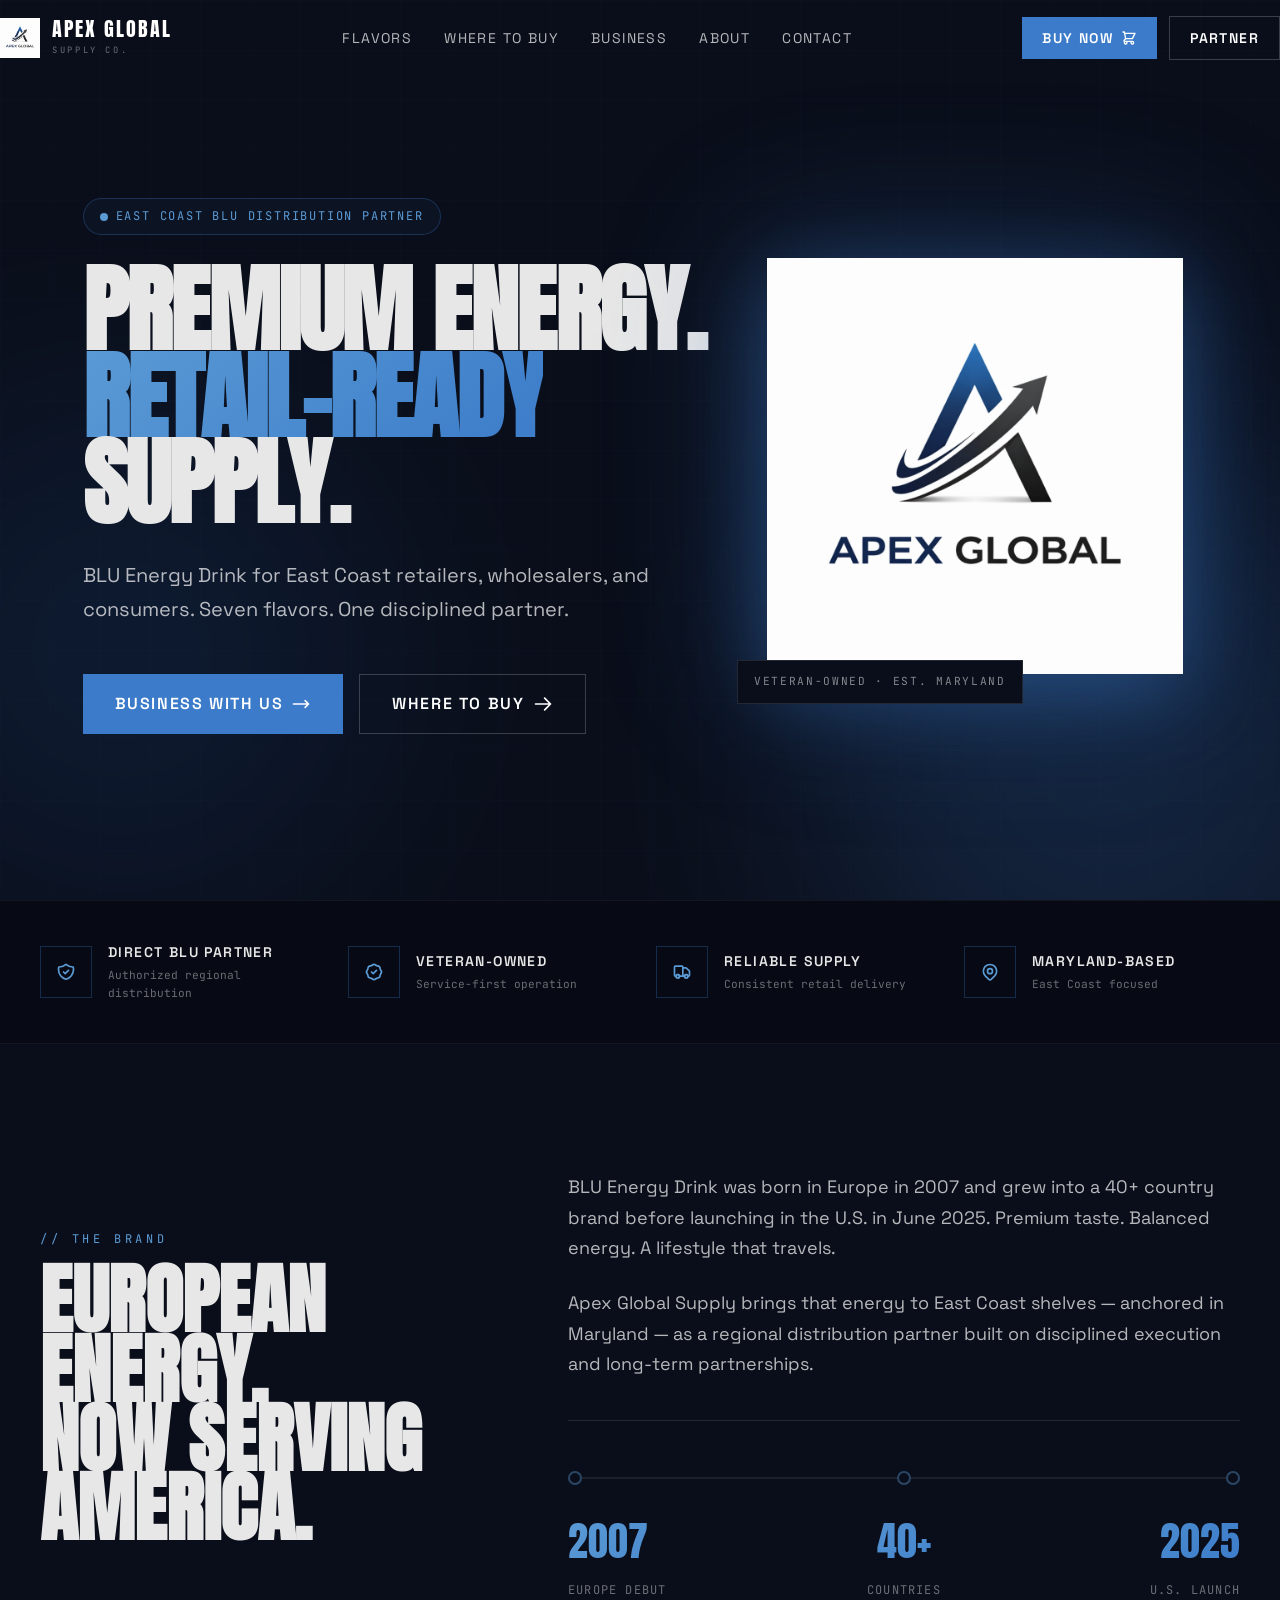
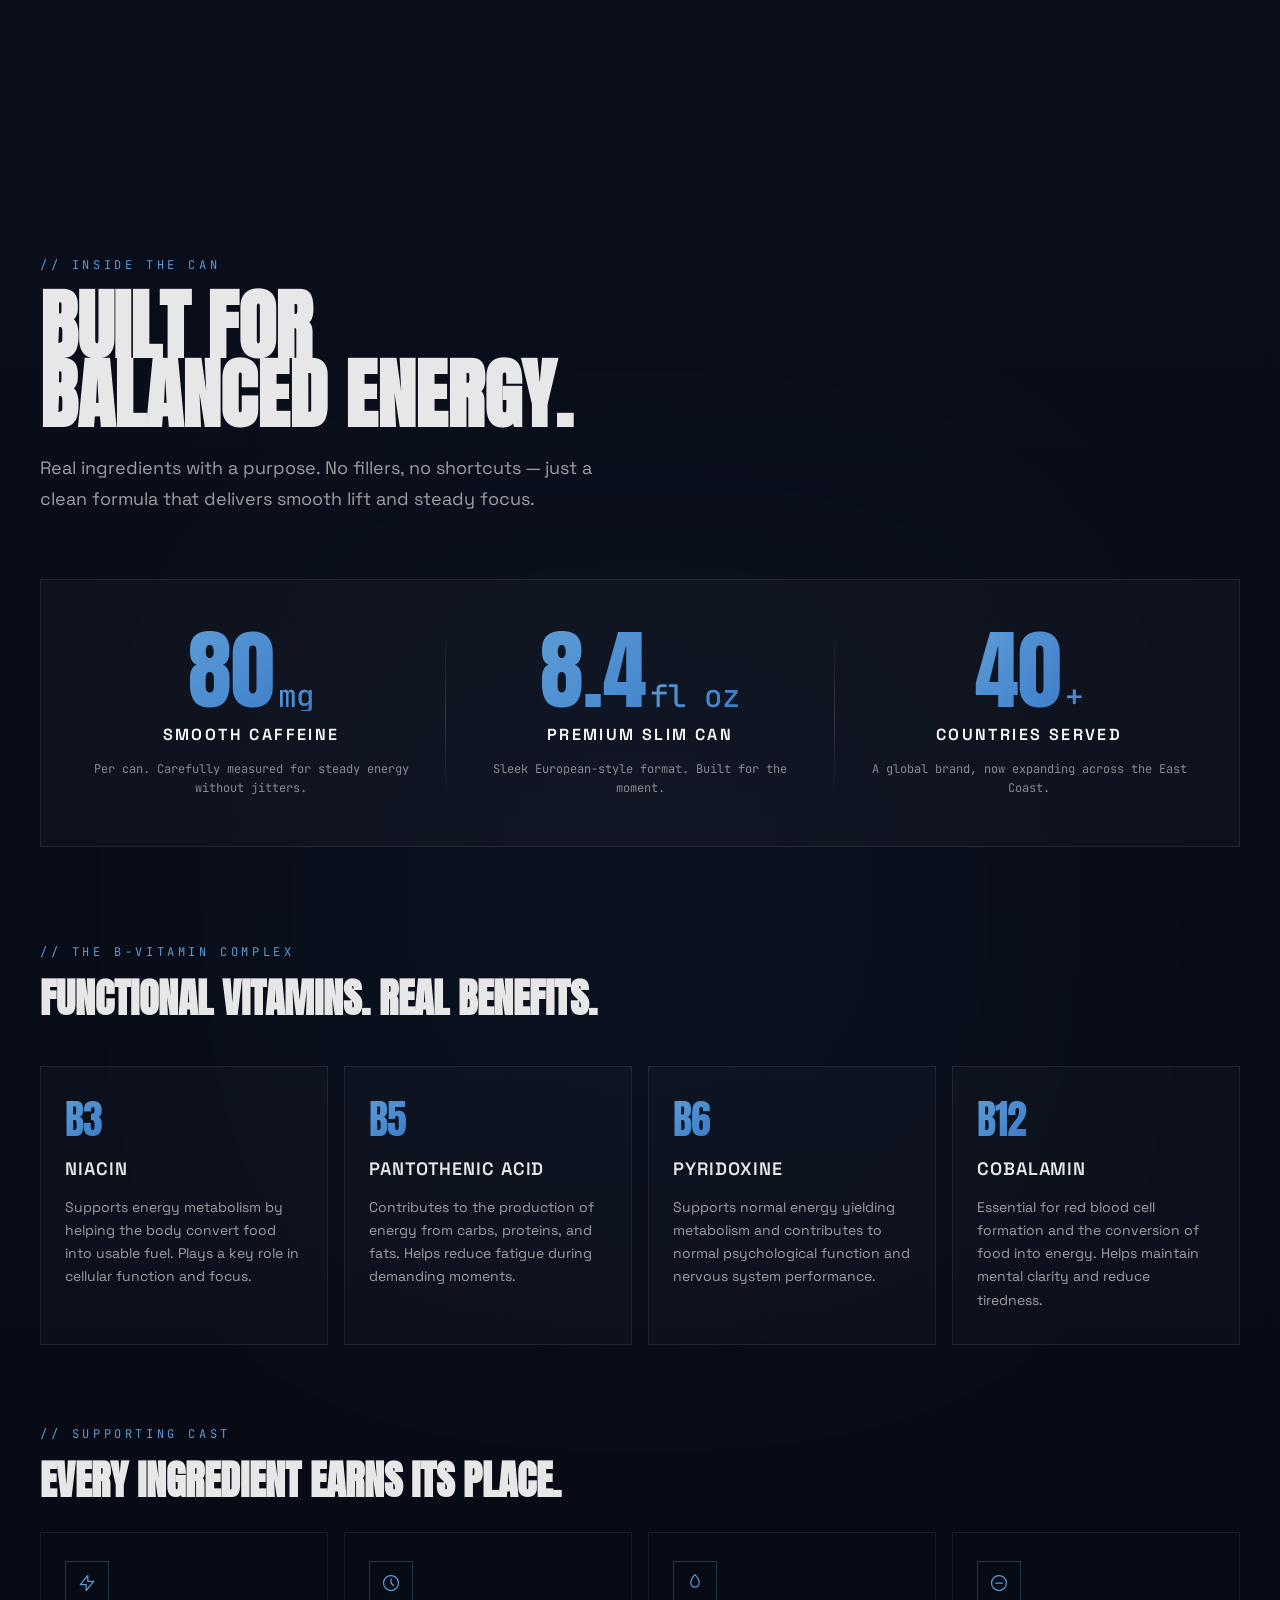
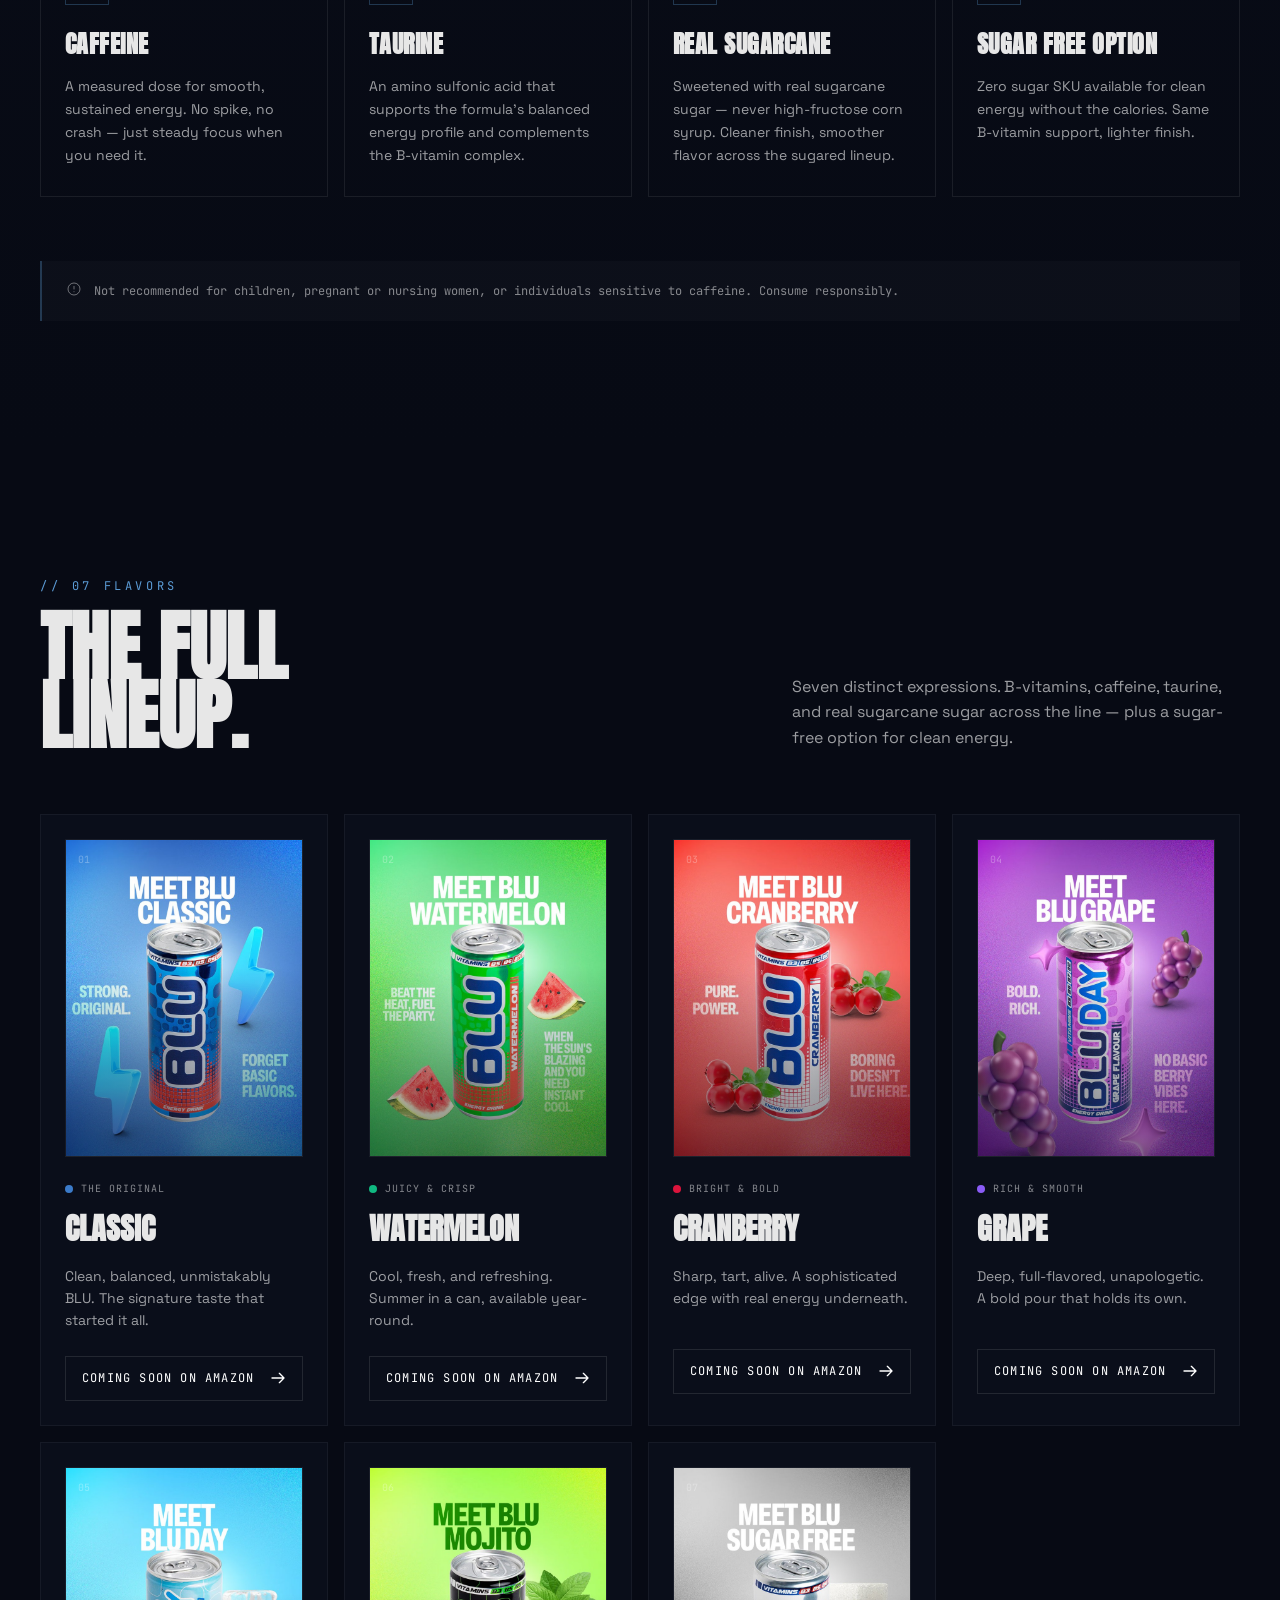
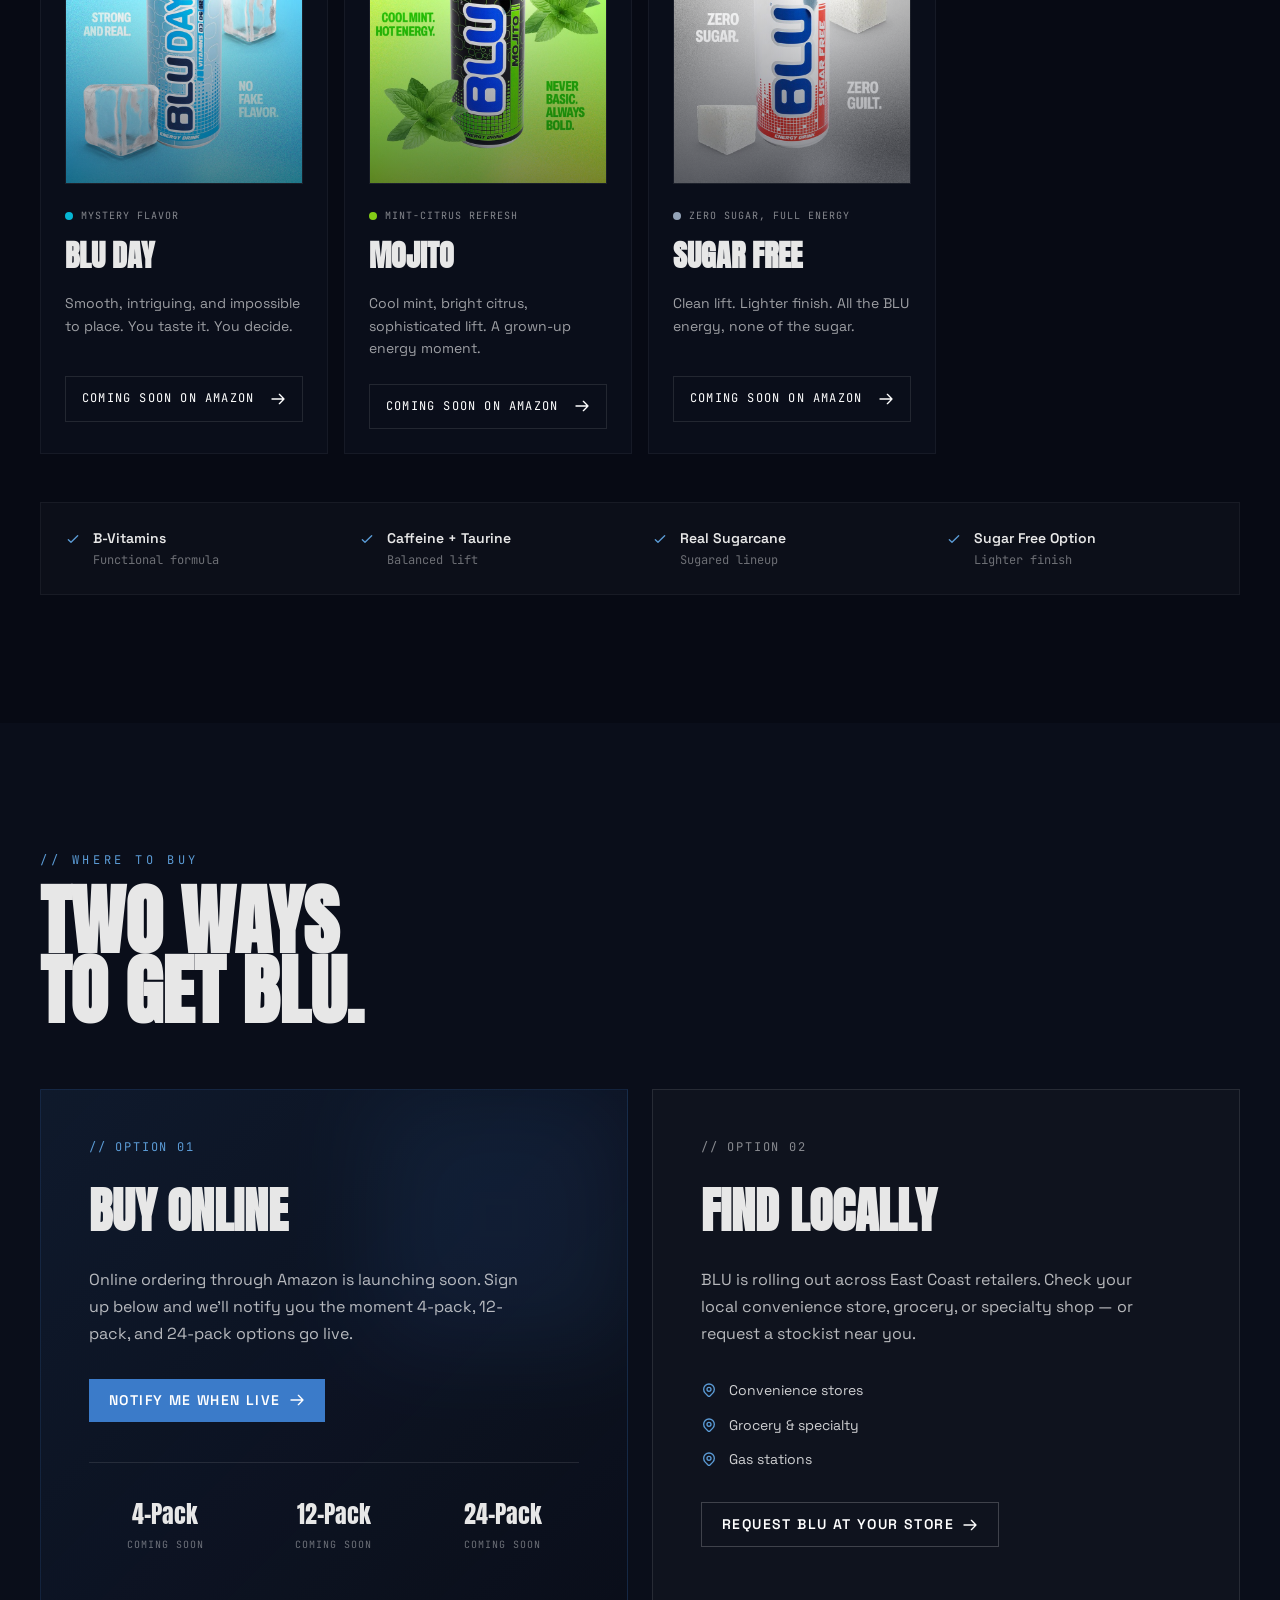
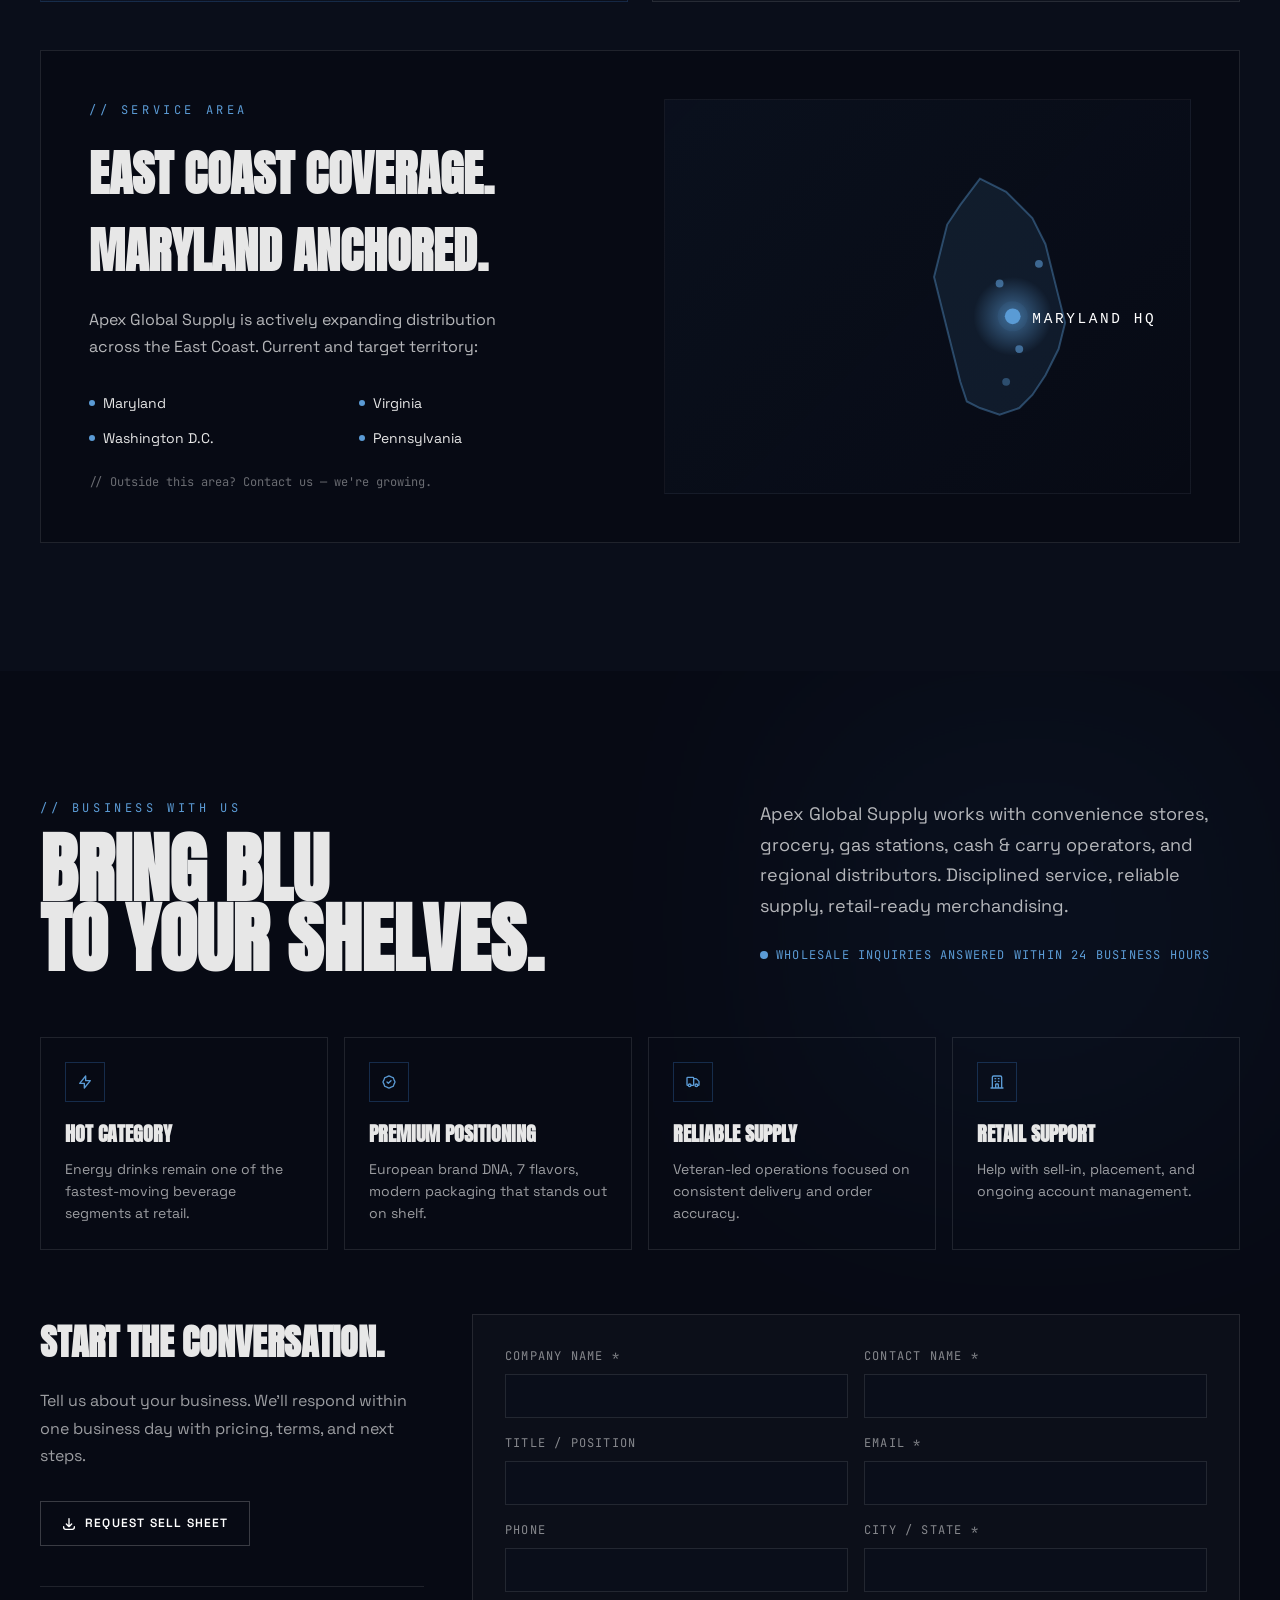
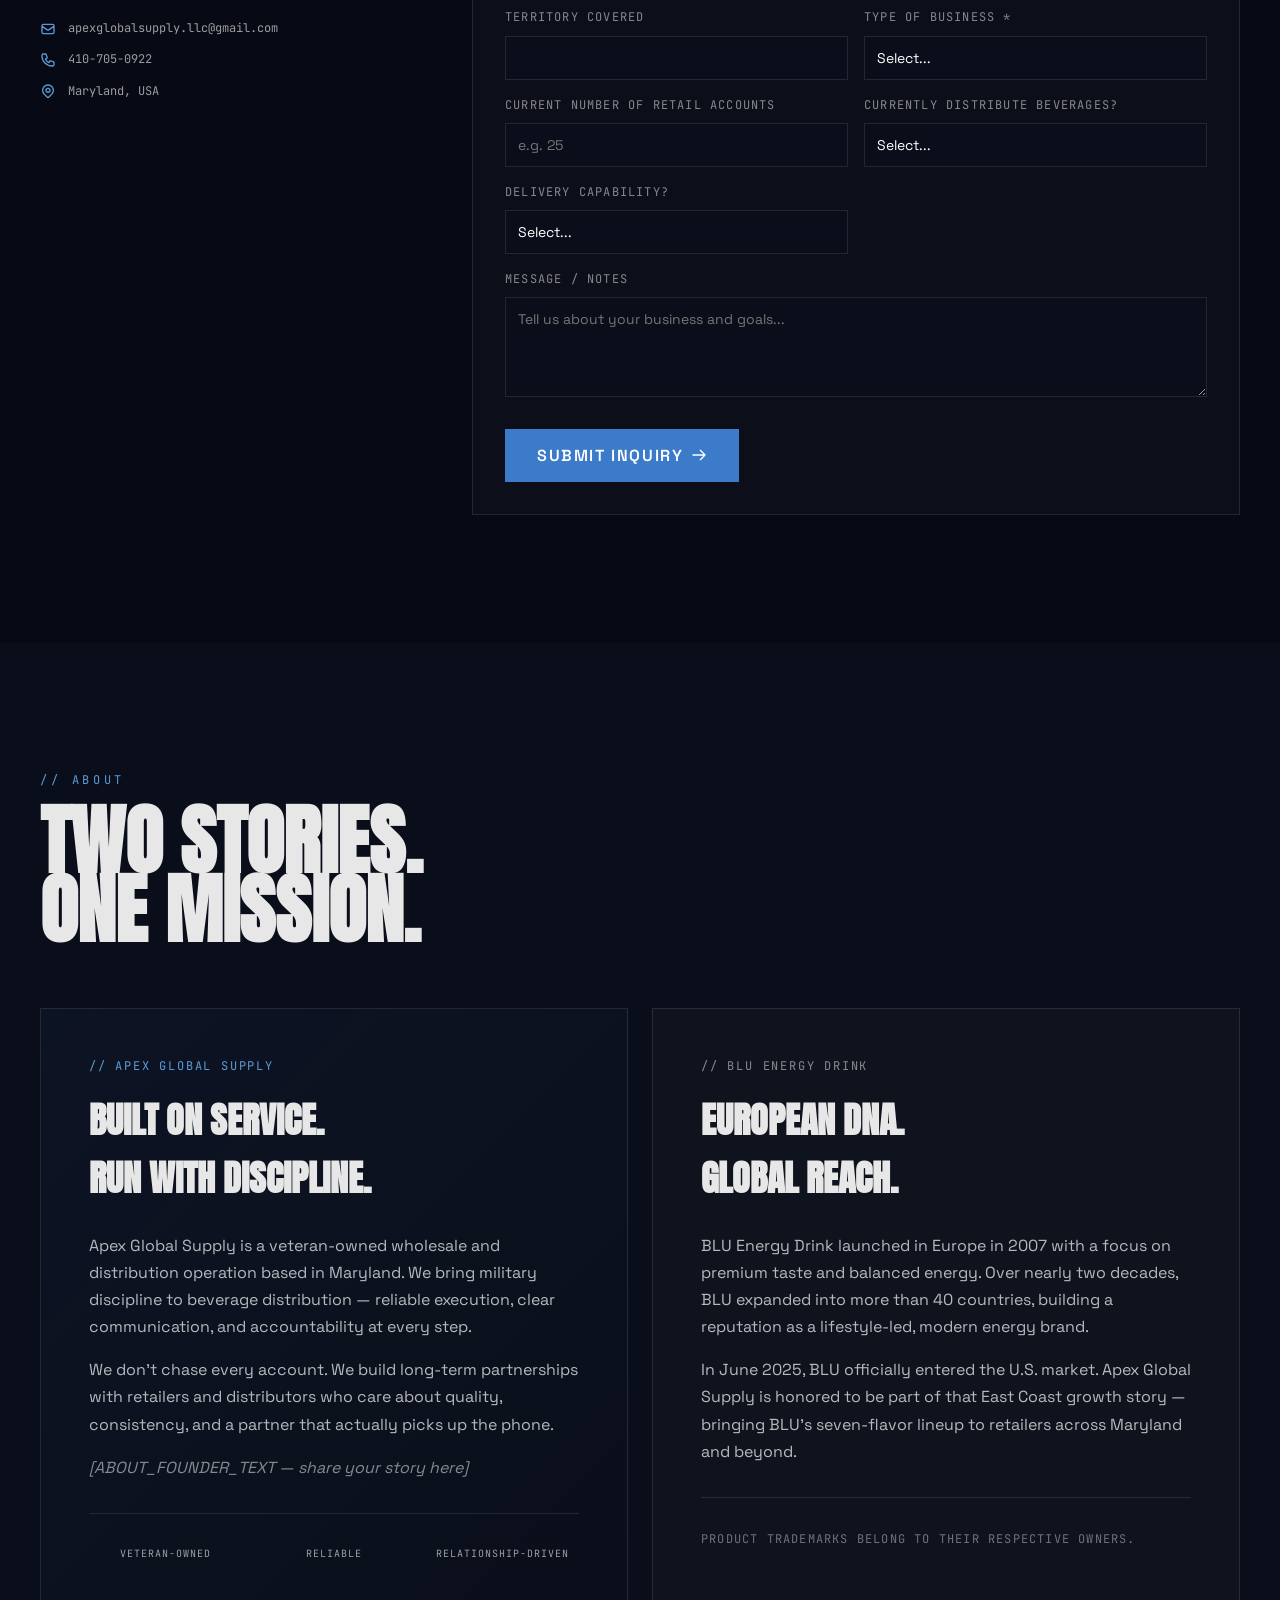
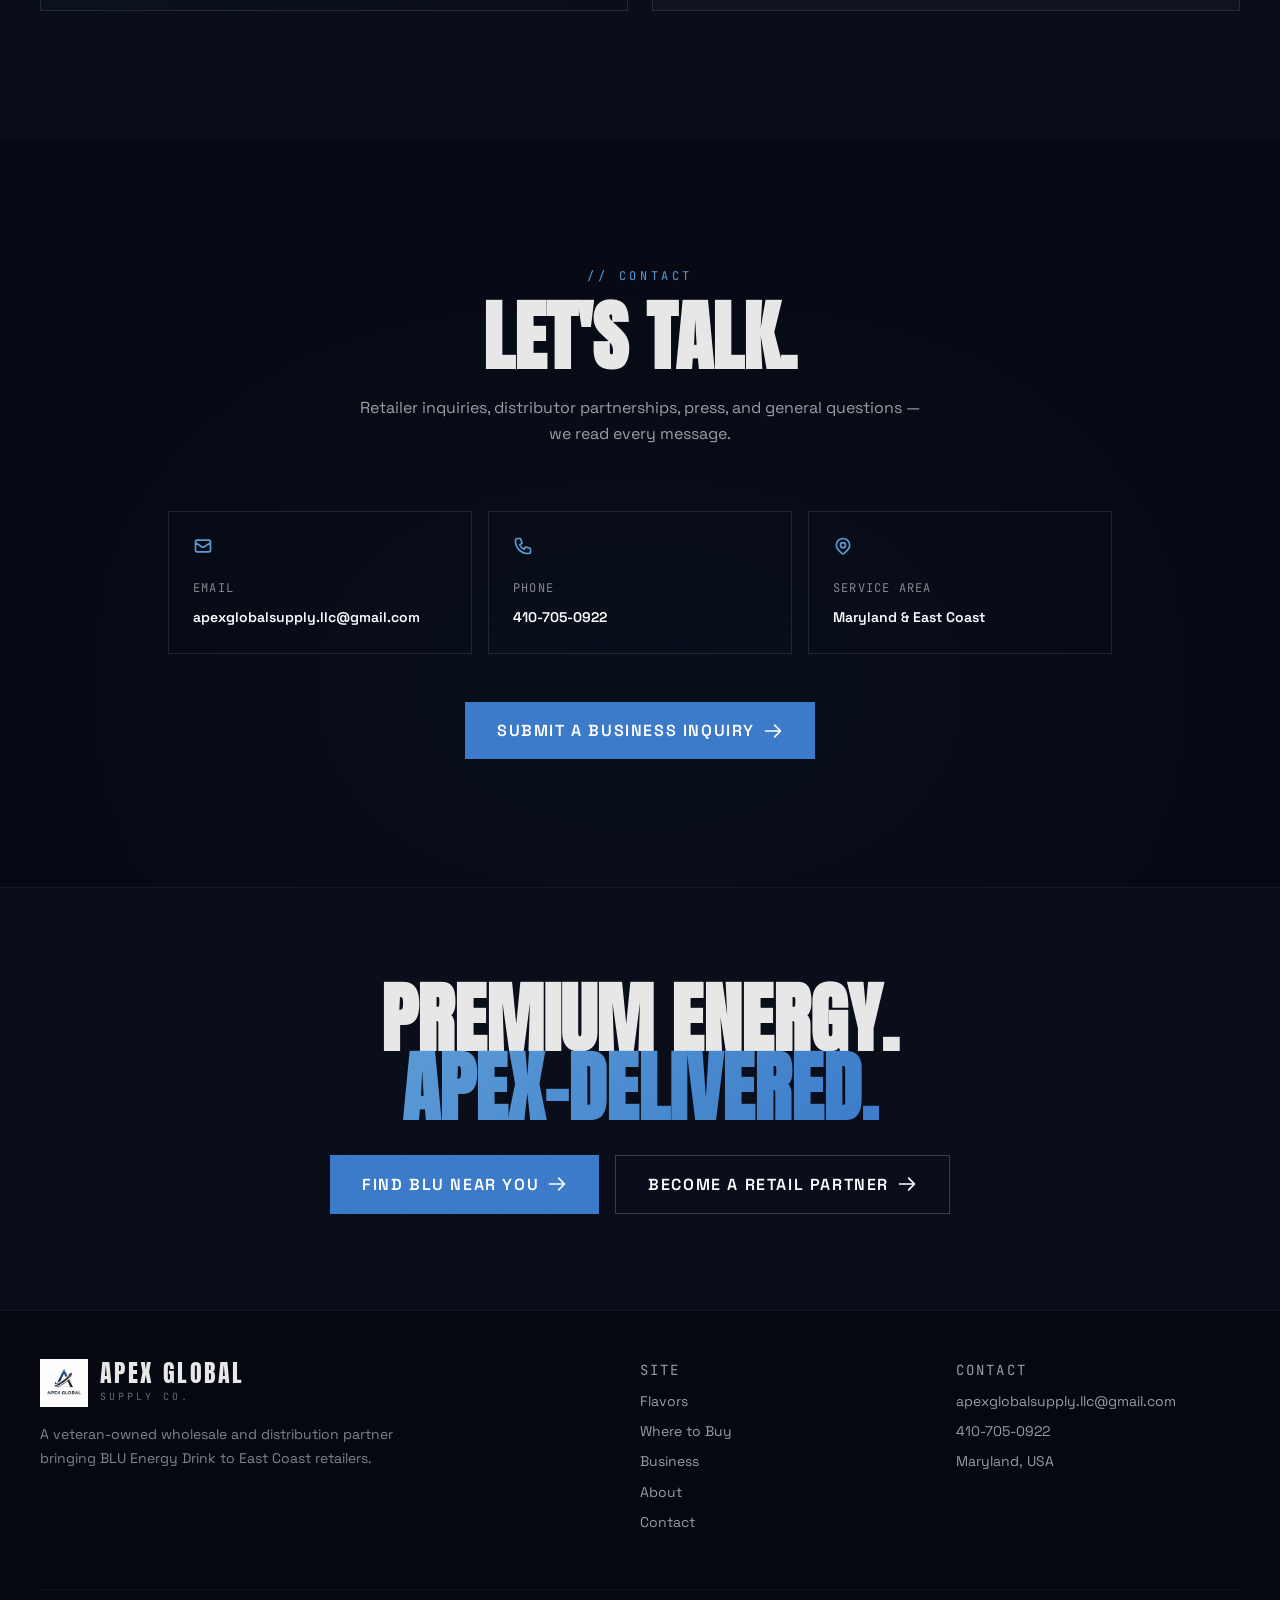
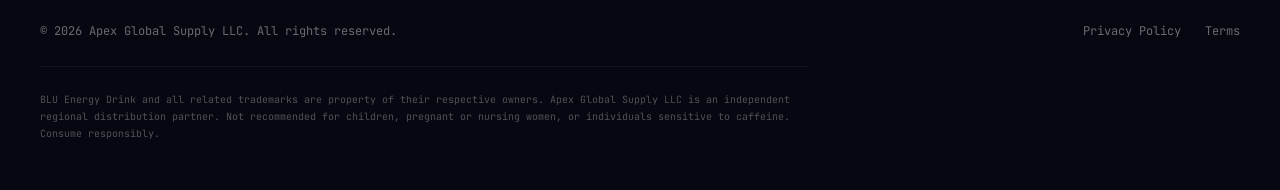
==== index.html @ 9a67c56c "Initial website upload" ====
<!DOCTYPE html>
<html lang="en-US">
<head>
<meta charset="UTF-8">
<meta name="viewport" content="width=device-width, initial-scale=1.0">
<title>Apex Global Supply | East Coast BLU Energy Drink Distribution Partner</title>
<meta name="description" content="Apex Global Supply is a veteran-owned wholesale and distribution partner bringing BLU Energy Drink to retailers and consumers across Maryland and the East Coast.">
<meta property="og:title" content="Apex Global Supply | East Coast BLU Distribution">
<meta property="og:description" content="Veteran-owned BLU Energy Drink distribution partner serving Maryland and the East Coast.">
<meta property="og:type" content="website">
<link rel="icon" type="image/png" href="assets/images/logo.png">
<link rel="preconnect" href="https://fonts.googleapis.com">
<link rel="preconnect" href="https://fonts.gstatic.com" crossorigin>
<link href="https://fonts.googleapis.com/css2?family=Anton&family=Space+Grotesk:wght@300;400;500;600;700&family=JetBrains+Mono:wght@400;500&display=swap" rel="stylesheet">
<link rel="stylesheet" href="assets/css/styles.css">
</head>
<body>

<!-- HEADER -->
<header id="header">
  <div class="container nav-inner">
    <a href="#home" class="logo-link">
      <img src="assets/images/logo.png" alt="Apex Global Supply" class="logo-img">
      <div class="logo-text">
        <div class="name">APEX GLOBAL</div>
        <div class="sub">Supply Co.</div>
      </div>
    </a>
    <nav class="desktop">
      <a href="#flavors">Flavors</a>
      <a href="#where-to-buy">Where to Buy</a>
      <a href="#business">Business</a>
      <a href="#about">About</a>
      <a href="#contact">Contact</a>
    </nav>
    <div class="nav-cta">
      <a href="#where-to-buy" class="btn btn-primary">Buy Now <svg class="icon-sm" fill="none" stroke="currentColor" viewBox="0 0 24 24"><path stroke-linecap="round" stroke-linejoin="round" stroke-width="2" d="M3 3h2l.4 2M7 13h10l4-8H5.4M7 13L5.4 5M7 13l-2.293 2.293c-.63.63-.184 1.707.707 1.707H17m0 0a2 2 0 100 4 2 2 0 000-4zm-8 2a2 2 0 11-4 0 2 2 0 014 0z"/></svg></a>
      <a href="#business" class="btn btn-outline">Partner</a>
    </div>
    <button class="mobile-toggle" onclick="toggleMenu()" aria-label="Menu">
      <svg id="menu-icon" class="icon-lg" fill="none" stroke="currentColor" viewBox="0 0 24 24"><path stroke-linecap="round" stroke-linejoin="round" stroke-width="2" d="M4 6h16M4 12h16M4 18h16"/></svg>
    </button>
  </div>
  <div class="mobile-menu" id="mobile-menu">
    <a href="#flavors" onclick="toggleMenu()">Flavors</a>
    <a href="#where-to-buy" onclick="toggleMenu()">Where to Buy</a>
    <a href="#business" onclick="toggleMenu()">Business</a>
    <a href="#about" onclick="toggleMenu()">About</a>
    <a href="#contact" onclick="toggleMenu()">Contact</a>
    <div class="mobile-cta">
      <a href="#where-to-buy" onclick="toggleMenu()" class="btn btn-primary">Buy Now</a>
      <a href="#business" onclick="toggleMenu()" class="btn btn-outline">Partner With Us</a>
    </div>
  </div>
</header>

<!-- HERO -->
<section class="hero" id="home">
  <div class="hero-bg grid-bg"></div>
  <div class="hero-blob-1 glow"></div>
  <div class="hero-blob-2"></div>
  <div class="container hero-grid">
    <div class="hero-content slide-up">
      <div class="hero-badge">
        <span class="dot pulse-dot"></span>
        <span>East Coast BLU Distribution Partner</span>
      </div>
      <h1 class="hero-title">Premium energy.<br><span class="brand-gradient-text">Retail-ready</span><br>supply.</h1>
      <p class="hero-desc">BLU Energy Drink for East Coast retailers, wholesalers, and consumers. Seven flavors. One disciplined partner.</p>
      <div class="hero-buttons">
        <a href="#business" class="btn btn-primary btn-large">Business With Us <svg class="icon-md" fill="none" stroke="currentColor" viewBox="0 0 24 24"><path stroke-linecap="round" stroke-linejoin="round" stroke-width="2" d="M17 8l4 4m0 0l-4 4m4-4H3"/></svg></a>
        <a href="#where-to-buy" class="btn btn-outline btn-large">Where to Buy <svg class="icon-md" fill="none" stroke="currentColor" viewBox="0 0 24 24"><path stroke-linecap="round" stroke-linejoin="round" stroke-width="2" d="M14 5l7 7m0 0l-7 7m7-7H3"/></svg></a>
      </div>
    </div>
    <div class="hero-visual">
      <div class="hero-logo-wrap float">
        <div class="hero-logo-glow"></div>
        <img src="assets/images/logo.png" alt="Apex Global Supply Logo" class="hero-logo-img">
      </div>
      <div class="hero-tag">VETERAN-OWNED · EST. MARYLAND</div>
    </div>
  </div>
</section>

<!-- TRUST -->
<section class="trust-strip" style="padding: 2.5rem 0;">
  <div class="container">
    <div class="trust-grid">
      <div class="trust-item reveal">
        <div class="trust-icon"><svg class="icon-md" fill="none" stroke="currentColor" viewBox="0 0 24 24"><path stroke-linecap="round" stroke-linejoin="round" stroke-width="2" d="M9 12l2 2 4-4m5.618-4.016A11.955 11.955 0 0112 2.944a11.955 11.955 0 01-8.618 3.04A12.02 12.02 0 003 9c0 5.591 3.824 10.29 9 11.622 5.176-1.332 9-6.03 9-11.622 0-1.042-.133-2.052-.382-3.016z"/></svg></div>
        <div>
          <div class="trust-label">Direct BLU Partner</div>
          <div class="trust-sub">Authorized regional distribution</div>
        </div>
      </div>
      <div class="trust-item reveal">
        <div class="trust-icon"><svg class="icon-md" fill="none" stroke="currentColor" viewBox="0 0 24 24"><path stroke-linecap="round" stroke-linejoin="round" stroke-width="2" d="M9 12l2 2 4-4M7.835 4.697a3.42 3.42 0 001.946-.806 3.42 3.42 0 014.438 0 3.42 3.42 0 001.946.806 3.42 3.42 0 013.138 3.138 3.42 3.42 0 00.806 1.946 3.42 3.42 0 010 4.438 3.42 3.42 0 00-.806 1.946 3.42 3.42 0 01-3.138 3.138 3.42 3.42 0 00-1.946.806 3.42 3.42 0 01-4.438 0 3.42 3.42 0 00-1.946-.806 3.42 3.42 0 01-3.138-3.138 3.42 3.42 0 00-.806-1.946 3.42 3.42 0 010-4.438 3.42 3.42 0 00.806-1.946 3.42 3.42 0 013.138-3.138z"/></svg></div>
        <div>
          <div class="trust-label">Veteran-Owned</div>
          <div class="trust-sub">Service-first operation</div>
        </div>
      </div>
      <div class="trust-item reveal">
        <div class="trust-icon"><svg class="icon-md" fill="none" stroke="currentColor" viewBox="0 0 24 24"><path stroke-linecap="round" stroke-linejoin="round" stroke-width="2" d="M9 17a2 2 0 11-4 0 2 2 0 014 0zM19 17a2 2 0 11-4 0 2 2 0 014 0z"/><path stroke-linecap="round" stroke-linejoin="round" stroke-width="2" d="M13 16V6a1 1 0 00-1-1H4a1 1 0 00-1 1v10a1 1 0 001 1h1m8-1a1 1 0 01-1 1H9m4-1V8a1 1 0 011-1h2.586a1 1 0 01.707.293l3.414 3.414a1 1 0 01.293.707V16a1 1 0 01-1 1h-1m-6-1a1 1 0 001 1h1M5 17a2 2 0 104 0m-4 0a2 2 0 114 0m6 0a2 2 0 104 0m-4 0a2 2 0 114 0"/></svg></div>
        <div>
          <div class="trust-label">Reliable Supply</div>
          <div class="trust-sub">Consistent retail delivery</div>
        </div>
      </div>
      <div class="trust-item reveal">
        <div class="trust-icon"><svg class="icon-md" fill="none" stroke="currentColor" viewBox="0 0 24 24"><path stroke-linecap="round" stroke-linejoin="round" stroke-width="2" d="M17.657 16.657L13.414 20.9a1.998 1.998 0 01-2.827 0l-4.244-4.243a8 8 0 1111.314 0z"/><path stroke-linecap="round" stroke-linejoin="round" stroke-width="2" d="M15 11a3 3 0 11-6 0 3 3 0 016 0z"/></svg></div>
        <div>
          <div class="trust-label">Maryland-Based</div>
          <div class="trust-sub">East Coast focused</div>
        </div>
      </div>
    </div>
  </div>
</section>

<!-- ABOUT BLU INTRO -->
<section>
  <div class="container">
    <div class="intro-grid">
      <div class="reveal">
        <div class="section-tag">// The Brand</div>
        <h2 class="section-title">European energy.<br>Now serving America.</h2>
      </div>
      <div class="reveal">
        <p class="intro-text">BLU Energy Drink was born in Europe in 2007 and grew into a 40+ country brand before launching in the U.S. in June 2025. Premium taste. Balanced energy. A lifestyle that travels.</p>
        <p class="intro-text">Apex Global Supply brings that energy to East Coast shelves — anchored in Maryland — as a regional distribution partner built on disciplined execution and long-term partnerships.</p>
        <div class="timeline-wrap">
          <div class="timeline-line"><div class="timeline-line-fill"></div></div>
          <div class="timeline-points">
            <div class="timeline-point">
              <div class="timeline-dot"></div>
              <div class="stat-number counter" data-target="2007">0</div>
              <div class="stat-label">Europe debut</div>
            </div>
            <div class="timeline-point">
              <div class="timeline-dot"></div>
              <div class="stat-number"><span class="counter" data-target="40">0</span><span class="counter-suffix">+</span></div>
              <div class="stat-label">Countries</div>
            </div>
            <div class="timeline-point">
              <div class="timeline-dot"></div>
              <div class="stat-number counter" data-target="2025">0</div>
              <div class="stat-label">U.S. launch</div>
            </div>
          </div>
        </div>
      </div>
    </div>
  </div>
</section>

<!-- WHY BLU / PRODUCT SCIENCE -->
<section class="why-blu-section">
  <div class="container">
    <div class="reveal" style="margin-bottom: 4rem;">
      <div class="section-tag">// Inside the Can</div>
      <h2 class="section-title">Built for<br>balanced energy.</h2>
      <p class="section-subhead">Real ingredients with a purpose. No fillers, no shortcuts — just a clean formula that delivers smooth lift and steady focus.</p>
    </div>

    <!-- Big Stats Row -->
    <div class="big-stats reveal">
      <div class="big-stat">
        <div class="big-stat-number"><span class="counter" data-target="80">0</span><span class="big-stat-unit">mg</span></div>
        <div class="big-stat-label">Smooth Caffeine</div>
        <div class="big-stat-sub">Per can. Carefully measured for steady energy without jitters.</div>
      </div>
      <div class="big-stat-divider"></div>
      <div class="big-stat">
        <div class="big-stat-number"><span class="counter-decimal" data-target="8.4">0</span><span class="big-stat-unit">fl oz</span></div>
        <div class="big-stat-label">Premium Slim Can</div>
        <div class="big-stat-sub">Sleek European-style format. Built for the moment.</div>
      </div>
      <div class="big-stat-divider"></div>
      <div class="big-stat">
        <div class="big-stat-number"><span class="counter" data-target="40">0</span><span class="big-stat-unit">+</span></div>
        <div class="big-stat-label">Countries Served</div>
        <div class="big-stat-sub">A global brand, now expanding across the East Coast.</div>
      </div>
    </div>

    <!-- B-Vitamins Grid -->
    <div class="reveal" style="margin-top: 6rem; margin-bottom: 3rem;">
      <div class="section-tag" style="color: var(--blue-light);">// The B-Vitamin Complex</div>
      <h3 class="subsection-title">Functional vitamins. Real benefits.</h3>
    </div>

    <div class="vitamin-grid">
      <div class="vitamin-card reveal">
        <div class="vitamin-badge">B3</div>
        <div class="vitamin-name">Niacin</div>
        <div class="vitamin-desc">Supports energy metabolism by helping the body convert food into usable fuel. Plays a key role in cellular function and focus.</div>
      </div>
      <div class="vitamin-card reveal">
        <div class="vitamin-badge">B5</div>
        <div class="vitamin-name">Pantothenic Acid</div>
        <div class="vitamin-desc">Contributes to the production of energy from carbs, proteins, and fats. Helps reduce fatigue during demanding moments.</div>
      </div>
      <div class="vitamin-card reveal">
        <div class="vitamin-badge">B6</div>
        <div class="vitamin-name">Pyridoxine</div>
        <div class="vitamin-desc">Supports normal energy yielding metabolism and contributes to normal psychological function and nervous system performance.</div>
      </div>
      <div class="vitamin-card reveal">
        <div class="vitamin-badge">B12</div>
        <div class="vitamin-name">Cobalamin</div>
        <div class="vitamin-desc">Essential for red blood cell formation and the conversion of food into energy. Helps maintain mental clarity and reduce tiredness.</div>
      </div>
    </div>

    <!-- Supporting Ingredients -->
    <div class="reveal" style="margin-top: 5rem; margin-bottom: 2rem;">
      <div class="section-tag" style="color: var(--blue-light);">// Supporting Cast</div>
      <h3 class="subsection-title">Every ingredient earns its place.</h3>
    </div>

    <div class="ingredient-grid">
      <div class="ingredient-card reveal">
        <div class="ingredient-icon">
          <svg viewBox="0 0 24 24" fill="none" stroke="currentColor" stroke-width="1.5"><path stroke-linecap="round" stroke-linejoin="round" d="M13 10V3L4 14h7v7l9-11h-7z"/></svg>
        </div>
        <h4 class="ingredient-title">Caffeine</h4>
        <p class="ingredient-desc">A measured dose for smooth, sustained energy. No spike, no crash — just steady focus when you need it.</p>
      </div>
      <div class="ingredient-card reveal">
        <div class="ingredient-icon">
          <svg viewBox="0 0 24 24" fill="none" stroke="currentColor" stroke-width="1.5"><circle cx="12" cy="12" r="9"/><path stroke-linecap="round" d="M12 7v5l3 3"/></svg>
        </div>
        <h4 class="ingredient-title">Taurine</h4>
        <p class="ingredient-desc">An amino sulfonic acid that supports the formula's balanced energy profile and complements the B-vitamin complex.</p>
      </div>
      <div class="ingredient-card reveal">
        <div class="ingredient-icon">
          <svg viewBox="0 0 24 24" fill="none" stroke="currentColor" stroke-width="1.5"><path stroke-linecap="round" stroke-linejoin="round" d="M12 2C9 5 7 8 7 12a5 5 0 0010 0c0-4-2-7-5-10z"/></svg>
        </div>
        <h4 class="ingredient-title">Real Sugarcane</h4>
        <p class="ingredient-desc">Sweetened with real sugarcane sugar — never high-fructose corn syrup. Cleaner finish, smoother flavor across the sugared lineup.</p>
      </div>
      <div class="ingredient-card reveal">
        <div class="ingredient-icon">
          <svg viewBox="0 0 24 24" fill="none" stroke="currentColor" stroke-width="1.5"><circle cx="12" cy="12" r="9"/><path stroke-linecap="round" d="M8 12h8"/></svg>
        </div>
        <h4 class="ingredient-title">Sugar Free Option</h4>
        <p class="ingredient-desc">Zero sugar SKU available for clean energy without the calories. Same B-vitamin support, lighter finish.</p>
      </div>
    </div>

    <!-- Responsibility line -->
    <div class="responsibility-note reveal">
      <svg viewBox="0 0 24 24" fill="none" stroke="currentColor" stroke-width="1.5" style="width: 1rem; height: 1rem; flex-shrink: 0; color: rgba(255,255,255,0.4);"><circle cx="12" cy="12" r="9"/><path stroke-linecap="round" d="M12 8v4M12 16h.01"/></svg>
      <span>Not recommended for children, pregnant or nursing women, or individuals sensitive to caffeine. Consume responsibly.</span>
    </div>
  </div>
</section>

<!-- FLAVORS -->
<section class="flavors-section" id="flavors">
  <div class="container">
    <div class="flavors-header">
      <div>
        <div class="section-tag">// 07 Flavors</div>
        <h2 class="section-title">The full<br>lineup.</h2>
      </div>
      <p class="flavors-header-text">Seven distinct expressions. B-vitamins, caffeine, taurine, and real sugarcane sugar across the line — plus a sugar-free option for clean energy.</p>
    </div>
    <div class="flavor-grid" id="flavor-grid"></div>
    <div class="facts-strip">
      <div class="fact-item"><svg class="icon-sm fact-check" fill="none" stroke="currentColor" viewBox="0 0 24 24"><path stroke-linecap="round" stroke-linejoin="round" stroke-width="2" d="M5 13l4 4L19 7"/></svg><div><div class="fact-label">B-Vitamins</div><div class="fact-sub">Functional formula</div></div></div>
      <div class="fact-item"><svg class="icon-sm fact-check" fill="none" stroke="currentColor" viewBox="0 0 24 24"><path stroke-linecap="round" stroke-linejoin="round" stroke-width="2" d="M5 13l4 4L19 7"/></svg><div><div class="fact-label">Caffeine + Taurine</div><div class="fact-sub">Balanced lift</div></div></div>
      <div class="fact-item"><svg class="icon-sm fact-check" fill="none" stroke="currentColor" viewBox="0 0 24 24"><path stroke-linecap="round" stroke-linejoin="round" stroke-width="2" d="M5 13l4 4L19 7"/></svg><div><div class="fact-label">Real Sugarcane</div><div class="fact-sub">Sugared lineup</div></div></div>
      <div class="fact-item"><svg class="icon-sm fact-check" fill="none" stroke="currentColor" viewBox="0 0 24 24"><path stroke-linecap="round" stroke-linejoin="round" stroke-width="2" d="M5 13l4 4L19 7"/></svg><div><div class="fact-label">Sugar Free Option</div><div class="fact-sub">Lighter finish</div></div></div>
    </div>
  </div>
</section>

<!-- WHERE TO BUY -->
<section id="where-to-buy">
  <div class="container">
    <div style="margin-bottom: 4rem;">
      <div class="section-tag">// Where to Buy</div>
      <h2 class="section-title">Two ways<br>to get BLU.</h2>
    </div>
    <div class="buy-grid">
      <div class="buy-card primary">
        <div class="buy-card-glow"></div>
        <div class="buy-card-content">
          <div class="buy-card-label primary">// Option 01</div>
          <h3 class="buy-card-title">Buy Online</h3>
          <p class="buy-card-desc">Online ordering through Amazon is launching soon. Sign up below and we'll notify you the moment 4-pack, 12-pack, and 24-pack options go live.</p>
          <a href="#contact" class="btn btn-primary">Notify Me When Live <svg class="icon-sm" fill="none" stroke="currentColor" viewBox="0 0 24 24"><path stroke-linecap="round" stroke-linejoin="round" stroke-width="2" d="M14 5l7 7m0 0l-7 7m7-7H3"/></svg></a>
          <div class="pack-row">
            <div class="pack-item"><div class="pack-name">4-Pack</div><div class="pack-status">Coming Soon</div></div>
            <div class="pack-item"><div class="pack-name">12-Pack</div><div class="pack-status">Coming Soon</div></div>
            <div class="pack-item"><div class="pack-name">24-Pack</div><div class="pack-status">Coming Soon</div></div>
          </div>
        </div>
      </div>
      <div class="buy-card secondary">
        <div class="buy-card-content">
          <div class="buy-card-label secondary">// Option 02</div>
          <h3 class="buy-card-title">Find Locally</h3>
          <p class="buy-card-desc">BLU is rolling out across East Coast retailers. Check your local convenience store, grocery, or specialty shop — or request a stockist near you.</p>
          <div class="retail-list">
            <div class="retail-list-item"><svg class="icon-sm" fill="none" stroke="currentColor" viewBox="0 0 24 24"><path stroke-linecap="round" stroke-linejoin="round" stroke-width="2" d="M17.657 16.657L13.414 20.9a1.998 1.998 0 01-2.827 0l-4.244-4.243a8 8 0 1111.314 0z"/><path stroke-linecap="round" stroke-linejoin="round" stroke-width="2" d="M15 11a3 3 0 11-6 0 3 3 0 016 0z"/></svg> Convenience stores</div>
            <div class="retail-list-item"><svg class="icon-sm" fill="none" stroke="currentColor" viewBox="0 0 24 24"><path stroke-linecap="round" stroke-linejoin="round" stroke-width="2" d="M17.657 16.657L13.414 20.9a1.998 1.998 0 01-2.827 0l-4.244-4.243a8 8 0 1111.314 0z"/><path stroke-linecap="round" stroke-linejoin="round" stroke-width="2" d="M15 11a3 3 0 11-6 0 3 3 0 016 0z"/></svg> Grocery & specialty</div>
            <div class="retail-list-item"><svg class="icon-sm" fill="none" stroke="currentColor" viewBox="0 0 24 24"><path stroke-linecap="round" stroke-linejoin="round" stroke-width="2" d="M17.657 16.657L13.414 20.9a1.998 1.998 0 01-2.827 0l-4.244-4.243a8 8 0 1111.314 0z"/><path stroke-linecap="round" stroke-linejoin="round" stroke-width="2" d="M15 11a3 3 0 11-6 0 3 3 0 016 0z"/></svg> Gas stations</div>
          </div>
          <a href="#contact" class="btn btn-outline">Request BLU At Your Store <svg class="icon-sm" fill="none" stroke="currentColor" viewBox="0 0 24 24"><path stroke-linecap="round" stroke-linejoin="round" stroke-width="2" d="M14 5l7 7m0 0l-7 7m7-7H3"/></svg></a>
        </div>
      </div>
    </div>

    <div class="territory-box">
      <div class="territory-grid">
        <div>
          <div class="section-tag">// Service Area</div>
          <h3 class="buy-card-title">East Coast coverage.<br>Maryland anchored.</h3>
          <p class="buy-card-desc">Apex Global Supply is actively expanding distribution across the East Coast. Current and target territory:</p>
          <div class="state-grid">
            <div class="state-item"><div class="state-dot"></div>Maryland</div>
            <div class="state-item"><div class="state-dot"></div>Virginia</div>
            <div class="state-item"><div class="state-dot"></div>Washington D.C.</div>
            <div class="state-item"><div class="state-dot"></div>Pennsylvania</div>
          </div>
          <p style="font-family: 'JetBrains Mono', monospace; font-size: 0.75rem; color: rgba(255,255,255,0.4); margin-top: 1.5rem;">// Outside this area? Contact us — we're growing.</p>
        </div>
        <div class="map-wrap">
          <svg viewBox="0 0 400 300" style="width: 100%; height: 100%;">
            <defs>
              <radialGradient id="mapGlow">
                <stop offset="0%" stop-color="#5B9BD5" stop-opacity="0.6" />
                <stop offset="100%" stop-color="#5B9BD5" stop-opacity="0" />
              </radialGradient>
            </defs>
            <path d="M 240 60 L 260 70 L 280 90 L 290 110 L 295 130 L 300 150 L 305 170 L 300 190 L 290 210 L 280 225 L 270 235 L 255 240 L 240 235 L 230 230 L 225 215 L 220 195 L 215 175 L 210 155 L 205 135 L 210 115 L 215 95 L 225 80 Z" fill="rgba(91,155,213,0.1)" stroke="rgba(91,155,213,0.4)" stroke-width="1.5" />
            <circle cx="265" cy="165" r="30" fill="url(#mapGlow)" />
            <circle cx="265" cy="165" r="6" fill="#5B9BD5" />
            <circle cx="265" cy="165" r="6" fill="#5B9BD5">
              <animate attributeName="r" values="6;12;6" dur="2s" repeatCount="indefinite" />
              <animate attributeName="opacity" values="1;0;1" dur="2s" repeatCount="indefinite" />
            </circle>
            <text x="280" y="170" fill="white" font-size="11" font-family="monospace" letter-spacing="2">MARYLAND HQ</text>
            <circle cx="255" cy="140" r="3" fill="#5B9BD5" opacity="0.6" />
            <circle cx="270" cy="190" r="3" fill="#5B9BD5" opacity="0.6" />
            <circle cx="285" cy="125" r="3" fill="#5B9BD5" opacity="0.6" />
            <circle cx="260" cy="215" r="3" fill="#5B9BD5" opacity="0.4" />
          </svg>
        </div>
      </div>
    </div>
  </div>
</section>

<!-- BUSINESS -->
<section class="business-section" id="business">
  <div class="business-blob"></div>
  <div class="container" style="position: relative;">
    <div class="business-intro">
      <div>
        <div class="section-tag">// Business With Us</div>
        <h2 class="section-title">Bring BLU<br>to your shelves.</h2>
      </div>
      <div>
        <p class="business-intro-text">Apex Global Supply works with convenience stores, grocery, gas stations, cash & carry operators, and regional distributors. Disciplined service, reliable supply, retail-ready merchandising.</p>
        <p class="response-time"><span style="width: 0.5rem; height: 0.5rem; background: var(--blue-light); border-radius: 50%;" class="pulse-dot"></span>Wholesale inquiries answered within 24 business hours</p>
      </div>
    </div>

    <div class="why-grid">
      <div class="why-card">
        <div class="why-icon"><svg class="icon-sm" fill="none" stroke="currentColor" viewBox="0 0 24 24"><path stroke-linecap="round" stroke-linejoin="round" stroke-width="2" d="M13 10V3L4 14h7v7l9-11h-7z"/></svg></div>
        <h3 class="why-title">Hot Category</h3>
        <p class="why-desc">Energy drinks remain one of the fastest-moving beverage segments at retail.</p>
      </div>
      <div class="why-card">
        <div class="why-icon"><svg class="icon-sm" fill="none" stroke="currentColor" viewBox="0 0 24 24"><path stroke-linecap="round" stroke-linejoin="round" stroke-width="2" d="M9 12l2 2 4-4M7.835 4.697a3.42 3.42 0 001.946-.806 3.42 3.42 0 014.438 0 3.42 3.42 0 001.946.806 3.42 3.42 0 013.138 3.138 3.42 3.42 0 00.806 1.946 3.42 3.42 0 010 4.438 3.42 3.42 0 00-.806 1.946 3.42 3.42 0 01-3.138 3.138 3.42 3.42 0 00-1.946.806 3.42 3.42 0 01-4.438 0 3.42 3.42 0 00-1.946-.806 3.42 3.42 0 01-3.138-3.138 3.42 3.42 0 00-.806-1.946 3.42 3.42 0 010-4.438 3.42 3.42 0 00.806-1.946 3.42 3.42 0 013.138-3.138z"/></svg></div>
        <h3 class="why-title">Premium Positioning</h3>
        <p class="why-desc">European brand DNA, 7 flavors, modern packaging that stands out on shelf.</p>
      </div>
      <div class="why-card">
        <div class="why-icon"><svg class="icon-sm" fill="none" stroke="currentColor" viewBox="0 0 24 24"><path stroke-linecap="round" stroke-linejoin="round" stroke-width="2" d="M9 17a2 2 0 11-4 0 2 2 0 014 0zM19 17a2 2 0 11-4 0 2 2 0 014 0z"/><path stroke-linecap="round" stroke-linejoin="round" stroke-width="2" d="M13 16V6a1 1 0 00-1-1H4a1 1 0 00-1 1v10a1 1 0 001 1h1m8-1a1 1 0 01-1 1H9m4-1V8a1 1 0 011-1h2.586a1 1 0 01.707.293l3.414 3.414a1 1 0 01.293.707V16a1 1 0 01-1 1h-1"/></svg></div>
        <h3 class="why-title">Reliable Supply</h3>
        <p class="why-desc">Veteran-led operations focused on consistent delivery and order accuracy.</p>
      </div>
      <div class="why-card">
        <div class="why-icon"><svg class="icon-sm" fill="none" stroke="currentColor" viewBox="0 0 24 24"><path stroke-linecap="round" stroke-linejoin="round" stroke-width="2" d="M19 21V5a2 2 0 00-2-2H7a2 2 0 00-2 2v16m14 0h2m-2 0h-5m-9 0H3m2 0h5M9 7h1m-1 4h1m4-4h1m-1 4h1m-5 10v-5a1 1 0 011-1h2a1 1 0 011 1v5m-4 0h4"/></svg></div>
        <h3 class="why-title">Retail Support</h3>
        <p class="why-desc">Help with sell-in, placement, and ongoing account management.</p>
      </div>
    </div>

    <!-- <div class="audience-box">
      <div class="audience-label">// Who we work with</div>
      <div class="audience-grid">
        <div class="audience-item">Convenience</div>
        <div class="audience-item">Grocery</div>
        <div class="audience-item">Gas stations</div>
        <div class="audience-item">Cash & carry</div>
        <div class="audience-item">Independent retail</div>
        <div class="audience-item">Regional distributors</div>
      </div>
    </div> -->

    <div class="form-section">
      <div class="form-sidebar">
        <h3>Start the conversation.</h3>
        <p>Tell us about your business. We'll respond within one business day with pricing, terms, and next steps.</p>
        <a href="mailto:apexglobalsupply.llc@gmail.com?subject=Sell%20Sheet%20Request" class="btn btn-outline" style="font-size: 0.75rem; padding: 0.75rem 1.25rem;"><svg class="icon-sm" fill="none" stroke="currentColor" viewBox="0 0 24 24"><path stroke-linecap="round" stroke-linejoin="round" stroke-width="2" d="M4 16v1a3 3 0 003 3h10a3 3 0 003-3v-1m-4-4l-4 4m0 0l-4-4m4 4V4"/></svg> Request Sell Sheet</a>
        <div class="contact-info">
          <a href="mailto:apexglobalsupply.llc@gmail.com"><svg class="icon-sm" fill="none" stroke="currentColor" viewBox="0 0 24 24"><path stroke-linecap="round" stroke-linejoin="round" stroke-width="2" d="M3 8l7.89 5.26a2 2 0 002.22 0L21 8M5 19h14a2 2 0 002-2V7a2 2 0 00-2-2H5a2 2 0 00-2 2v10a2 2 0 002 2z"/></svg> apexglobalsupply.llc@gmail.com</a>
          <a href="tel:4107050922"><svg class="icon-sm" fill="none" stroke="currentColor" viewBox="0 0 24 24"><path stroke-linecap="round" stroke-linejoin="round" stroke-width="2" d="M3 5a2 2 0 012-2h3.28a1 1 0 01.948.684l1.498 4.493a1 1 0 01-.502 1.21l-2.257 1.13a11.042 11.042 0 005.516 5.516l1.13-2.257a1 1 0 011.21-.502l4.493 1.498a1 1 0 01.684.949V19a2 2 0 01-2 2h-1C9.716 21 3 14.284 3 6V5z"/></svg> 410-705-0922</a>
          <div><svg class="icon-sm" fill="none" stroke="currentColor" viewBox="0 0 24 24"><path stroke-linecap="round" stroke-linejoin="round" stroke-width="2" d="M17.657 16.657L13.414 20.9a1.998 1.998 0 01-2.827 0l-4.244-4.243a8 8 0 1111.314 0z"/><path stroke-linecap="round" stroke-linejoin="round" stroke-width="2" d="M15 11a3 3 0 11-6 0 3 3 0 016 0z"/></svg> Maryland, USA</div>
        </div>
      </div>

      <div id="form-container">
        <form class="form-box" onsubmit="submitForm(event)">
          <div class="form-grid">
            <div class="field"><label>Company Name *</label><input type="text" name="company" required></div>
            <div class="field"><label>Contact Name *</label><input type="text" name="contactName" required></div>
            <div class="field"><label>Title / Position</label><input type="text" name="title"></div>
            <div class="field"><label>Email *</label><input type="email" name="email" required></div>
            <div class="field"><label>Phone</label><input type="tel" name="phone"></div>
            <div class="field"><label>City / State *</label><input type="text" name="location" required></div>
            <div class="field"><label>Territory Covered</label><input type="text" name="territory"></div>
            <div class="field"><label>Type of Business *</label>
              <select name="businessType" required>
                <option value="">Select...</option>
                <option>Convenience Store</option>
                <option>Grocery</option>
                <option>Gas Station</option>
                <option>Cash & Carry</option>
                <option>Distributor</option>
                <option>Other</option>
              </select>
            </div>
            <div class="field"><label>Current Number of Retail Accounts</label><input type="text" name="accounts" placeholder="e.g. 25"></div>
            <div class="field"><label>Currently Distribute Beverages?</label>
              <select name="distributes"><option value="">Select...</option><option>Yes</option><option>No</option></select>
            </div>
            <div class="field"><label>Delivery Capability?</label>
              <select name="delivery"><option value="">Select...</option><option>Yes — own fleet</option><option>Yes — third-party</option><option>No</option></select>
            </div>
            <div class="field field-full"><label>Message / Notes</label><textarea name="message" rows="4" placeholder="Tell us about your business and goals..."></textarea></div>
          </div>
          <button type="submit" class="btn btn-primary btn-large" style="margin-top: 1.5rem;">Submit Inquiry <svg class="icon-sm" fill="none" stroke="currentColor" viewBox="0 0 24 24"><path stroke-linecap="round" stroke-linejoin="round" stroke-width="2" d="M14 5l7 7m0 0l-7 7m7-7H3"/></svg></button>
        </form>
      </div>
    </div>
  </div>
</section>

<!-- ABOUT -->
<section id="about">
  <div class="container">
    <div style="margin-bottom: 4rem;">
      <div class="section-tag">// About</div>
      <h2 class="section-title">Two stories.<br>One mission.</h2>
    </div>
    <div class="about-grid">
      <div class="about-card primary">
        <div class="about-card-label primary">// Apex Global Supply</div>
        <h3 class="about-card-title">Built on service.<br>Run with discipline.</h3>
        <p>Apex Global Supply is a veteran-owned wholesale and distribution operation based in Maryland. We bring military discipline to beverage distribution — reliable execution, clear communication, and accountability at every step.</p>
        <p>We don't chase every account. We build long-term partnerships with retailers and distributors who care about quality, consistency, and a partner that actually picks up the phone.</p>
        <p style="color: rgba(255,255,255,0.5); font-style: italic;">[ABOUT_FOUNDER_TEXT — share your story here]</p>
        <div class="values-row">
          <div class="value-item">Veteran-owned</div>
          <div class="value-item">Reliable</div>
          <div class="value-item">Relationship-driven</div>
        </div>
      </div>
      <div class="about-card secondary">
        <div class="about-card-label secondary">// BLU Energy Drink</div>
        <h3 class="about-card-title">European DNA.<br>Global reach.</h3>
        <p>BLU Energy Drink launched in Europe in 2007 with a focus on premium taste and balanced energy. Over nearly two decades, BLU expanded into more than 40 countries, building a reputation as a lifestyle-led, modern energy brand.</p>
        <p>In June 2025, BLU officially entered the U.S. market. Apex Global Supply is honored to be part of that East Coast growth story — bringing BLU's seven-flavor lineup to retailers across Maryland and beyond.</p>
        <div class="trademark-note">Product trademarks belong to their respective owners.</div>
      </div>
    </div>
  </div>
</section>

<!-- CONTACT -->
<section class="contact-section" id="contact">
  <div class="contact-blob"></div>
  <div class="container" style="max-width: 64rem; position: relative;">
    <div class="contact-header">
      <div class="section-tag">// Contact</div>
      <h2 class="section-title">Let's talk.</h2>
      <p>Retailer inquiries, distributor partnerships, press, and general questions — we read every message.</p>
    </div>
    <div class="contact-cards">
      <a href="mailto:apexglobalsupply.llc@gmail.com" class="contact-card">
        <svg class="icon-md" fill="none" stroke="currentColor" viewBox="0 0 24 24"><path stroke-linecap="round" stroke-linejoin="round" stroke-width="2" d="M3 8l7.89 5.26a2 2 0 002.22 0L21 8M5 19h14a2 2 0 002-2V7a2 2 0 00-2-2H5a2 2 0 00-2 2v10a2 2 0 002 2z"/></svg>
        <div class="contact-card-label">Email</div>
        <div class="contact-card-value">apexglobalsupply.llc@gmail.com</div>
      </a>
      <a href="tel:4107050922" class="contact-card">
        <svg class="icon-md" fill="none" stroke="currentColor" viewBox="0 0 24 24"><path stroke-linecap="round" stroke-linejoin="round" stroke-width="2" d="M3 5a2 2 0 012-2h3.28a1 1 0 01.948.684l1.498 4.493a1 1 0 01-.502 1.21l-2.257 1.13a11.042 11.042 0 005.516 5.516l1.13-2.257a1 1 0 011.21-.502l4.493 1.498a1 1 0 01.684.949V19a2 2 0 01-2 2h-1C9.716 21 3 14.284 3 6V5z"/></svg>
        <div class="contact-card-label">Phone</div>
        <div class="contact-card-value">410-705-0922</div>
      </a>
      <div class="contact-card" style="cursor: default;">
        <svg class="icon-md" fill="none" stroke="currentColor" viewBox="0 0 24 24"><path stroke-linecap="round" stroke-linejoin="round" stroke-width="2" d="M17.657 16.657L13.414 20.9a1.998 1.998 0 01-2.827 0l-4.244-4.243a8 8 0 1111.314 0z"/><path stroke-linecap="round" stroke-linejoin="round" stroke-width="2" d="M15 11a3 3 0 11-6 0 3 3 0 016 0z"/></svg>
        <div class="contact-card-label">Service Area</div>
        <div class="contact-card-value">Maryland & East Coast</div>
      </div>
    </div>
    <div class="contact-cta">
      <a href="#business" class="btn btn-primary btn-large">Submit a Business Inquiry <svg class="icon-md" fill="none" stroke="currentColor" viewBox="0 0 24 24"><path stroke-linecap="round" stroke-linejoin="round" stroke-width="2" d="M14 5l7 7m0 0l-7 7m7-7H3"/></svg></a>
    </div>
  </div>
</section>

<!-- FINAL CTA -->
<section class="final-cta">
  <div class="final-cta-bg grid-bg"></div>
  <div class="container" style="max-width: 64rem; position: relative;">
    <h2>Premium energy.<br><span class="brand-gradient-text">Apex-delivered.</span></h2>
    <div class="final-cta-buttons">
      <a href="#where-to-buy" class="btn btn-primary btn-large">Find BLU Near You <svg class="icon-md" fill="none" stroke="currentColor" viewBox="0 0 24 24"><path stroke-linecap="round" stroke-linejoin="round" stroke-width="2" d="M14 5l7 7m0 0l-7 7m7-7H3"/></svg></a>
      <a href="#business" class="btn btn-outline btn-large">Become A Retail Partner <svg class="icon-md" fill="none" stroke="currentColor" viewBox="0 0 24 24"><path stroke-linecap="round" stroke-linejoin="round" stroke-width="2" d="M14 5l7 7m0 0l-7 7m7-7H3"/></svg></a>
    </div>
  </div>
</section>

<!-- FOOTER -->
<footer>
  <div class="container">
    <div class="footer-grid">
      <div>
        <div class="footer-brand-row">
          <img src="assets/images/logo.png" alt="Apex Global Supply" style="height: 3rem; width: 3rem; object-fit: contain;">
          <div class="footer-brand-text">
            <div class="name">APEX GLOBAL</div>
            <div class="sub">Supply Co.</div>
          </div>
        </div>
        <p class="footer-desc">A veteran-owned wholesale and distribution partner bringing BLU Energy Drink to East Coast retailers.</p>
      </div>
      <div class="footer-col">
        <div class="footer-col-label">Site</div>
        <a href="#flavors">Flavors</a>
        <a href="#where-to-buy">Where to Buy</a>
        <a href="#business">Business</a>
        <a href="#about">About</a>
        <a href="#contact">Contact</a>
      </div>
      <div class="footer-col">
        <div class="footer-col-label">Contact</div>
        <a href="mailto:apexglobalsupply.llc@gmail.com">apexglobalsupply.llc@gmail.com</a>
        <a href="tel:4107050922">410-705-0922</a>
        <div>Maryland, USA</div>
      </div>
    </div>
    <div class="footer-bottom">
      <div>© <span id="year"></span> Apex Global Supply LLC. All rights reserved.</div>
      <div class="footer-legal-links">
        <a href="#">Privacy Policy</a>
        <a href="#">Terms</a>
      </div>
    </div>
    <div class="footer-disclaimer">
      BLU Energy Drink and all related trademarks are property of their respective owners. Apex Global Supply LLC is an independent regional distribution partner. Not recommended for children, pregnant or nursing women, or individuals sensitive to caffeine. Consume responsibly.
    </div>
  </div>
</footer>

<script src="assets/js/main.js" defer></script>

</body>
</html>
---- assets/css/styles.css ----
* { box-sizing: border-box; margin: 0; padding: 0; }
:root {
  --bg: #0A0E1A;
  --bg-darker: #070A14;
  --bg-darkest: #050810;
  --blue: #3B7BC9;
  --blue-dark: #1E4E8C;
  --blue-light: #5B9BD5;
  --white: rgb(231, 231, 231);
}
html { scroll-behavior: smooth; }
body {
  background: var(--bg);
  color: var(--white);
  font-family: 'Space Grotesk', system-ui, sans-serif;
  line-height: 1.6;
  overflow-x: hidden;
}
.display { font-family: 'Anton', sans-serif; letter-spacing: -0.02em; text-transform: uppercase; }
.mono { font-family: 'JetBrains Mono', monospace; }
.container { max-width: 1280px; margin: 0 auto; padding: 0 1.5rem; }
@media(min-width: 1024px) { .container { padding: 0 2.5rem; } }
.brand-gradient-text {
  background: linear-gradient(135deg, #5B9BD5, #3B7BC9);
  -webkit-background-clip: text;
  background-clip: text;
  -webkit-text-fill-color: transparent;
}
.grid-bg {
  background-image: linear-gradient(rgba(91, 155, 213, 0.05) 1px, transparent 1px),
                    linear-gradient(90deg, rgba(91, 155, 213, 0.05) 1px, transparent 1px);
  background-size: 50px 50px;
}
@keyframes float { 0%, 100% { transform: translateY(0); } 50% { transform: translateY(-10px); } }
@keyframes glow { 0%, 100% { opacity: 0.4; } 50% { opacity: 0.8; } }
@keyframes slideUp { from { opacity: 0; transform: translateY(30px); } to { opacity: 1; transform: translateY(0); } }
@keyframes pulse { 0%, 100% { opacity: 1; } 50% { opacity: 0.5; } }
.float { animation: float 6s ease-in-out infinite; }
.glow { animation: glow 4s ease-in-out infinite; }
.slide-up { animation: slideUp 0.8s ease-out forwards; }
.pulse-dot { animation: pulse 2s ease-in-out infinite; }

/* Header */
header {
  position: fixed; top: 0; left: 0; right: 0; z-index: 50;
  transition: all 0.3s;
}
header.scrolled {
  background: rgba(10, 14, 26, 0.95);
  backdrop-filter: blur(12px);
  border-bottom: 1px solid rgba(255,255,255,0.05);
}
.nav-inner {
  display: flex; justify-content: space-between; align-items: center;
  padding: 1rem 0;
}
.logo-link { display: flex; align-items: center; gap: 0.75rem; text-decoration: none; color: white; }
.logo-img { height: 2.5rem; width: 2.5rem; object-fit: contain; }
.logo-text { display: none; }
@media(min-width: 640px) { .logo-text { display: block; } }
.logo-text .name { font-family: 'Anton', sans-serif; font-size: 1.25rem; letter-spacing: 0.1em; line-height: 1; }
.logo-text .sub { font-family: 'JetBrains Mono', monospace; font-size: 0.55rem; letter-spacing: 0.3em; color: rgba(255,255,255,0.4); margin-top: 0.25rem; text-transform: uppercase; }

nav.desktop { display: none; gap: 2rem; }
@media(min-width: 1024px) { nav.desktop { display: flex; align-items: center; } }
nav.desktop a {
  font-size: 0.875rem; text-transform: uppercase; letter-spacing: 0.1em;
  color: rgba(255,255,255,0.7); text-decoration: none; transition: color 0.2s;
}
nav.desktop a:hover { color: white; }

.nav-cta { display: none; gap: 0.75rem; }
@media(min-width: 1024px) { .nav-cta { display: flex; align-items: center; } }
.btn {
  padding: 0.625rem 1.25rem;
  font-size: 0.875rem; font-weight: 600;
  text-transform: uppercase; letter-spacing: 0.1em;
  text-decoration: none; color: white;
  display: inline-flex; align-items: center; gap: 0.5rem;
  border: none; cursor: pointer;
  transition: all 0.2s;
  font-family: 'Space Grotesk', sans-serif;
}
.btn-primary { background: var(--blue); }
.btn-primary:hover { background: var(--blue-dark); }
.btn-outline { background: transparent; border: 1px solid rgba(255,255,255,0.2); }
.btn-outline:hover { border-color: rgba(255,255,255,0.6); background: rgba(255,255,255,0.05); }
.btn-large { padding: 1rem 2rem; font-size: 1rem; }

.mobile-toggle {
  display: block; background: none; border: none; color: white; cursor: pointer;
}
@media(min-width: 1024px) { .mobile-toggle { display: none; } }

.mobile-menu {
  display: none;
  background: var(--bg);
  border-top: 1px solid rgba(255,255,255,0.05);
  padding: 1.5rem;
}
.mobile-menu.open { display: block; }
.mobile-menu a {
  display: block; padding: 0.75rem 0;
  text-transform: uppercase; letter-spacing: 0.1em;
  color: rgba(255,255,255,0.8); text-decoration: none;
}
.mobile-menu .mobile-cta { display: flex; flex-direction: column; gap: 0.75rem; margin-top: 1rem; padding-top: 1rem; border-top: 1px solid rgba(255,255,255,0.05); }
.mobile-menu .mobile-cta .btn { justify-content: center; padding: 0.875rem; }

/* Hero */
.hero {
  position: relative; min-height: 100vh;
  display: flex; align-items: center;
  padding: 6rem 0 4rem;
  overflow: hidden;
}
.hero-blob-1 {
  position: absolute; top: 50%; right: -8rem;
  width: 600px; height: 600px; border-radius: 50%;
  background: var(--blue); opacity: 0.2;
  filter: blur(120px);
}
.hero-blob-2 {
  position: absolute; bottom: 0; left: -8rem;
  width: 500px; height: 500px; border-radius: 50%;
  background: var(--blue-dark); opacity: 0.2;
  filter: blur(120px);
}
.hero-bg { position: absolute; inset: 0; opacity: 0.4; }
.hero-grid {
  display: grid; grid-template-columns: 1fr; gap: 3rem;
  align-items: center; position: relative;
}
@media(min-width: 1024px) {
  .hero-grid { grid-template-columns: 7fr 5fr; }
}
.hero-content > * + * { margin-top: 2rem; }
.hero-badge {
  display: inline-flex; align-items: center; gap: 0.5rem;
  padding: 0.5rem 1rem;
  border: 1px solid rgba(59, 123, 201, 0.3);
  background: rgba(59, 123, 201, 0.05);
  border-radius: 9999px;
  font-family: 'JetBrains Mono', monospace;
  font-size: 0.75rem; text-transform: uppercase; letter-spacing: 0.15em;
  color: var(--blue-light);
}
.hero-badge .dot {
  width: 0.5rem; height: 0.5rem; border-radius: 50%;
  background: var(--blue-light);
}
h1.hero-title {
  font-family: 'Anton', sans-serif;
  font-size: clamp(3rem, 8vw, 6rem);
  line-height: 0.9;
  text-transform: uppercase;
  letter-spacing: -0.02em;
  text-wrap: balance;
}
.hero-desc {
  font-size: 1.125rem;
  color: rgba(255,255,255,0.7);
  max-width: 36rem;
  line-height: 1.7;
}
@media(min-width: 1024px) { .hero-desc { font-size: 1.25rem; } }
.hero-buttons { display: flex; flex-direction: column; gap: 1rem; padding-top: 1rem; }
@media(min-width: 640px) { .hero-buttons { flex-direction: row; } }
.hero-visual { display: none; position: relative; }
@media(min-width: 1024px) { .hero-visual { display: block; } }
.hero-logo-wrap {
  position: relative;
  aspect-ratio: 1;
  display: flex; align-items: center; justify-content: center;
}
.hero-logo-glow {
  position: absolute; inset: 0;
  background: linear-gradient(135deg, var(--blue), var(--blue-dark));
  filter: blur(80px); opacity: 0.3;
}
.hero-logo-img {
  position: relative;
  max-width: 26rem; width: 100%;
  object-fit: contain;
  filter: drop-shadow(0 20px 40px rgba(59, 123, 201, 0.4));
}
.hero-tag {
  position: absolute; bottom: -1rem; left: -1rem;
  padding: 0.75rem 1rem;
  background: var(--bg);
  border: 1px solid rgba(255,255,255,0.1);
  font-family: 'JetBrains Mono', monospace;
  font-size: 0.7rem;
  color: rgba(255,255,255,0.5);
  text-transform: uppercase;
  letter-spacing: 0.15em;
}

/* Sections */
section { padding: 6rem 0; position: relative; }
@media(min-width: 1024px) { section { padding: 8rem 0; } }
.section-tag {
  font-family: 'JetBrains Mono', monospace;
  font-size: 0.75rem;
  text-transform: uppercase;
  letter-spacing: 0.3em;
  color: var(--blue-light);
  margin-bottom: 1rem;
}
.section-title {
  font-family: 'Anton', sans-serif;
  font-size: clamp(2.5rem, 6vw, 5rem);
  text-transform: uppercase;
  line-height: 0.9;
  text-wrap: balance;
}

/* Trust strip */
.trust-strip {
  border-top: 1px solid rgba(255,255,255,0.05);
  border-bottom: 1px solid rgba(255,255,255,0.05);
  background: var(--bg-darker);
  padding: 2rem 0;
}
.trust-grid {
  display: grid;
  grid-template-columns: 1fr;
  gap: 1.5rem;
}
@media(min-width: 640px) { .trust-grid { grid-template-columns: repeat(2, 1fr); } }
@media(min-width: 1024px) { .trust-grid { grid-template-columns: repeat(4, 1fr); gap: 2rem; } }
.trust-item { display: flex; align-items: center; gap: 1rem; transition: transform 0.3s; }
.trust-item:hover { transform: translateY(-2px); }
.trust-icon {
  width: 3.25rem; height: 3.25rem;
  border: 1px solid rgba(59, 123, 201, 0.3);
  display: flex; align-items: center; justify-content: center;
  flex-shrink: 0;
  color: var(--blue-light);
  transition: all 0.3s;
}
.trust-item:hover .trust-icon {
  border-color: var(--blue-light);
  background: rgba(59, 123, 201, 0.1);
}
.trust-label {
  font-weight: 600; font-size: 0.875rem;
  text-transform: uppercase; letter-spacing: 0.1em;
}
.trust-sub {
  font-family: 'JetBrains Mono', monospace;
  font-size: 0.7rem;
  color: rgba(255,255,255,0.4);
  margin-top: 0.25rem;
}

/* About BLU */
.intro-grid {
  display: grid; grid-template-columns: 1fr; gap: 3rem;
  align-items: center;
}
@media(min-width: 1024px) { .intro-grid { grid-template-columns: 5fr 7fr; } }
.intro-text { font-size: 1.125rem; color: rgba(255,255,255,0.7); line-height: 1.7; }
.intro-text + .intro-text { margin-top: 1.5rem; }
.stat-grid {
  display: grid; grid-template-columns: repeat(3, 1fr);
  gap: 1.5rem; padding-top: 1.5rem; margin-top: 1.5rem;
  border-top: 1px solid rgba(255,255,255,0.1);
}
.stat-number {
  font-family: 'Anton', sans-serif;
  font-size: 2.5rem;
  background: linear-gradient(135deg, #5B9BD5, #3B7BC9);
  -webkit-background-clip: text;
  background-clip: text;
  -webkit-text-fill-color: transparent;
}
.stat-label {
  font-family: 'JetBrains Mono', monospace;
  font-size: 0.75rem;
  text-transform: uppercase;
  letter-spacing: 0.1em;
  color: rgba(255,255,255,0.4);
  margin-top: 0.5rem;
}

/* Flavors */
.flavors-section { background: var(--bg-darker); }
.flavors-header {
  display: flex; flex-direction: column;
  justify-content: space-between; gap: 1.5rem;
  margin-bottom: 4rem;
}
@media(min-width: 768px) { .flavors-header { flex-direction: row; align-items: flex-end; } }
.flavors-header-text {
  font-size: 1rem; color: rgba(255,255,255,0.6);
  max-width: 28rem;
}
.flavor-grid {
  display: grid;
  grid-template-columns: 1fr;
  gap: 1rem;
}
@media(min-width: 640px) { .flavor-grid { grid-template-columns: repeat(2, 1fr); } }
@media(min-width: 1024px) { .flavor-grid { grid-template-columns: repeat(3, 1fr); } }
@media(min-width: 1280px) { .flavor-grid { grid-template-columns: repeat(4, 1fr); } }
.flavor-card {
  position: relative;
  background: var(--bg);
  border: 1px solid rgba(255,255,255,0.05);
  overflow: hidden;
  transition: border-color 0.5s;
}
.flavor-card:hover { border-color: rgba(255,255,255,0.2); }
.flavor-card-glow {
  position: absolute; inset: 0;
  opacity: 0; transition: opacity 0.5s;
}
.flavor-card:hover .flavor-card-glow { opacity: 1; }
.flavor-card-inner { position: relative; padding: 1.5rem; }
.flavor-image {
  aspect-ratio: 3/4;
  background: linear-gradient(135deg, rgba(255,255,255,0.03), transparent);
  border: 1px solid rgba(255,255,255,0.05);
  margin-bottom: 1.5rem;
  display: flex; align-items: center; justify-content: center;
  position: relative;
  overflow: hidden;
}
.flavor-image-tint { position: absolute; inset: 0; }
.flavor-blu {
  font-family: 'Anton', sans-serif;
  font-size: 3rem;
  line-height: 1;
}
.flavor-can-label {
  font-family: 'JetBrains Mono', monospace;
  font-size: 0.625rem;
  text-transform: uppercase;
  letter-spacing: 0.2em;
  color: rgba(255,255,255,0.3);
  margin-top: 0.75rem;
}
.flavor-placeholder {
  font-family: 'JetBrains Mono', monospace;
  font-size: 0.5rem;
  text-transform: uppercase;
  letter-spacing: 0.2em;
  color: rgba(255,255,255,0.2);
  margin-top: 1.5rem;
}
.flavor-number {
  position: absolute; top: 0.75rem; left: 0.75rem;
  font-family: 'JetBrains Mono', monospace;
  font-size: 0.625rem;
  color: rgba(255,255,255,0.3);
}
.flavor-tag-row { display: flex; align-items: center; gap: 0.5rem; margin-bottom: 0.5rem; }
.flavor-tag-dot { width: 0.5rem; height: 0.5rem; border-radius: 50%; }
.flavor-tag-text {
  font-family: 'JetBrains Mono', monospace;
  font-size: 0.625rem;
  text-transform: uppercase;
  letter-spacing: 0.1em;
  color: rgba(255,255,255,0.5);
}
.flavor-name {
  font-family: 'Anton', sans-serif;
  font-size: 1.875rem;
  text-transform: uppercase;
  margin-bottom: 0.75rem;
}
.flavor-desc {
  font-size: 0.875rem;
  color: rgba(255,255,255,0.6);
  margin-bottom: 1.5rem;
  min-height: 60px;
  line-height: 1.6;
}
.flavor-cta {
  display: flex; align-items: center; justify-content: space-between;
  width: 100%;
  padding: 0.75rem 1rem;
  border: 1px solid rgba(255,255,255,0.1);
  text-decoration: none; color: white;
  font-family: 'JetBrains Mono', monospace;
  font-size: 0.75rem;
  text-transform: uppercase;
  letter-spacing: 0.1em;
  transition: all 0.2s;
}
.flavor-cta:hover { border-color: rgba(255,255,255,0.4); background: rgba(255,255,255,0.05); }
.facts-strip {
  margin-top: 3rem;
  padding: 1.5rem;
  border: 1px solid rgba(255,255,255,0.05);
  background: rgba(255,255,255,0.02);
  display: grid; grid-template-columns: 1fr;
  gap: 1.5rem;
}
@media(min-width: 768px) { .facts-strip { grid-template-columns: repeat(4, 1fr); } }
.fact-item { display: flex; align-items: flex-start; gap: 0.75rem; }
.fact-check { color: var(--blue-light); margin-top: 0.25rem; flex-shrink: 0; }
.fact-label { font-weight: 600; font-size: 0.875rem; }
.fact-sub {
  font-family: 'JetBrains Mono', monospace;
  font-size: 0.75rem;
  color: rgba(255,255,255,0.4);
  margin-top: 0.125rem;
}

/* Where to buy */
.buy-grid {
  display: grid; grid-template-columns: 1fr;
  gap: 1.5rem;
}
@media(min-width: 1024px) { .buy-grid { grid-template-columns: repeat(2, 1fr); } }
.buy-card {
  position: relative;
  padding: 2rem;
  overflow: hidden;
}
@media(min-width: 1024px) { .buy-card { padding: 3rem; } }
.buy-card.primary {
  background: linear-gradient(135deg, rgba(59, 123, 201, 0.1), transparent);
  border: 1px solid rgba(59, 123, 201, 0.2);
}
.buy-card.secondary {
  background: rgba(255,255,255,0.02);
  border: 1px solid rgba(255,255,255,0.1);
}
.buy-card-glow {
  position: absolute; top: 0; right: 0;
  width: 16rem; height: 16rem;
  background: var(--blue); opacity: 0.1;
  filter: blur(48px);
}
.buy-card-content { position: relative; }
.buy-card-label {
  font-family: 'JetBrains Mono', monospace;
  font-size: 0.75rem;
  text-transform: uppercase;
  letter-spacing: 0.15em;
  margin-bottom: 1rem;
}
.buy-card-label.primary { color: var(--blue-light); }
.buy-card-label.secondary { color: rgba(255,255,255,0.5); }
.buy-card-title {
  font-family: 'Anton', sans-serif;
  font-size: clamp(2rem, 4vw, 3rem);
  text-transform: uppercase;
  margin-bottom: 1rem;
}
.buy-card-desc {
  color: rgba(255,255,255,0.7);
  max-width: 28rem;
  margin-bottom: 2rem;
  line-height: 1.7;
}
.pack-row {
  display: grid; grid-template-columns: repeat(3, 1fr);
  gap: 1rem;
  margin-top: 2.5rem;
  padding-top: 2rem;
  border-top: 1px solid rgba(255,255,255,0.1);
}
.pack-item { text-align: center; }
.pack-name {
  font-family: 'Anton', sans-serif;
  font-size: 1.5rem;
}
.pack-status {
  font-family: 'JetBrains Mono', monospace;
  font-size: 0.625rem;
  text-transform: uppercase;
  letter-spacing: 0.1em;
  color: rgba(255,255,255,0.4);
  margin-top: 0.25rem;
}
.retail-list { margin-bottom: 2rem; }
.retail-list-item {
  display: flex; align-items: center; gap: 0.75rem;
  font-size: 0.875rem;
  color: rgba(255,255,255,0.8);
  margin-bottom: 0.75rem;
}
.retail-list-item svg { color: var(--blue-light); }

/* Territory map */
.territory-box {
  margin-top: 3rem;
  padding: 2rem;
  border: 1px solid rgba(255,255,255,0.1);
  background: var(--bg-darker);
}
@media(min-width: 1024px) { .territory-box { padding: 3rem; } }
.territory-grid {
  display: grid; grid-template-columns: 1fr;
  gap: 3rem; align-items: center;
}
@media(min-width: 1024px) { .territory-grid { grid-template-columns: repeat(2, 1fr); } }
.state-grid {
  display: grid; grid-template-columns: repeat(2, 1fr);
  gap: 0.75rem;
}
.state-item {
  display: flex; align-items: center; gap: 0.5rem;
  font-size: 0.875rem;
}
.state-dot {
  width: 0.375rem; height: 0.375rem; border-radius: 50%;
  background: var(--blue-light);
}
.map-wrap {
  position: relative;
  aspect-ratio: 4/3;
  background: linear-gradient(135deg, rgba(59, 123, 201, 0.05), transparent);
  border: 1px solid rgba(255,255,255,0.05);
  display: flex; align-items: center; justify-content: center;
}

/* Business section */
.business-section { background: var(--bg-darker); position: relative; overflow: hidden; }
.business-blob {
  position: absolute; top: 0; right: 0;
  width: 500px; height: 500px;
  background: var(--blue); opacity: 0.05;
  filter: blur(120px);
}
.business-intro {
  display: grid; grid-template-columns: 1fr;
  gap: 3rem; margin-bottom: 4rem;
}
@media(min-width: 1024px) { .business-intro { grid-template-columns: 7fr 5fr; } }
.business-intro-text {
  font-size: 1.125rem;
  color: rgba(255,255,255,0.7);
  line-height: 1.7;
}
.response-time {
  font-family: 'JetBrains Mono', monospace;
  font-size: 0.75rem;
  text-transform: uppercase;
  letter-spacing: 0.1em;
  color: var(--blue-light);
  margin-top: 1.5rem;
  display: flex; align-items: center; gap: 0.5rem;
}
.why-grid {
  display: grid; grid-template-columns: 1fr;
  gap: 1rem; margin-bottom: 4rem;
}
@media(min-width: 768px) { .why-grid { grid-template-columns: repeat(2, 1fr); } }
@media(min-width: 1024px) { .why-grid { grid-template-columns: repeat(4, 1fr); } }
.why-card {
  padding: 1.5rem;
  border: 1px solid rgba(255,255,255,0.1);
  transition: border-color 0.2s;
}
.why-card:hover { border-color: rgba(59, 123, 201, 0.4); }
.why-icon {
  width: 2.5rem; height: 2.5rem;
  border: 1px solid rgba(59, 123, 201, 0.3);
  display: flex; align-items: center; justify-content: center;
  margin-bottom: 1rem;
  color: var(--blue-light);
  transition: background 0.2s;
}
.why-card:hover .why-icon { background: rgba(59, 123, 201, 0.1); }
.why-title {
  font-family: 'Anton', sans-serif;
  font-size: 1.25rem;
  text-transform: uppercase;
  margin-bottom: 0.5rem;
}
.why-desc {
  font-size: 0.875rem;
  color: rgba(255,255,255,0.6);
  line-height: 1.6;
}
.audience-box {
  margin-bottom: 4rem;
  padding: 2rem;
  border: 1px solid rgba(255,255,255,0.1);
  background: rgba(255,255,255,0.02);
}
.audience-label {
  font-family: 'JetBrains Mono', monospace;
  font-size: 0.75rem;
  text-transform: uppercase;
  letter-spacing: 0.15em;
  color: rgba(255,255,255,0.5);
  margin-bottom: 1rem;
}
.audience-grid {
  display: grid; grid-template-columns: repeat(2, 1fr);
  gap: 1rem;
}
@media(min-width: 768px) { .audience-grid { grid-template-columns: repeat(3, 1fr); } }
@media(min-width: 1024px) { .audience-grid { grid-template-columns: repeat(6, 1fr); } }
.audience-item {
  font-family: 'Anton', sans-serif;
  font-size: 1.125rem;
  text-transform: uppercase;
  color: rgba(255,255,255,0.8);
  padding: 0.75rem 0;
  border-top: 1px solid rgba(255,255,255,0.05);
}

/* Form */
.form-section {
  display: grid; grid-template-columns: 1fr;
  gap: 3rem;
}
@media(min-width: 1024px) { .form-section { grid-template-columns: 4fr 8fr; } }
.form-sidebar h3 {
  font-family: 'Anton', sans-serif;
  font-size: clamp(1.875rem, 3vw, 2.25rem);
  text-transform: uppercase;
  margin-bottom: 1rem;
}
.form-sidebar p {
  color: rgba(255,255,255,0.6);
  margin-bottom: 2rem;
  line-height: 1.7;
}
.contact-info {
  margin-top: 2.5rem; padding-top: 2rem;
  border-top: 1px solid rgba(255,255,255,0.1);
}
.contact-info a, .contact-info div {
  display: flex; align-items: center; gap: 0.75rem;
  font-family: 'JetBrains Mono', monospace;
  font-size: 0.75rem;
  color: rgba(255,255,255,0.6);
  text-decoration: none;
  margin-bottom: 0.75rem;
  word-break: break-all;
  transition: color 0.2s;
}
.contact-info a:hover { color: white; }
.contact-info svg { color: var(--blue-light); flex-shrink: 0; }

.form-box {
  padding: 2rem;
  border: 1px solid rgba(255,255,255,0.1);
  background: rgba(255,255,255,0.02);
}
.form-grid {
  display: grid; grid-template-columns: 1fr;
  gap: 1rem;
}
@media(min-width: 768px) { .form-grid { grid-template-columns: repeat(2, 1fr); } }
.field label {
  display: block;
  font-family: 'JetBrains Mono', monospace;
  font-size: 0.75rem;
  text-transform: uppercase;
  letter-spacing: 0.1em;
  color: rgba(255,255,255,0.5);
  margin-bottom: 0.5rem;
}
.field input, .field select, .field textarea {
  width: 100%;
  background: var(--bg);
  border: 1px solid rgba(255,255,255,0.1);
  padding: 0.75rem;
  color: white;
  font-family: 'Space Grotesk', sans-serif;
  font-size: 0.875rem;
  transition: border-color 0.2s;
}
.field input:focus, .field select:focus, .field textarea:focus {
  outline: none;
  border-color: var(--blue);
}
.field select {
  appearance: none;
  background-image: url("assets/images/logo.png xmlns='http://www.w3.org/2000/svg' fill='none' viewBox='0 0 24 24' stroke='%23ffffff60'%3E%3Cpath stroke-linecap='round' stroke-linejoin='round' stroke-width='2' d='M19 9l-7 7-7-7'/%3E%3C/svg%3E");
  background-repeat: no-repeat;
  background-position: right 0.75rem center;
  background-size: 1rem;
}
.field option { background: var(--bg); }
.field-full { grid-column: 1 / -1; }
.field textarea { resize: vertical; min-height: 100px; }
.form-success {
  min-height: 500px;
  display: flex; flex-direction: column;
  align-items: center; justify-content: center;
  text-align: center; padding: 3rem;
  border: 1px solid rgba(59, 123, 201, 0.3);
  background: rgba(59, 123, 201, 0.05);
}
.form-success-icon {
  width: 4rem; height: 4rem; border-radius: 50%;
  background: var(--blue);
  display: flex; align-items: center; justify-content: center;
  margin-bottom: 1.5rem;
}

/* About */
.about-grid {
  display: grid; grid-template-columns: 1fr;
  gap: 1.5rem;
}
@media(min-width: 1024px) { .about-grid { grid-template-columns: repeat(2, 1fr); } }
.about-card {
  padding: 2rem;
  border: 1px solid rgba(255,255,255,0.1);
}
@media(min-width: 1024px) { .about-card { padding: 3rem; } }
.about-card.primary { background: linear-gradient(135deg, rgba(59, 123, 201, 0.05), transparent); }
.about-card.secondary { background: rgba(255,255,255,0.02); }
.about-card-label {
  font-family: 'JetBrains Mono', monospace;
  font-size: 0.75rem;
  text-transform: uppercase;
  letter-spacing: 0.15em;
  margin-bottom: 1rem;
}
.about-card-label.primary { color: var(--blue-light); }
.about-card-label.secondary { color: rgba(255,255,255,0.5); }
.about-card-title {
  font-family: 'Anton', sans-serif;
  font-size: clamp(1.875rem, 3vw, 2.25rem);
  text-transform: uppercase;
  margin-bottom: 1.5rem;
}
.about-card p {
  color: rgba(255,255,255,0.7);
  line-height: 1.7;
  margin-bottom: 1rem;
}
.values-row {
  margin-top: 2rem; padding-top: 2rem;
  border-top: 1px solid rgba(255,255,255,0.1);
  display: grid; grid-template-columns: repeat(3, 1fr);
  gap: 1rem; text-align: center;
}
.value-item {
  font-family: 'JetBrains Mono', monospace;
  font-size: 0.625rem;
  text-transform: uppercase;
  letter-spacing: 0.1em;
  color: rgba(255,255,255,0.6);
}
.trademark-note {
  margin-top: 2rem; padding-top: 2rem;
  border-top: 1px solid rgba(255,255,255,0.1);
  font-family: 'JetBrains Mono', monospace;
  font-size: 0.75rem;
  text-transform: uppercase;
  letter-spacing: 0.1em;
  color: rgba(255,255,255,0.4);
}

/* Contact section */
.contact-section { background: var(--bg-darker); position: relative; overflow: hidden; }
.contact-blob {
  position: absolute; bottom: 0; left: 50%;
  transform: translateX(-50%);
  width: 800px; height: 400px;
  background: var(--blue); opacity: 0.05;
  filter: blur(150px);
}
.contact-header { text-align: center; margin-bottom: 4rem; }
.contact-header p {
  color: rgba(255,255,255,0.6);
  margin-top: 1.5rem;
  max-width: 36rem; margin-left: auto; margin-right: auto;
}
.contact-cards {
  display: grid; grid-template-columns: 1fr;
  gap: 1rem;
}
@media(min-width: 768px) { .contact-cards { grid-template-columns: repeat(3, 1fr); } }
.contact-card {
  padding: 1.5rem;
  border: 1px solid rgba(255,255,255,0.1);
  text-decoration: none; color: white;
  transition: all 0.2s;
}
.contact-card:hover { border-color: rgba(59, 123, 201, 0.4); background: rgba(255,255,255,0.02); }
.contact-card svg { color: var(--blue-light); margin-bottom: 1rem; }
.contact-card-label {
  font-family: 'JetBrains Mono', monospace;
  font-size: 0.75rem;
  text-transform: uppercase;
  letter-spacing: 0.1em;
  color: rgba(255,255,255,0.5);
  margin-bottom: 0.5rem;
}
.contact-card-value {
  font-weight: 600;
  font-size: 0.875rem;
  word-break: break-all;
  transition: color 0.2s;
}
.contact-card:hover .contact-card-value { color: var(--blue-light); }
.contact-cta { margin-top: 3rem; text-align: center; }

/* Final CTA */
.final-cta {
  padding: 6rem 0;
  border-top: 1px solid rgba(255,255,255,0.05);
  position: relative; overflow: hidden;
  text-align: center;
}
.final-cta-bg { position: absolute; inset: 0; opacity: 0.2; }
.final-cta h2 {
  font-family: 'Anton', sans-serif;
  font-size: clamp(2.5rem, 6vw, 5rem);
  text-transform: uppercase;
  line-height: 0.9;
  margin-bottom: 2rem;
}
.final-cta-buttons {
  display: flex; flex-direction: column;
  gap: 1rem; justify-content: center;
  position: relative;
}
@media(min-width: 640px) { .final-cta-buttons { flex-direction: row; } }

/* Footer */
footer { border-top: 1px solid rgba(255,255,255,0.05); background: var(--bg-darkest); padding: 3rem 0; }
.footer-grid {
  display: grid; grid-template-columns: 1fr;
  gap: 2rem; margin-bottom: 3rem;
}
@media(min-width: 768px) { .footer-grid { grid-template-columns: 2fr 1fr 1fr; } }
.footer-brand-row { display: flex; align-items: center; gap: 0.75rem; margin-bottom: 1rem; }
.footer-brand-text .name { font-family: 'Anton', sans-serif; font-size: 1.5rem; letter-spacing: 0.1em; line-height: 1; }
.footer-brand-text .sub { font-family: 'JetBrains Mono', monospace; font-size: 0.625rem; letter-spacing: 0.3em; color: rgba(255,255,255,0.4); margin-top: 0.25rem; text-transform: uppercase; }
.footer-desc { font-size: 0.875rem; color: rgba(255,255,255,0.5); max-width: 24rem; line-height: 1.7; }
.footer-col-label {
  font-family: 'JetBrains Mono', monospace;
  font-size: 0.75rem;
  text-transform: uppercase;
  letter-spacing: 0.15em;
  color: rgba(255,255,255,0.4);
  margin-bottom: 1rem;
}
.footer-col a, .footer-col div {
  display: block;
  font-size: 0.875rem;
  color: rgba(255,255,255,0.6);
  text-decoration: none;
  margin-bottom: 0.5rem;
  word-break: break-all;
  transition: color 0.2s;
}
.footer-col a:hover { color: white; }
.footer-bottom {
  padding-top: 2rem;
  border-top: 1px solid rgba(255,255,255,0.05);
  display: flex; flex-direction: column;
  justify-content: space-between; gap: 1rem;
  font-family: 'JetBrains Mono', monospace;
  font-size: 0.75rem;
  color: rgba(255,255,255,0.4);
}
@media(min-width: 768px) { .footer-bottom { flex-direction: row; align-items: center; } }
.footer-legal-links { display: flex; gap: 1.5rem; }
.footer-legal-links a { color: rgba(255,255,255,0.4); text-decoration: none; transition: color 0.2s; }
.footer-legal-links a:hover { color: rgba(255,255,255,0.7); }
.footer-disclaimer {
  margin-top: 1.5rem; padding-top: 1.5rem;
  border-top: 1px solid rgba(255,255,255,0.05);
  font-family: 'JetBrains Mono', monospace;
  font-size: 0.625rem;
  color: rgba(255,255,255,0.3);
  line-height: 1.7;
  max-width: 48rem;
}

/* Icons (inline SVG sizing) */
.icon-sm { width: 1rem; height: 1rem; }
.icon-md { width: 1.25rem; height: 1.25rem; }
.icon-lg { width: 1.5rem; height: 1.5rem; }
.icon-xl { width: 2rem; height: 2rem; }

.flavor-can-img {
  position: absolute;
  inset: 0;
  width: 100%;
  height: 100%;
  object-fit: cover;
  object-position: center;
  display: block;
}
.flavor-image {
  overflow: hidden;
  position: relative;
}
.flavor-image::after {
  content: '';
  position: absolute;
  inset: 0;
  background: linear-gradient(180deg, transparent 40%, rgba(10, 14, 26, 0.5) 100%);
  pointer-events: none;
  z-index: 1;
}
.flavor-number {
  z-index: 2;
}

/* ===== SCROLL REVEAL ANIMATIONS ===== */
.reveal {
  opacity: 0;
  transform: translateY(24px);
  transition: opacity 0.7s cubic-bezier(0.22, 1, 0.36, 1), transform 0.7s cubic-bezier(0.22, 1, 0.36, 1);
}
.reveal.visible { opacity: 1; transform: translateY(0); }
.reveal.stagger-1 { transition-delay: 0.08s; }
.reveal.stagger-2 { transition-delay: 0.16s; }
.reveal.stagger-3 { transition-delay: 0.24s; }
.reveal.stagger-4 { transition-delay: 0.32s; }
.reveal.stagger-5 { transition-delay: 0.4s; }
.reveal.stagger-6 { transition-delay: 0.48s; }
.reveal.stagger-7 { transition-delay: 0.56s; }
@media (prefers-reduced-motion: reduce) {
  .reveal { opacity: 1; transform: none; transition: none; }
}

/* ===== TIMELINE ===== */
.timeline-wrap {
  position: relative;
  margin-top: 2.5rem;
  padding-top: 2rem;
  border-top: 1px solid rgba(255,255,255,0.1);
}
.timeline-line {
  position: relative;
  height: 2px;
  background: rgba(255,255,255,0.08);
  margin: 1.5rem 0 0;
}
.timeline-line-fill {
  position: absolute;
  top: 0; left: 0; height: 100%;
  width: 0;
  background: linear-gradient(90deg, #1E4E8C, #5B9BD5);
  transition: width 1.8s cubic-bezier(0.22, 1, 0.36, 1);
}
.timeline-wrap.animate .timeline-line-fill { width: 100%; }
.timeline-points {
  display: grid;
  grid-template-columns: repeat(3, 1fr);
  gap: 1rem;
  margin-top: -8px;
}
.timeline-point { text-align: center; }
.timeline-point:first-child { text-align: left; }
.timeline-point:last-child { text-align: right; }
.timeline-dot {
  width: 14px;
  height: 14px;
  border-radius: 50%;
  background: var(--bg);
  border: 2px solid rgba(91, 155, 213, 0.4);
  margin: 0 auto 1.5rem;
  position: relative;
  z-index: 2;
  transition: all 0.4s;
  transition-delay: 1.4s;
}
.timeline-point:first-child .timeline-dot { margin-left: 0; }
.timeline-point:last-child .timeline-dot { margin-right: 0; margin-left: auto; }
.timeline-wrap.animate .timeline-dot {
  background: var(--blue-light);
  border-color: var(--blue-light);
  box-shadow: 0 0 0 4px rgba(91, 155, 213, 0.15);
}
.counter-suffix {
  background: linear-gradient(135deg, #5B9BD5, #3B7BC9);
  -webkit-background-clip: text;
  background-clip: text;
  -webkit-text-fill-color: transparent;
}

/* ===== WHY BLU / PRODUCT SCIENCE ===== */
.why-blu-section {
  background: linear-gradient(180deg, var(--bg) 0%, var(--bg-darker) 100%);
  position: relative;
  overflow: hidden;
}
.why-blu-section::before {
  content: '';
  position: absolute;
  top: 20%;
  left: 50%;
  transform: translateX(-50%);
  width: 800px;
  height: 800px;
  background: var(--blue);
  opacity: 0.04;
  filter: blur(140px);
  pointer-events: none;
}
.section-subhead {
  font-size: 1.125rem;
  color: rgba(255,255,255,0.6);
  max-width: 36rem;
  line-height: 1.7;
  margin-top: 1.5rem;
}
.subsection-title {
  font-family: 'Anton', sans-serif;
  font-size: clamp(1.75rem, 3.5vw, 2.5rem);
  /* color: rgb(231, 230, 230) !important; */
  text-transform: uppercase;
  line-height: 1;
  margin-top: 0.75rem;
}

/* Big Stats Row */
.big-stats {
  display: grid;
  grid-template-columns: 1fr;
  gap: 2rem;
  padding: 3rem 2rem;
  background: rgba(255,255,255,0.02);
  border: 1px solid rgba(255,255,255,0.08);
  position: relative;
}
@media(min-width: 768px) {
  .big-stats { grid-template-columns: 1fr auto 1fr auto 1fr; padding: 3rem; }
}
.big-stat { text-align: center; }
.big-stat-number {
  font-family: 'Anton', sans-serif;
  font-size: clamp(3.5rem, 7vw, 5.5rem);
  line-height: 0.95;
  background: linear-gradient(135deg, #5B9BD5, #3B7BC9);
  -webkit-background-clip: text;
  background-clip: text;
  -webkit-text-fill-color: transparent;
  display: inline-flex;
  align-items: baseline;
  gap: 0.25rem;
}
.big-stat-unit {
  font-size: 0.35em;
  font-family: 'JetBrains Mono', monospace;
  background: linear-gradient(135deg, #5B9BD5, #3B7BC9);
  -webkit-background-clip: text;
  background-clip: text;
  -webkit-text-fill-color: transparent;
  letter-spacing: 0;
}
.big-stat-label {
  font-family: 'Space Grotesk', sans-serif;
  font-size: 1rem;
  font-weight: 600;
  text-transform: uppercase;
  letter-spacing: 0.15em;
  margin-top: 0.5rem;
  color: white;
}
.big-stat-sub {
  font-family: 'JetBrains Mono', monospace;
  font-size: 0.75rem;
  color: rgba(255,255,255,0.5);
  margin-top: 0.75rem;
  line-height: 1.6;
}
.big-stat-divider {
  display: none;
  width: 1px;
  background: linear-gradient(180deg, transparent, rgba(255,255,255,0.15), transparent);
  align-self: stretch;
}
@media(min-width: 768px) { .big-stat-divider { display: block; } }

/* Vitamin Cards */
.vitamin-grid {
  display: grid;
  grid-template-columns: 1fr;
  gap: 1rem;
}
@media(min-width: 640px) { .vitamin-grid { grid-template-columns: repeat(2, 1fr); } }
@media(min-width: 1024px) { .vitamin-grid { grid-template-columns: repeat(4, 1fr); } }
.vitamin-card {
  padding: 2rem 1.5rem;
  border: 1px solid rgba(255,255,255,0.08);
  background: rgba(255,255,255,0.015);
  position: relative;
  overflow: hidden;
  transition: all 0.4s;
}
.vitamin-card::before {
  content: '';
  position: absolute;
  top: 0; left: 0; right: 0;
  height: 2px;
  background: linear-gradient(90deg, transparent, var(--blue-light), transparent);
  opacity: 0;
  transition: opacity 0.4s;
}
.vitamin-card:hover {
  border-color: rgba(91, 155, 213, 0.3);
  background: rgba(91, 155, 213, 0.04);
  transform: translateY(-4px);
}
.vitamin-card:hover::before { opacity: 1; }
.vitamin-badge {
  display: inline-block;
  font-family: 'Anton', sans-serif;
  font-size: 2.5rem;
  background: linear-gradient(135deg, #5B9BD5, #3B7BC9);
  -webkit-background-clip: text;
  background-clip: text;
  -webkit-text-fill-color: transparent;
  letter-spacing: -0.02em;
  margin-bottom: 1rem;
  line-height: 1;
}
.vitamin-name {
  font-family: 'Space Grotesk', sans-serif;
  font-size: 1.125rem;
  font-weight: 600;
  text-transform: uppercase;
  letter-spacing: 0.05em;
  margin-bottom: 0.75rem;
}
.vitamin-desc {
  font-size: 0.875rem;
  color: rgba(255,255,255,0.6);
  line-height: 1.65;
}

/* Ingredient Cards */
.ingredient-grid {
  display: grid;
  grid-template-columns: 1fr;
  gap: 1rem;
}
@media(min-width: 640px) { .ingredient-grid { grid-template-columns: repeat(2, 1fr); } }
@media(min-width: 1024px) { .ingredient-grid { grid-template-columns: repeat(4, 1fr); } }
.ingredient-card {
  padding: 1.75rem 1.5rem;
  border: 1px solid rgba(255,255,255,0.08);
  transition: all 0.3s;
}
.ingredient-card:hover {
  border-color: rgba(91, 155, 213, 0.3);
  background: rgba(255,255,255,0.02);
}
.ingredient-icon {
  width: 2.75rem;
  height: 2.75rem;
  border: 1px solid rgba(91, 155, 213, 0.3);
  display: flex;
  align-items: center;
  justify-content: center;
  margin-bottom: 1.25rem;
  color: var(--blue-light);
}
.ingredient-icon svg { width: 1.25rem; height: 1.25rem; }
.ingredient-title {
  font-family: 'Anton', sans-serif;
  font-size: 1.5rem;
  text-transform: uppercase;
  margin-bottom: 0.75rem;
  letter-spacing: 0.02em;
}
.ingredient-desc {
  font-size: 0.875rem;
  color: rgba(255,255,255,0.6);
  line-height: 1.65;
}

/* Responsibility note */
.responsibility-note {
  margin-top: 4rem;
  padding: 1.25rem 1.5rem;
  background: rgba(255,255,255,0.02);
  border-left: 2px solid rgba(91, 155, 213, 0.3);
  display: flex;
  align-items: flex-start;
  gap: 0.75rem;
  font-family: 'JetBrains Mono', monospace;
  font-size: 0.75rem;
  color: rgba(255,255,255,0.5);
  line-height: 1.7;
}

/* CTA button shine effect */
.btn-primary {
  position: relative;
  overflow: hidden;
}
.btn-primary::after {
  content: '';
  position: absolute;
  top: 0;
  left: -100%;
  width: 100%;
  height: 100%;
  background: linear-gradient(90deg, transparent, rgba(255,255,255,0.15), transparent);
  transition: left 0.6s;
}
.btn-primary:hover::after { left: 100%; }
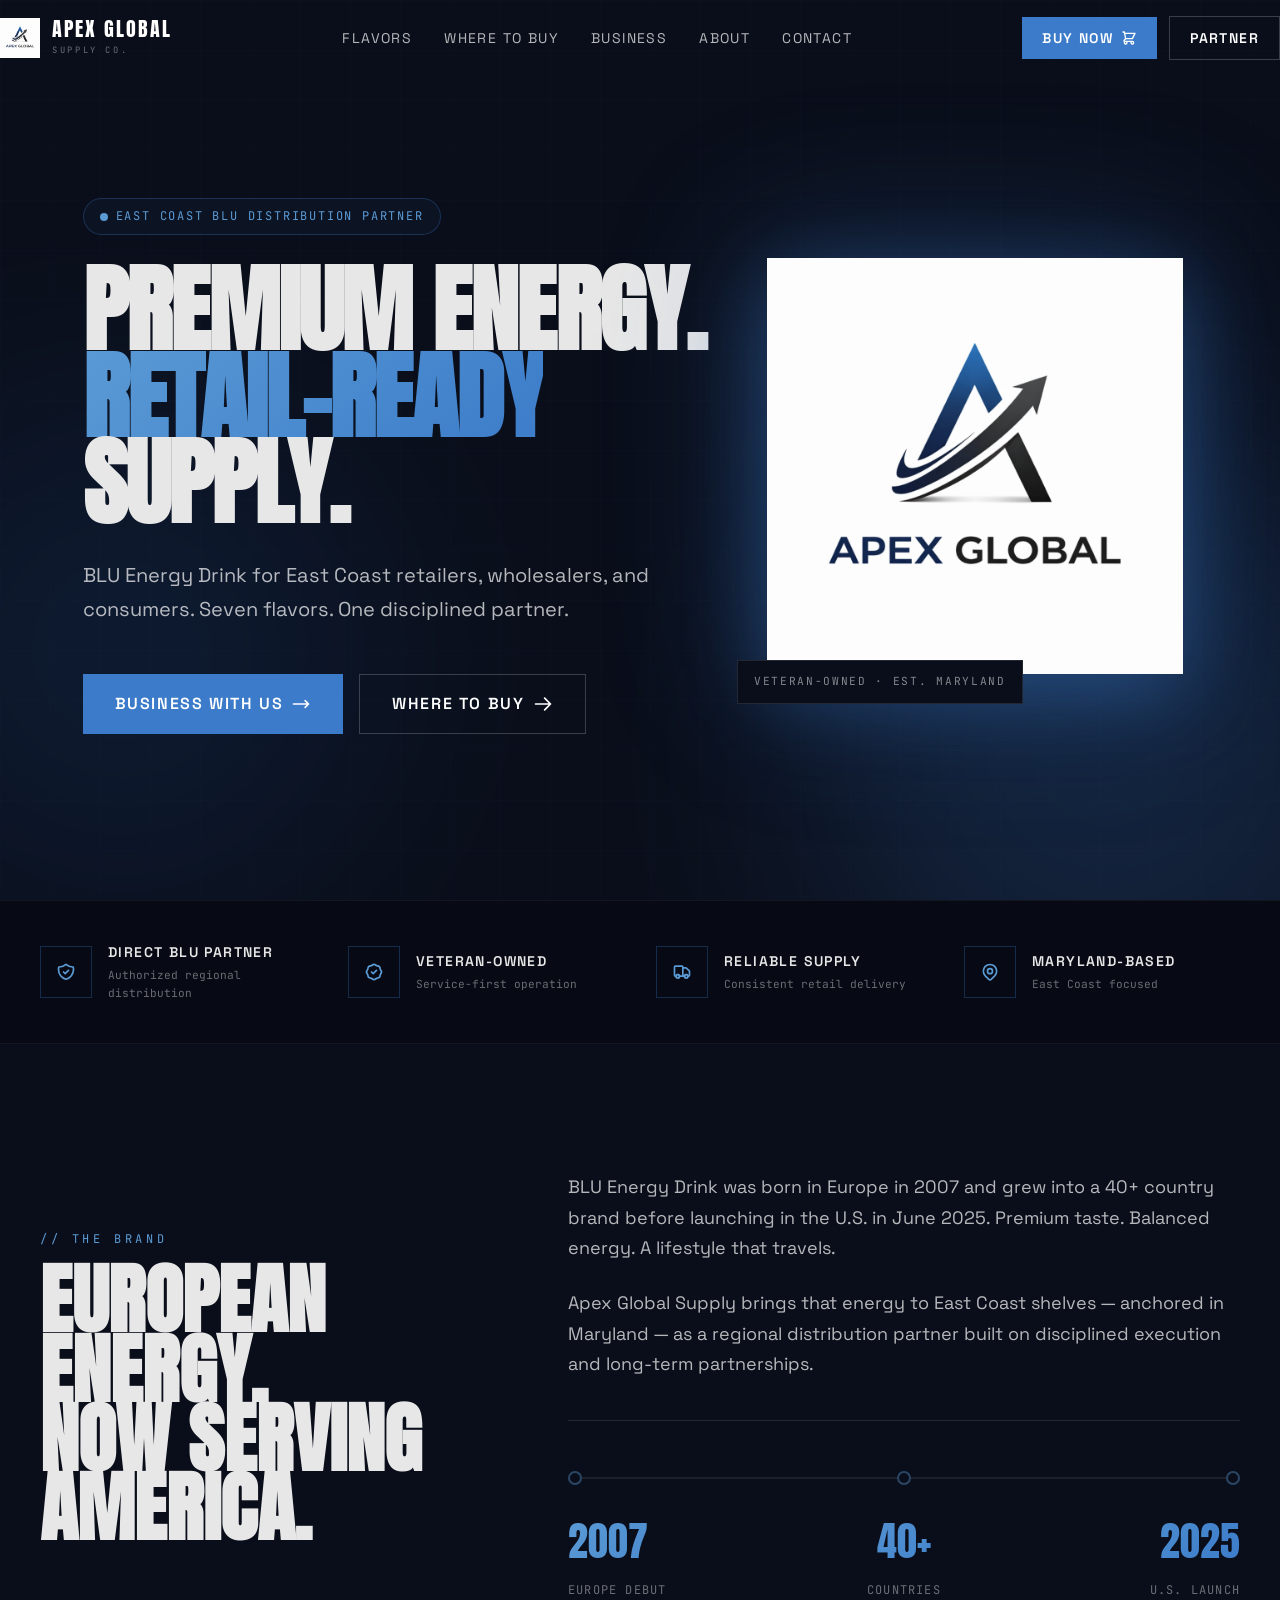
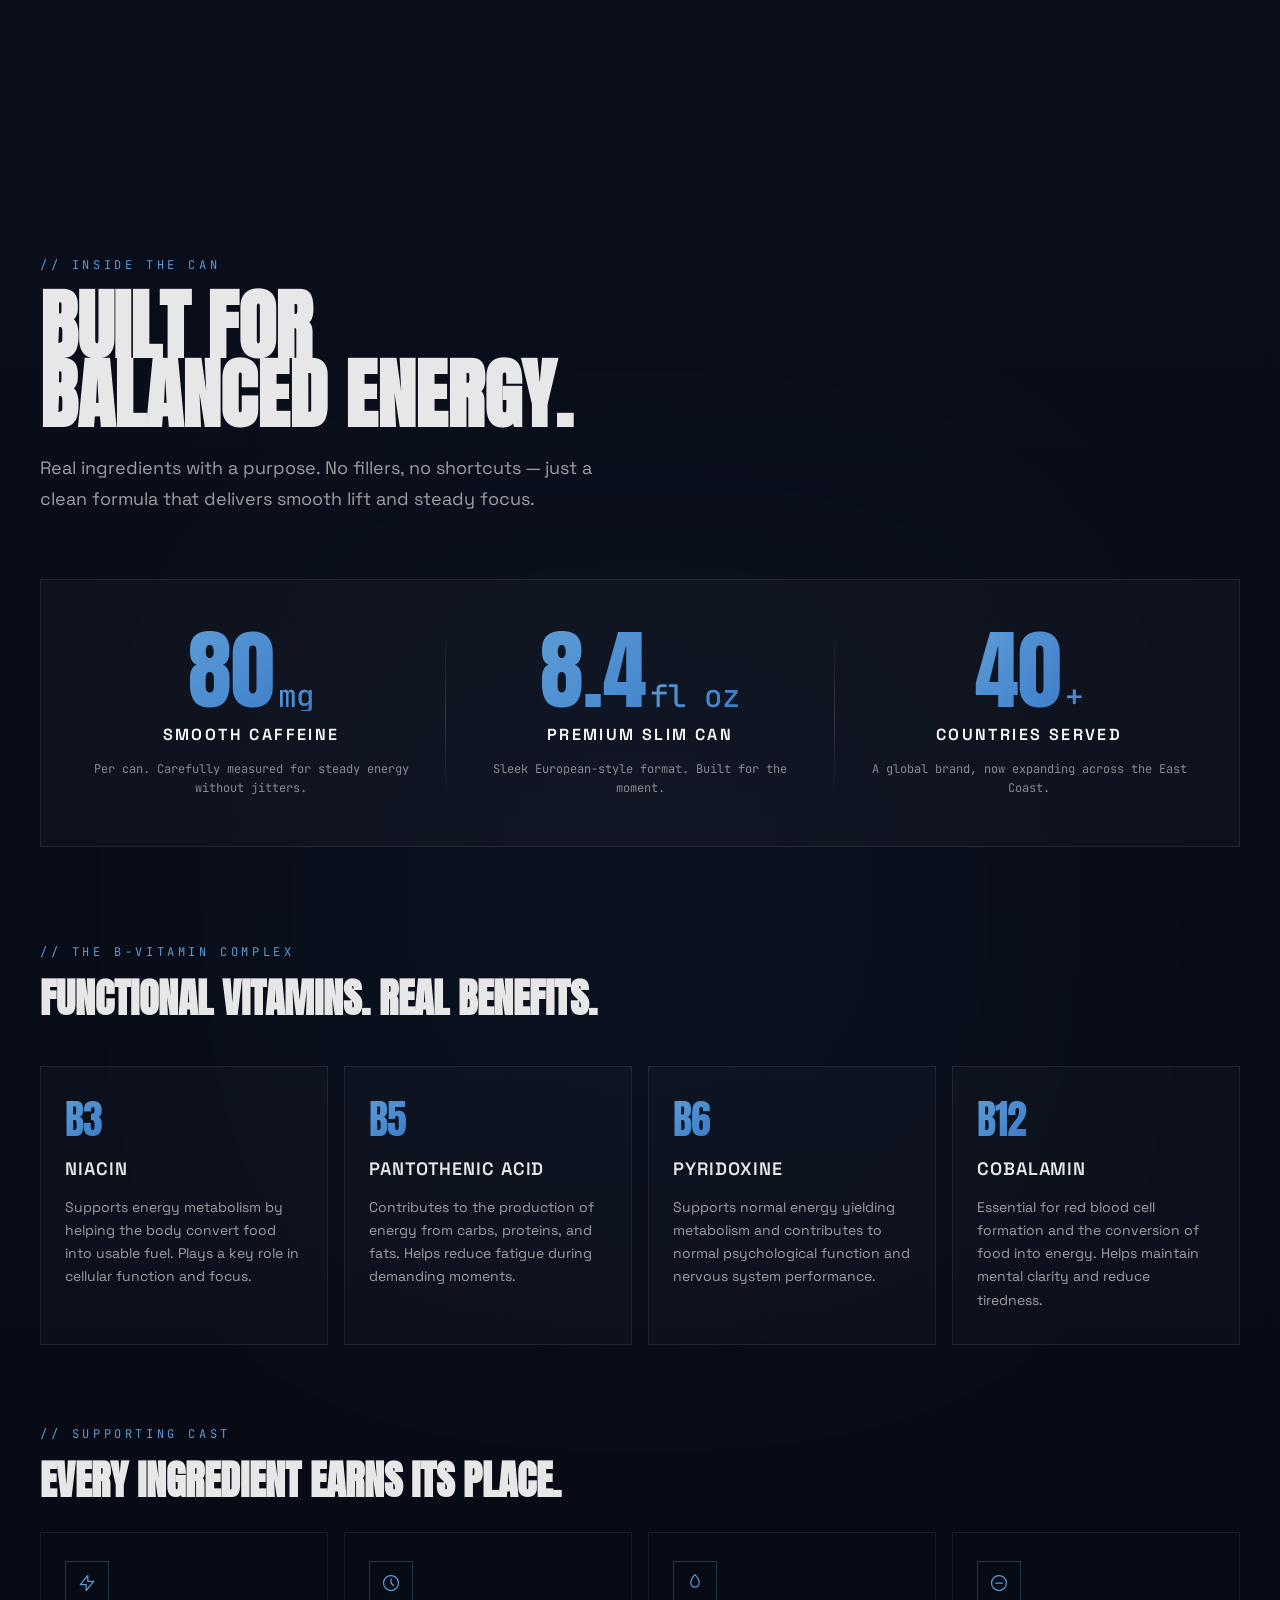
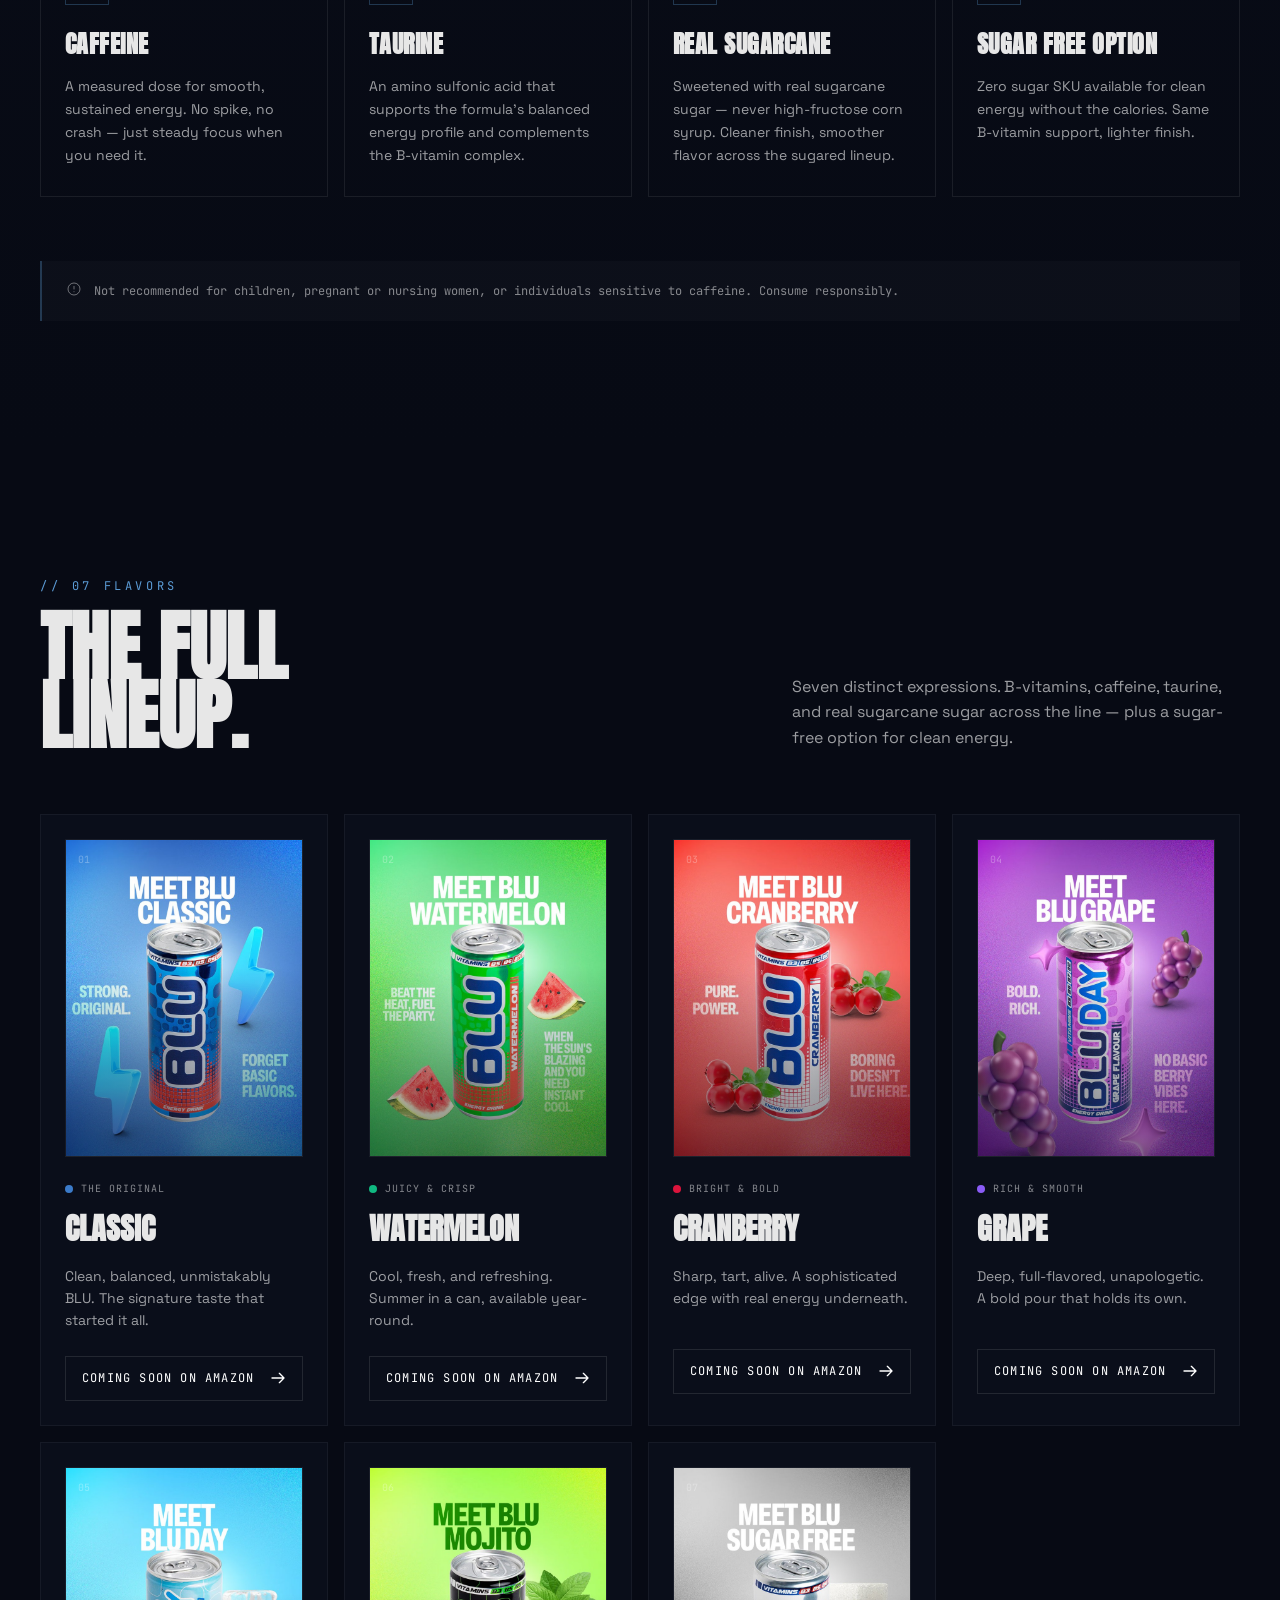
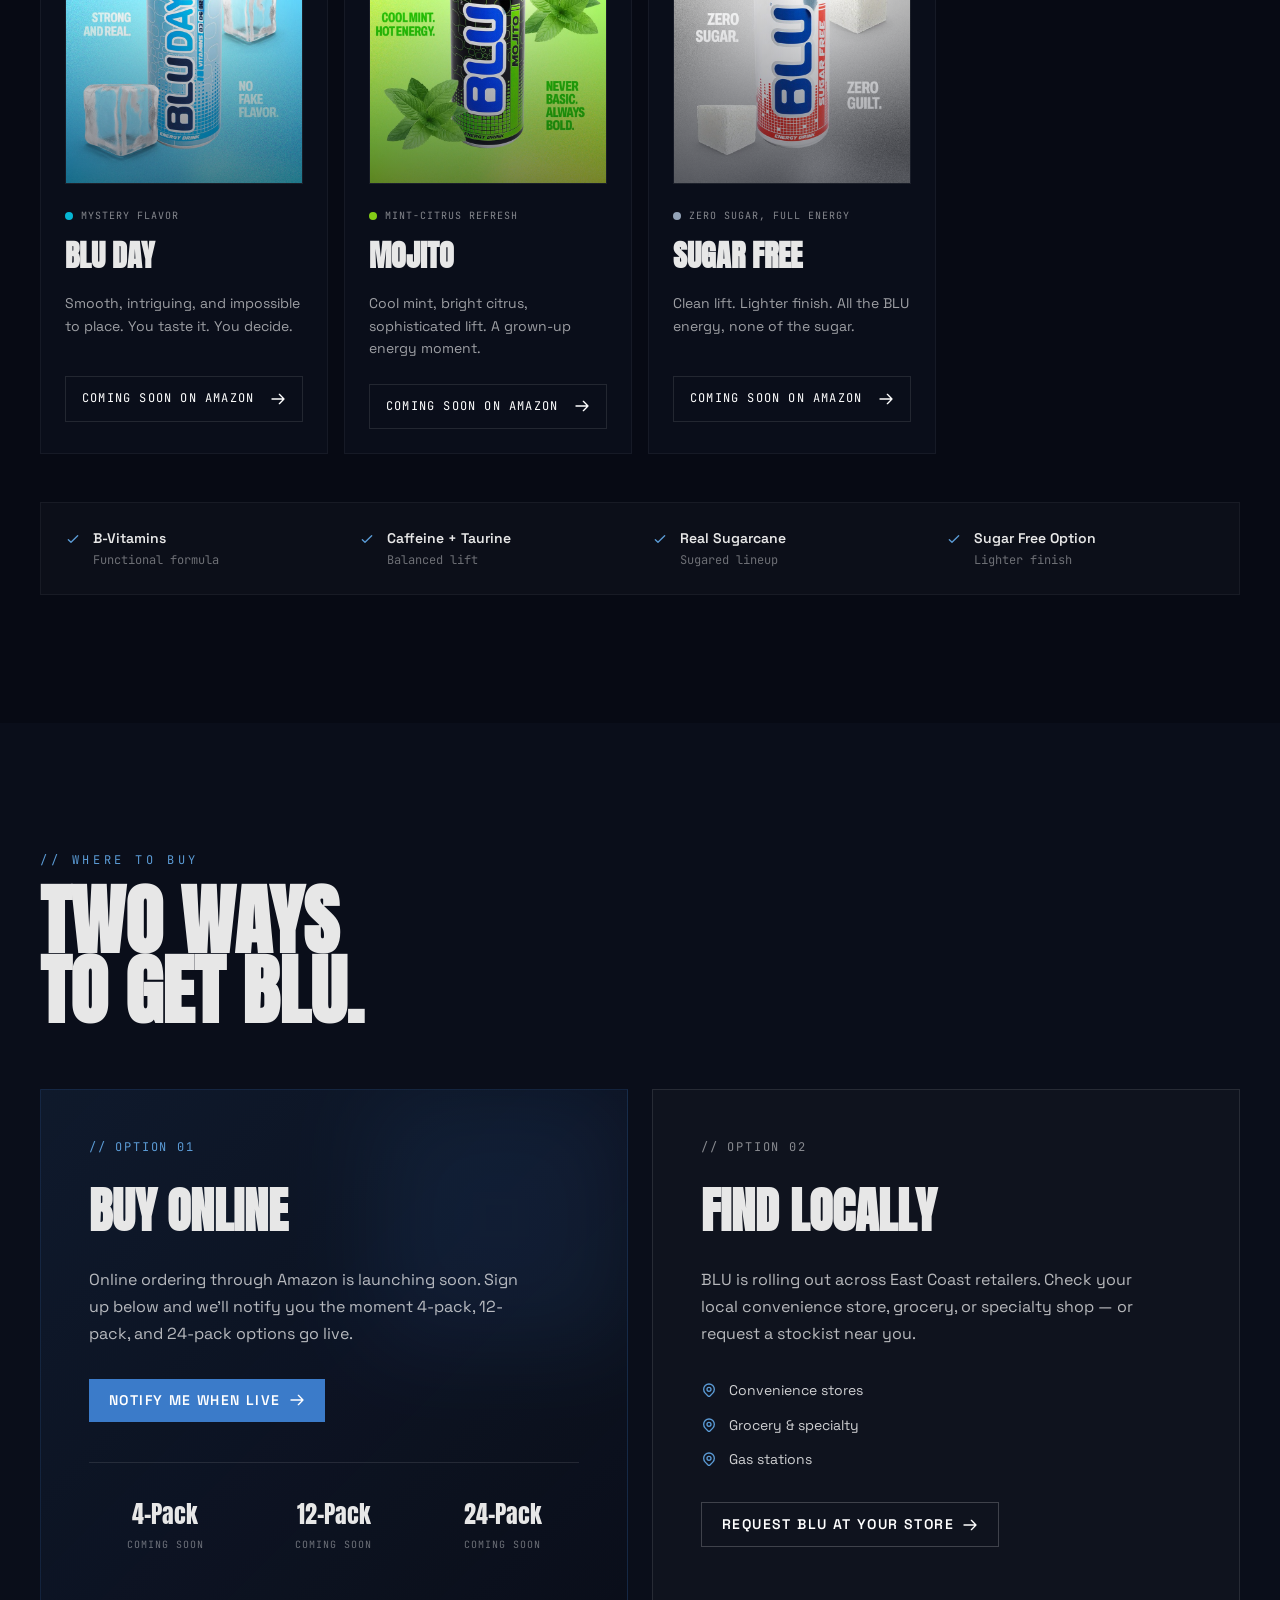
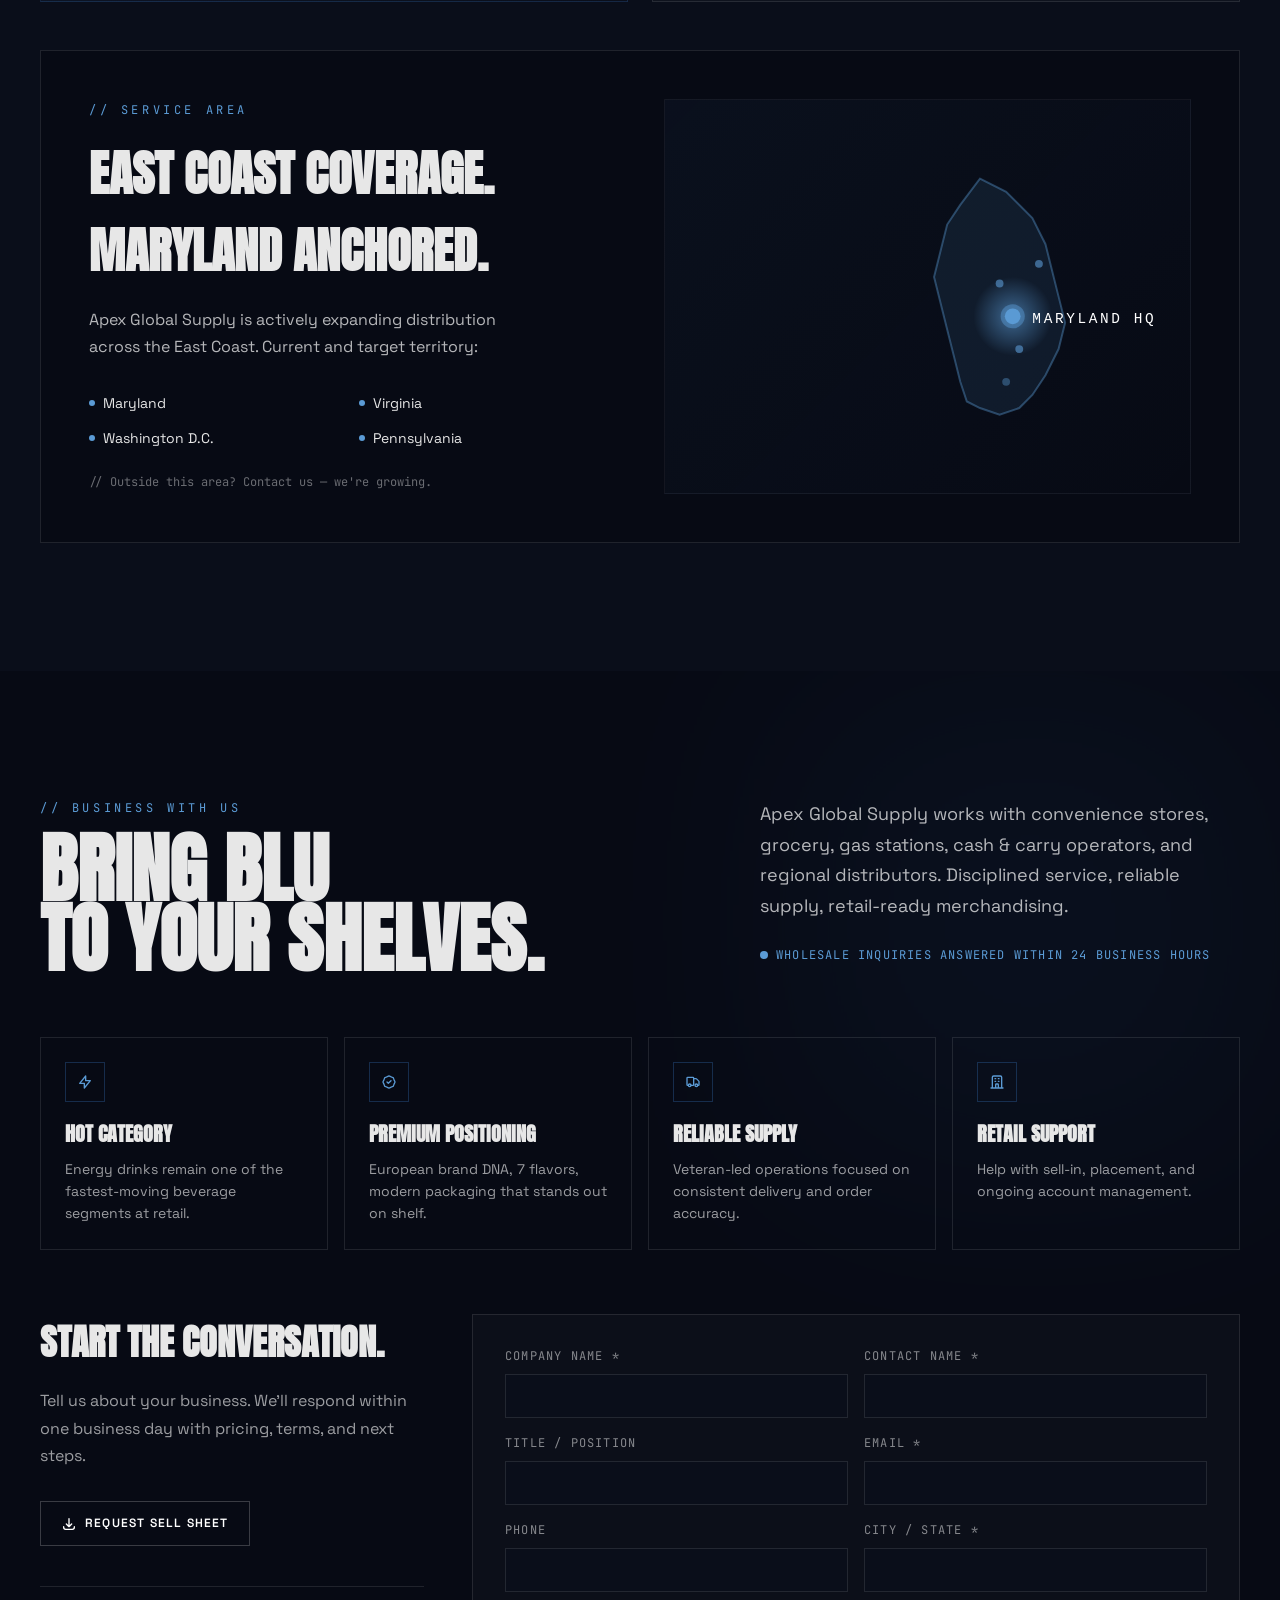
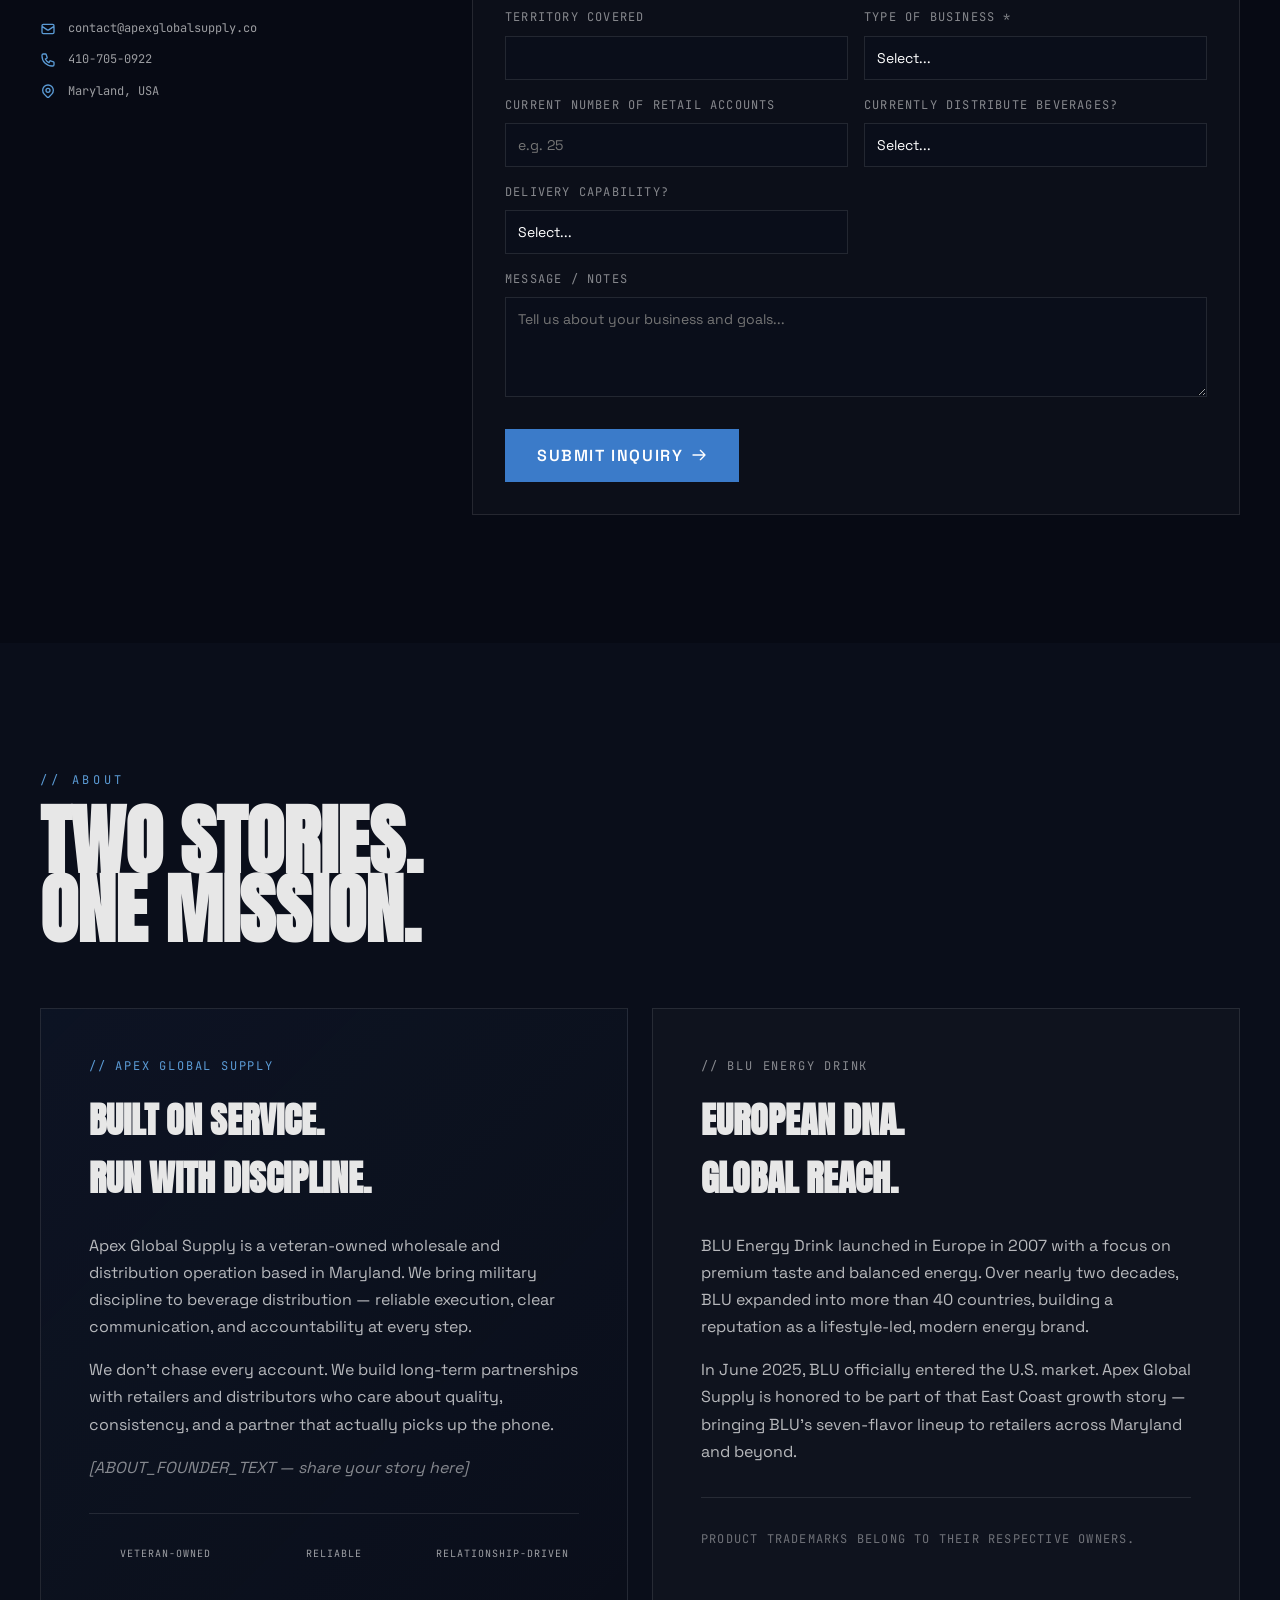
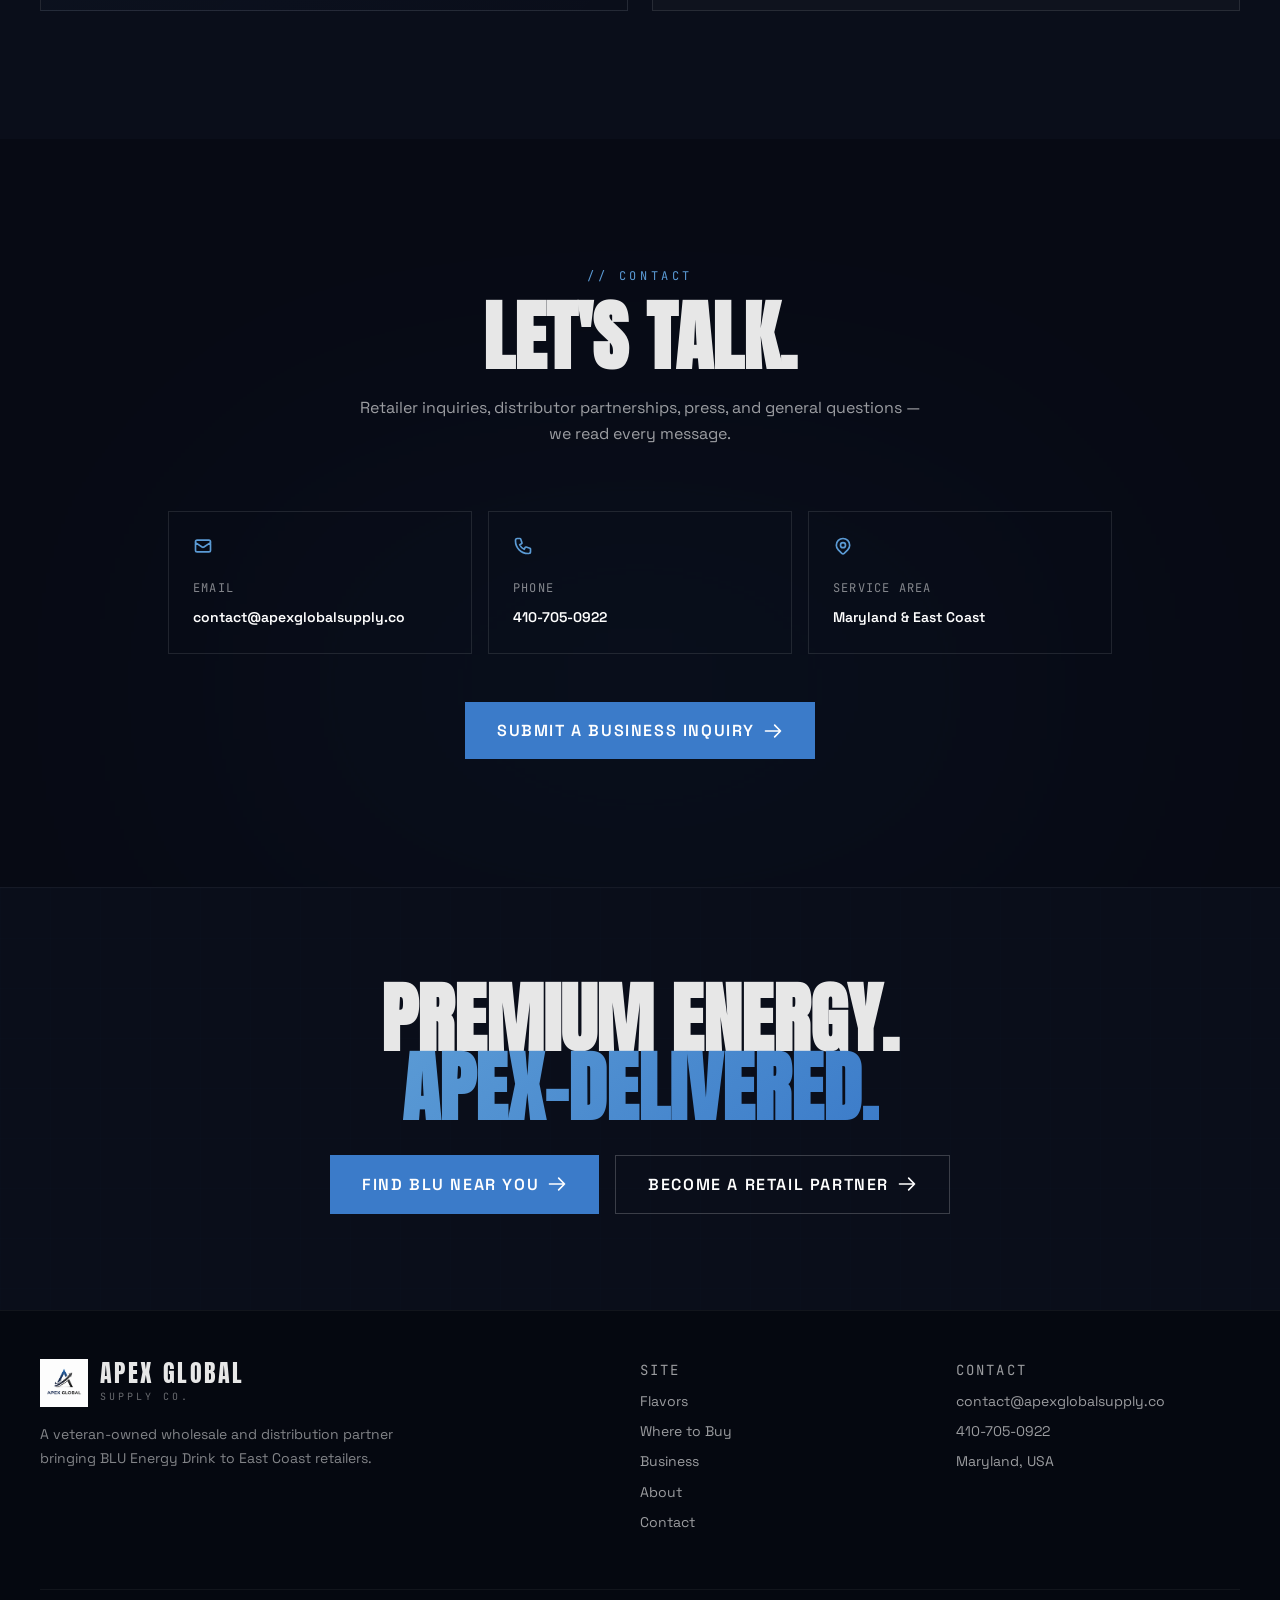
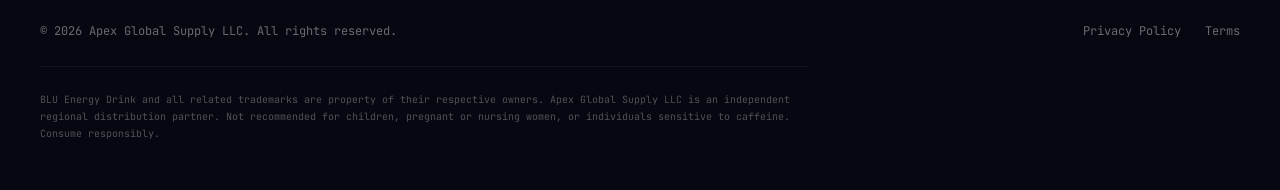
==== commit 16f242ca: "Updated contact email" ====
--- a/index.html
+++ b/index.html
@@ -410,9 +410,9 @@
       <div class="form-sidebar">
         <h3>Start the conversation.</h3>
         <p>Tell us about your business. We'll respond within one business day with pricing, terms, and next steps.</p>
-        <a href="mailto:apexglobalsupply.llc@gmail.com?subject=Sell%20Sheet%20Request" class="btn btn-outline" style="font-size: 0.75rem; padding: 0.75rem 1.25rem;"><svg class="icon-sm" fill="none" stroke="currentColor" viewBox="0 0 24 24"><path stroke-linecap="round" stroke-linejoin="round" stroke-width="2" d="M4 16v1a3 3 0 003 3h10a3 3 0 003-3v-1m-4-4l-4 4m0 0l-4-4m4 4V4"/></svg> Request Sell Sheet</a>
+        <a href="mailto:contact@apexglobalsupply.co?subject=Sell%20Sheet%20Request" class="btn btn-outline" style="font-size: 0.75rem; padding: 0.75rem 1.25rem;"><svg class="icon-sm" fill="none" stroke="currentColor" viewBox="0 0 24 24"><path stroke-linecap="round" stroke-linejoin="round" stroke-width="2" d="M4 16v1a3 3 0 003 3h10a3 3 0 003-3v-1m-4-4l-4 4m0 0l-4-4m4 4V4"/></svg> Request Sell Sheet</a>
         <div class="contact-info">
-          <a href="mailto:apexglobalsupply.llc@gmail.com"><svg class="icon-sm" fill="none" stroke="currentColor" viewBox="0 0 24 24"><path stroke-linecap="round" stroke-linejoin="round" stroke-width="2" d="M3 8l7.89 5.26a2 2 0 002.22 0L21 8M5 19h14a2 2 0 002-2V7a2 2 0 00-2-2H5a2 2 0 00-2 2v10a2 2 0 002 2z"/></svg> apexglobalsupply.llc@gmail.com</a>
+          <a href="mailto:contact@apexglobalsupply.co"><svg class="icon-sm" fill="none" stroke="currentColor" viewBox="0 0 24 24"><path stroke-linecap="round" stroke-linejoin="round" stroke-width="2" d="M3 8l7.89 5.26a2 2 0 002.22 0L21 8M5 19h14a2 2 0 002-2V7a2 2 0 00-2-2H5a2 2 0 00-2 2v10a2 2 0 002 2z"/></svg> contact@apexglobalsupply.co</a>
           <a href="tel:4107050922"><svg class="icon-sm" fill="none" stroke="currentColor" viewBox="0 0 24 24"><path stroke-linecap="round" stroke-linejoin="round" stroke-width="2" d="M3 5a2 2 0 012-2h3.28a1 1 0 01.948.684l1.498 4.493a1 1 0 01-.502 1.21l-2.257 1.13a11.042 11.042 0 005.516 5.516l1.13-2.257a1 1 0 011.21-.502l4.493 1.498a1 1 0 01.684.949V19a2 2 0 01-2 2h-1C9.716 21 3 14.284 3 6V5z"/></svg> 410-705-0922</a>
           <div><svg class="icon-sm" fill="none" stroke="currentColor" viewBox="0 0 24 24"><path stroke-linecap="round" stroke-linejoin="round" stroke-width="2" d="M17.657 16.657L13.414 20.9a1.998 1.998 0 01-2.827 0l-4.244-4.243a8 8 0 1111.314 0z"/><path stroke-linecap="round" stroke-linejoin="round" stroke-width="2" d="M15 11a3 3 0 11-6 0 3 3 0 016 0z"/></svg> Maryland, USA</div>
         </div>
@@ -496,10 +496,10 @@
       <p>Retailer inquiries, distributor partnerships, press, and general questions — we read every message.</p>
     </div>
     <div class="contact-cards">
-      <a href="mailto:apexglobalsupply.llc@gmail.com" class="contact-card">
+      <a href="mailto:contact@apexglobalsupply.co" class="contact-card">
         <svg class="icon-md" fill="none" stroke="currentColor" viewBox="0 0 24 24"><path stroke-linecap="round" stroke-linejoin="round" stroke-width="2" d="M3 8l7.89 5.26a2 2 0 002.22 0L21 8M5 19h14a2 2 0 002-2V7a2 2 0 00-2-2H5a2 2 0 00-2 2v10a2 2 0 002 2z"/></svg>
         <div class="contact-card-label">Email</div>
-        <div class="contact-card-value">apexglobalsupply.llc@gmail.com</div>
+        <div class="contact-card-value">contact@apexglobalsupply.co</div>
       </a>
       <a href="tel:4107050922" class="contact-card">
         <svg class="icon-md" fill="none" stroke="currentColor" viewBox="0 0 24 24"><path stroke-linecap="round" stroke-linejoin="round" stroke-width="2" d="M3 5a2 2 0 012-2h3.28a1 1 0 01.948.684l1.498 4.493a1 1 0 01-.502 1.21l-2.257 1.13a11.042 11.042 0 005.516 5.516l1.13-2.257a1 1 0 011.21-.502l4.493 1.498a1 1 0 01.684.949V19a2 2 0 01-2 2h-1C9.716 21 3 14.284 3 6V5z"/></svg>
@@ -554,7 +554,7 @@
       </div>
       <div class="footer-col">
         <div class="footer-col-label">Contact</div>
-        <a href="mailto:apexglobalsupply.llc@gmail.com">apexglobalsupply.llc@gmail.com</a>
+        <a href="mailto:contact@apexglobalsupply.co">contact@apexglobalsupply.co</a>
         <a href="tel:4107050922">410-705-0922</a>
         <div>Maryland, USA</div>
       </div>
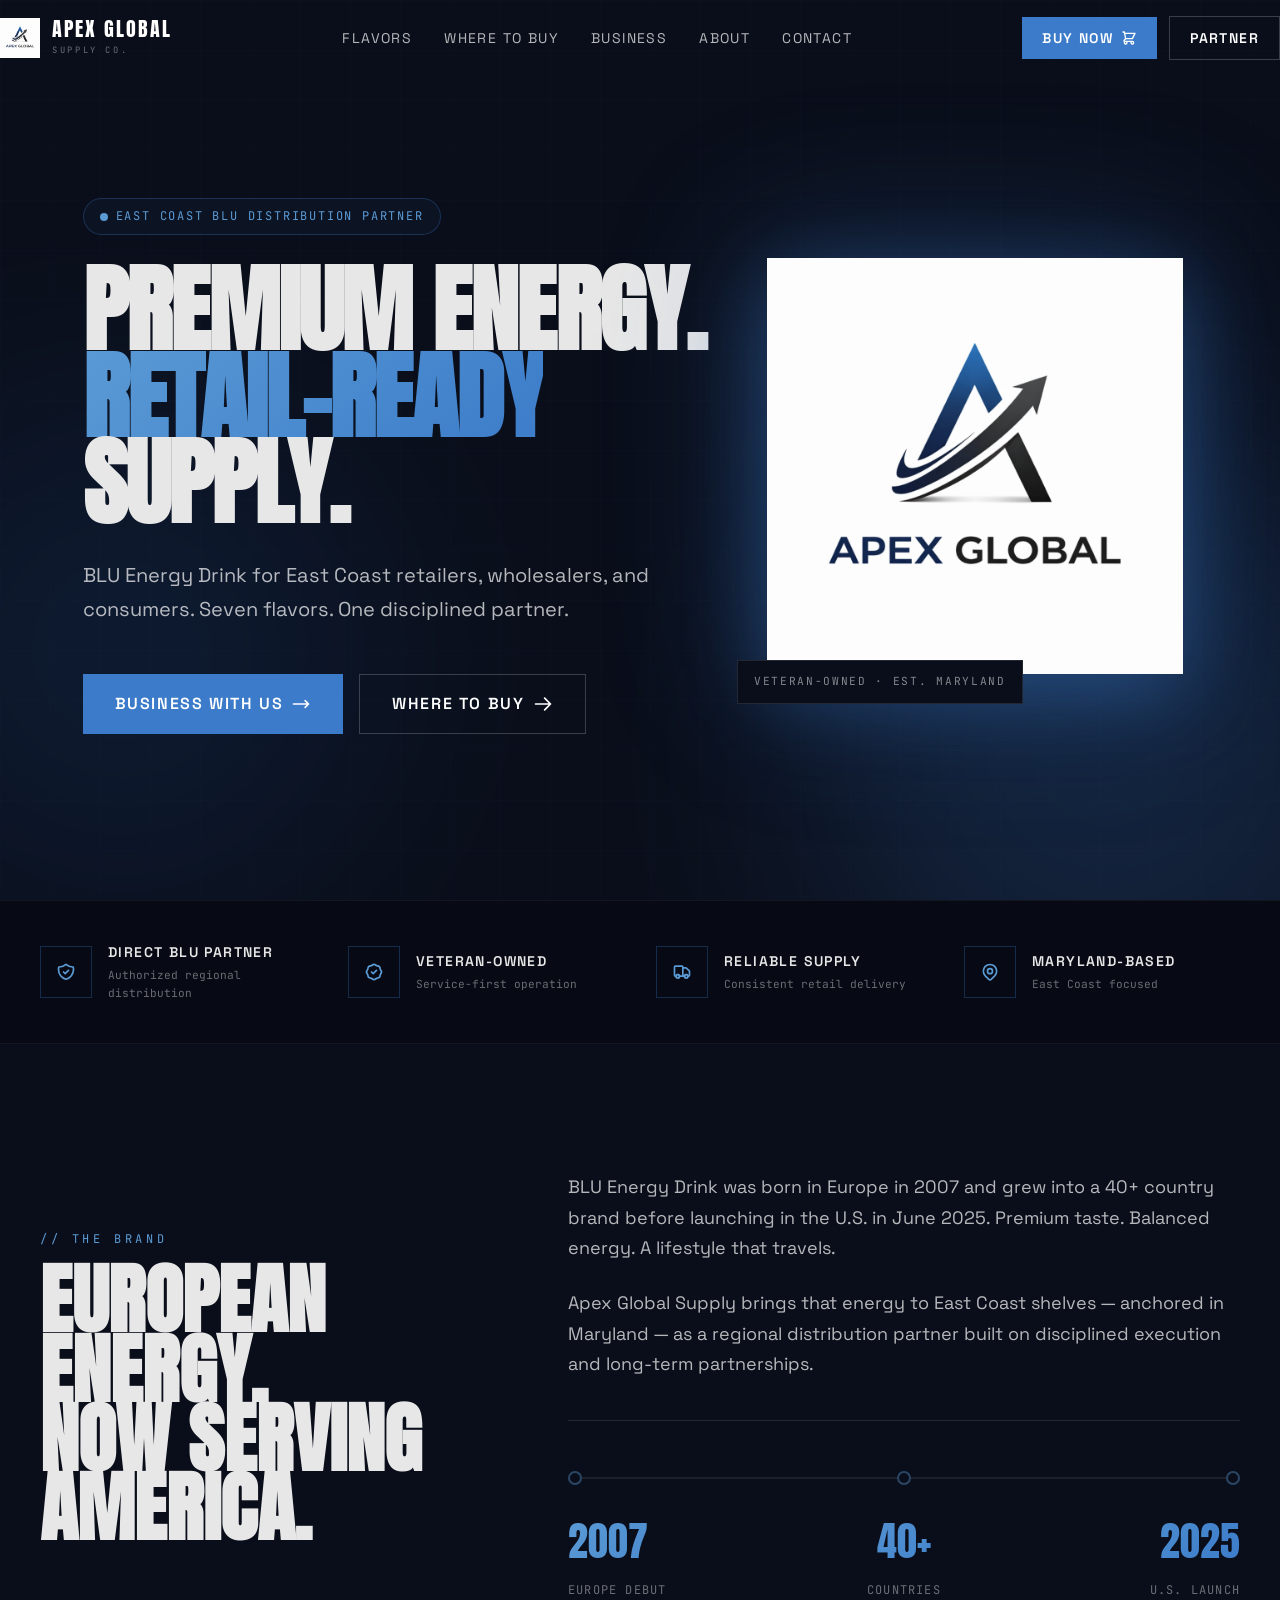
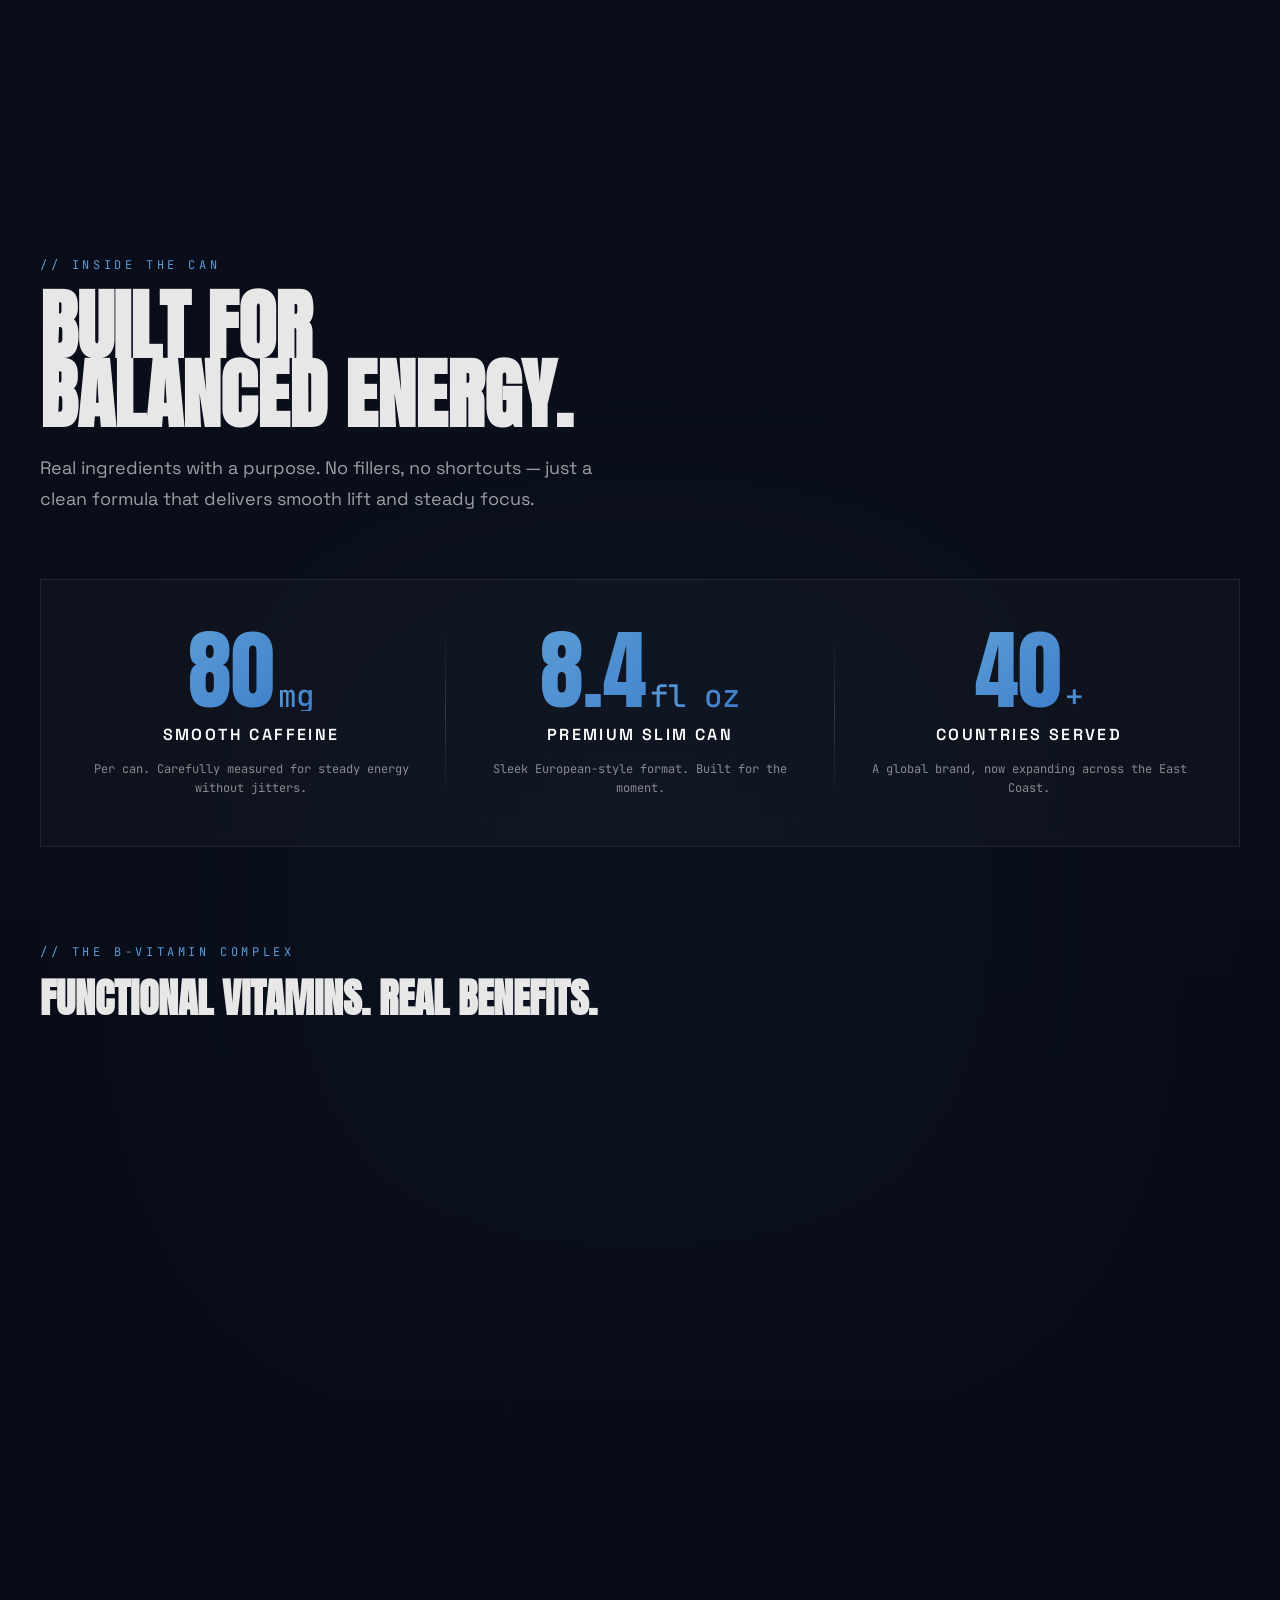
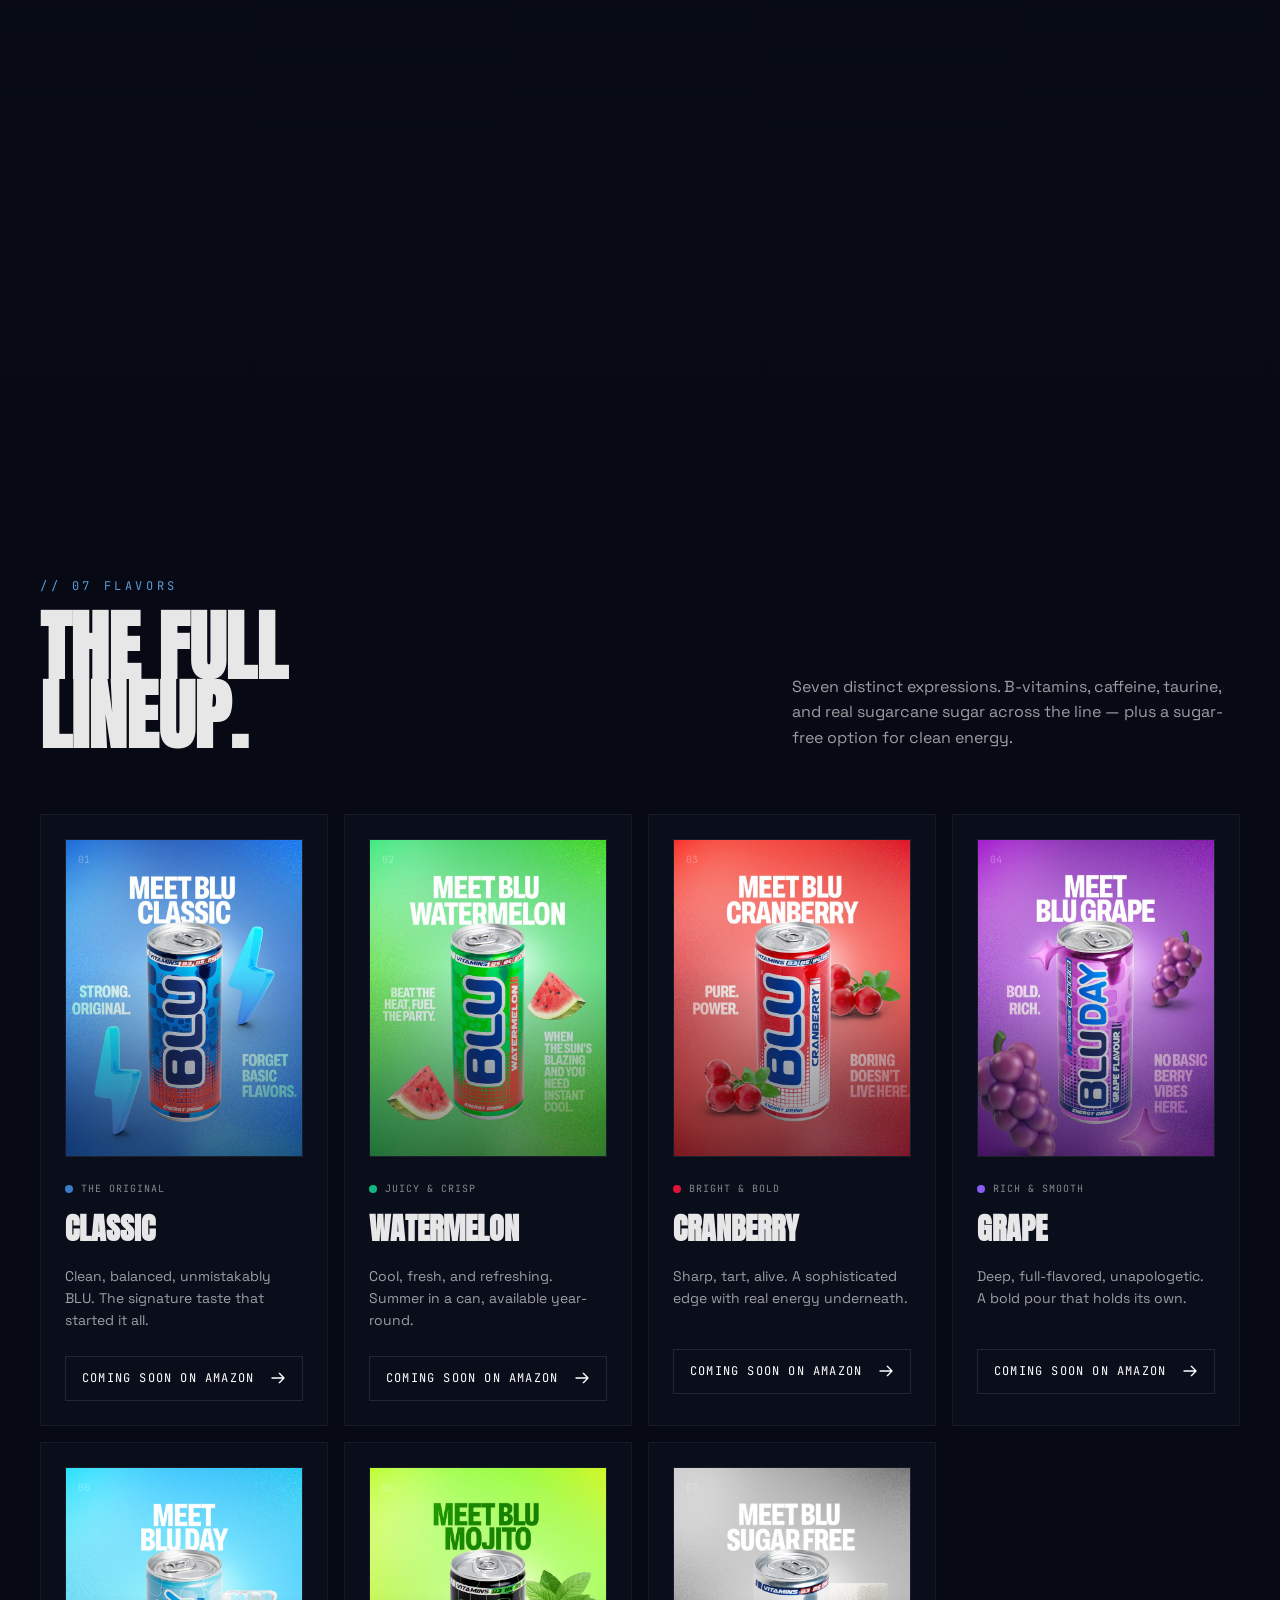
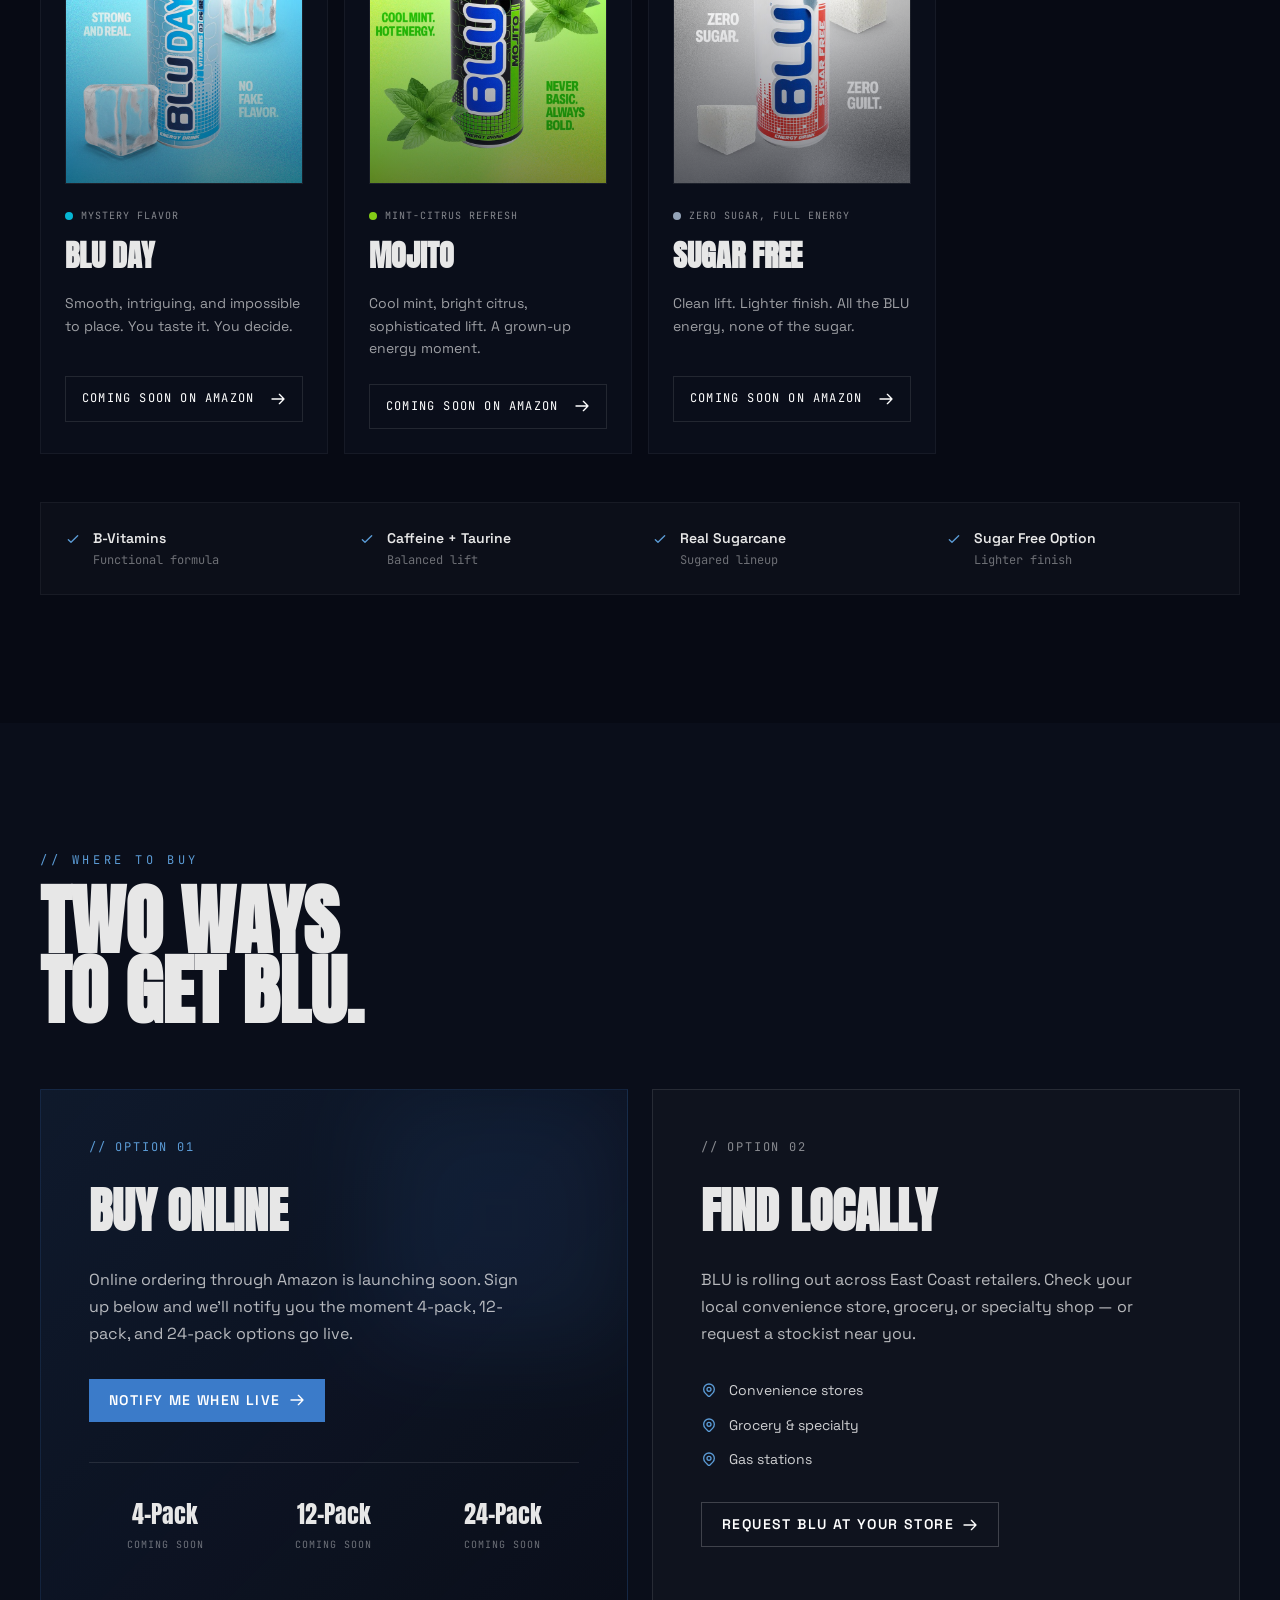
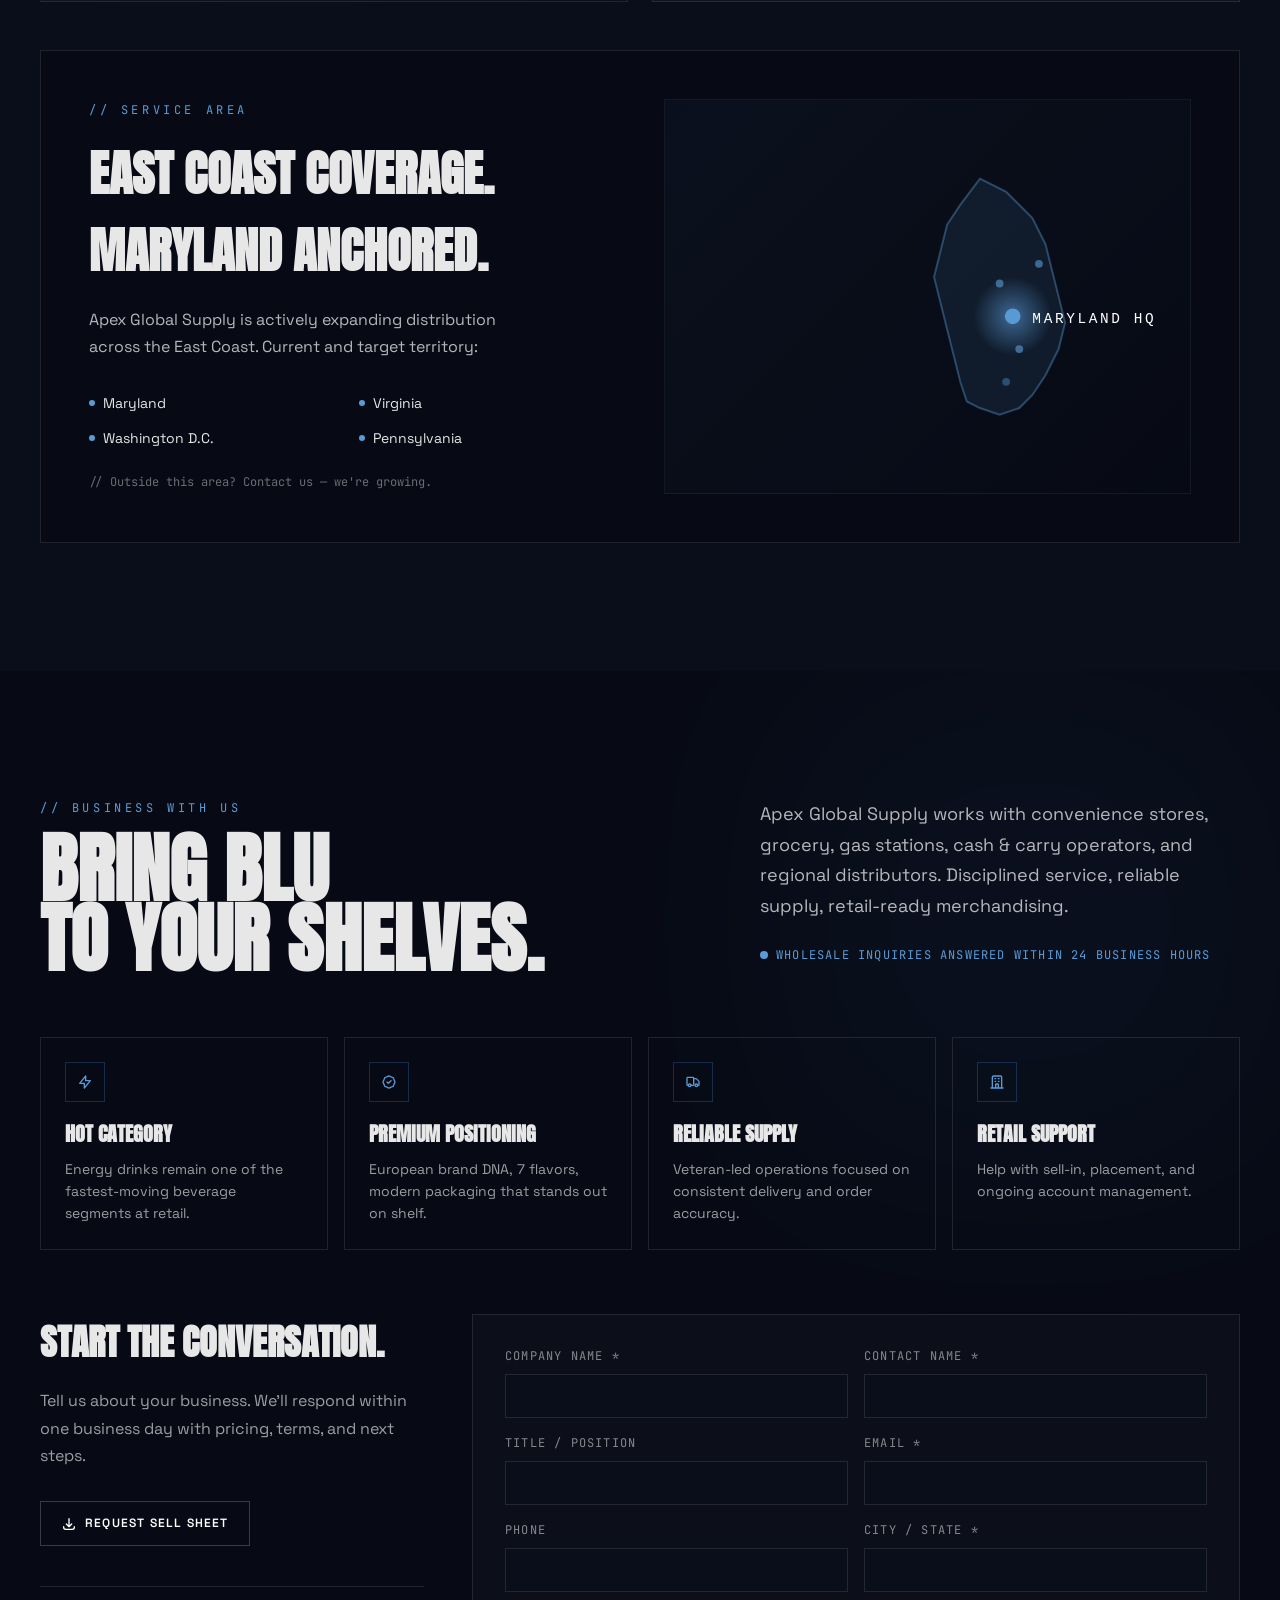
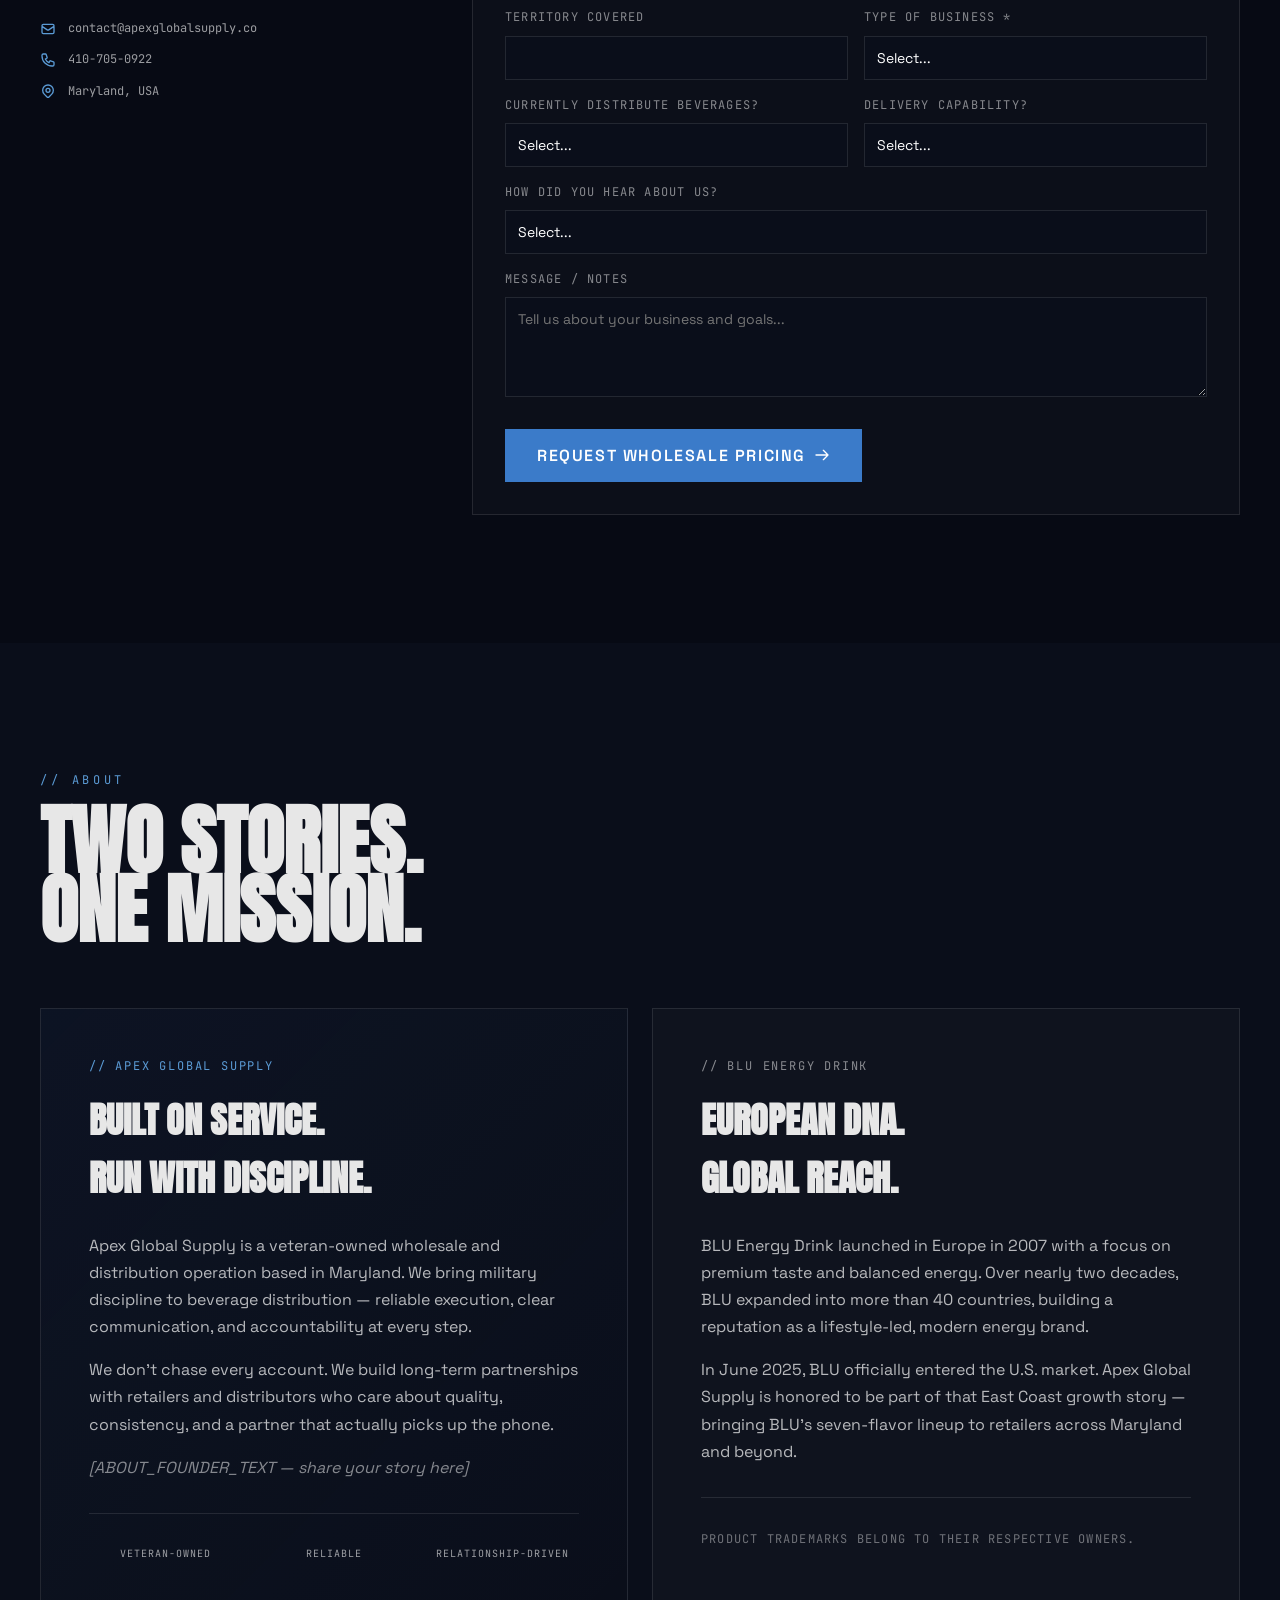
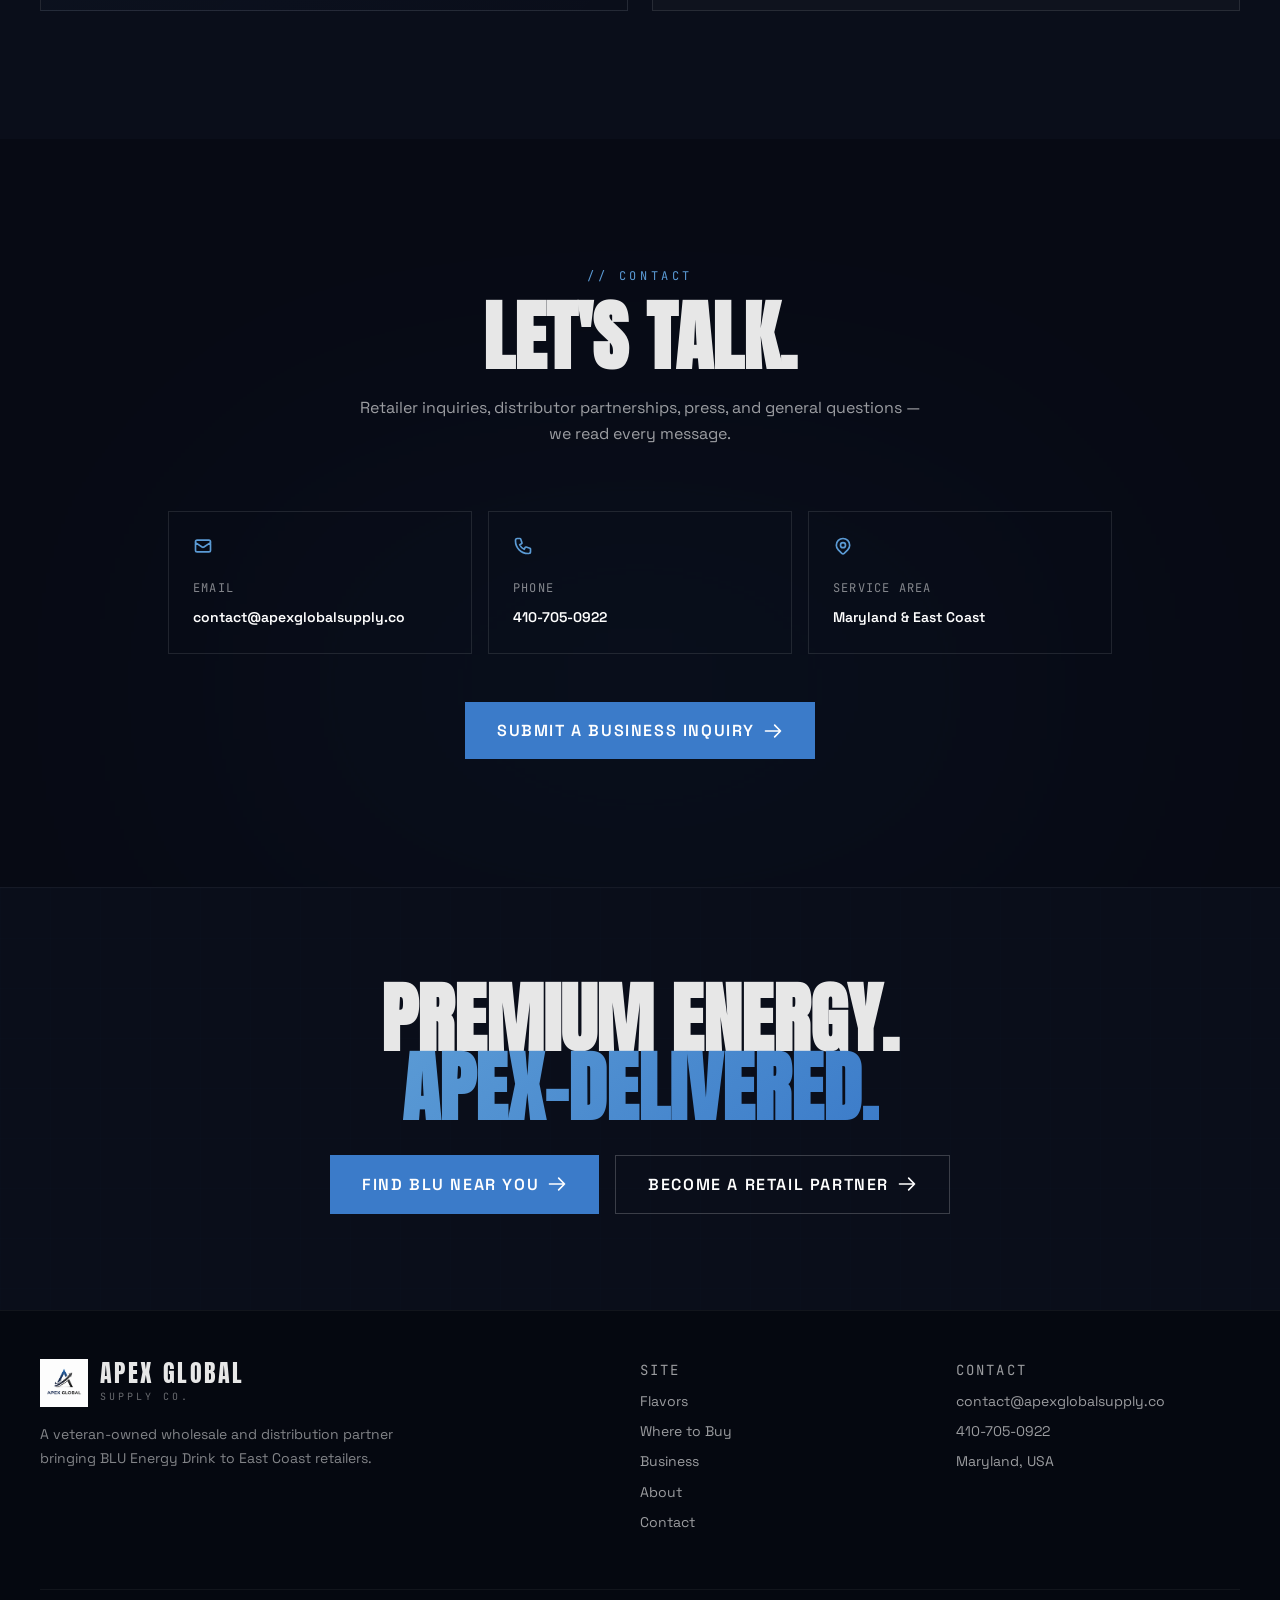
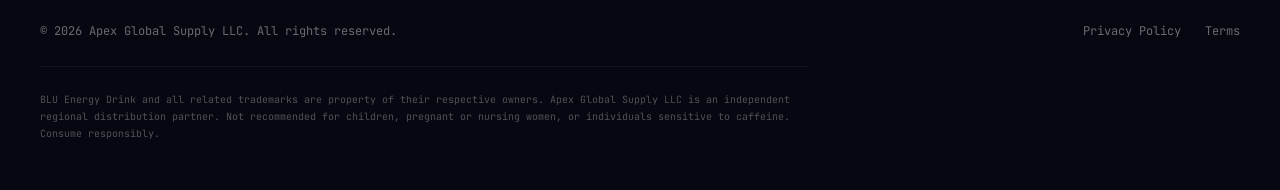
==== commit cfd724e5: "Updated contact form" ====
--- a/index.html
+++ b/index.html
@@ -432,23 +432,43 @@
               <select name="businessType" required>
                 <option value="">Select...</option>
                 <option>Convenience Store</option>
-                <option>Grocery</option>
-                <option>Gas Station</option>
-                <option>Cash & Carry</option>
+                <option>Fuel Station</option>
+                <option>Liquor Store</option>
+                <option>Smoke Shop</option>
+                <option>Independent Grocer</option>
+                <option>Grocery Store</option>
+                <option>Deli</option>
+                <option>Vending Operator</option>
                 <option>Distributor</option>
+                <option>Wholesale Account</option>
+                <option>Hookah Lounge</option>
+                <option>Pharmacy / Health Store</option>
+                <option>Independent Retailer</option>
                 <option>Other</option>
               </select>
             </div>
-            <div class="field"><label>Current Number of Retail Accounts</label><input type="text" name="accounts" placeholder="e.g. 25"></div>
             <div class="field"><label>Currently Distribute Beverages?</label>
               <select name="distributes"><option value="">Select...</option><option>Yes</option><option>No</option></select>
             </div>
             <div class="field"><label>Delivery Capability?</label>
               <select name="delivery"><option value="">Select...</option><option>Yes — own fleet</option><option>Yes — third-party</option><option>No</option></select>
             </div>
+            <div class="field field-full"><label>How did you hear about us?</label>
+              <select name="referralSource">
+                <option value="">Select...</option>
+                <option>Google Search</option>
+                <option>Social Media</option>
+                <option>Word of Mouth</option>
+                <option>Trade Show</option>
+                <option>Cold Outreach</option>
+                <option>LinkedIn</option>
+                <option>Referral</option>
+                <option>Other</option>
+              </select>
+            </div>
             <div class="field field-full"><label>Message / Notes</label><textarea name="message" rows="4" placeholder="Tell us about your business and goals..."></textarea></div>
           </div>
-          <button type="submit" class="btn btn-primary btn-large" style="margin-top: 1.5rem;">Submit Inquiry <svg class="icon-sm" fill="none" stroke="currentColor" viewBox="0 0 24 24"><path stroke-linecap="round" stroke-linejoin="round" stroke-width="2" d="M14 5l7 7m0 0l-7 7m7-7H3"/></svg></button>
+          <button type="submit" class="btn btn-primary btn-large" style="margin-top: 1.5rem;">Request Wholesale Pricing <svg class="icon-sm" fill="none" stroke="currentColor" viewBox="0 0 24 24"><path stroke-linecap="round" stroke-linejoin="round" stroke-width="2" d="M14 5l7 7m0 0l-7 7m7-7H3"/></svg></button>
         </form>
       </div>
     </div>
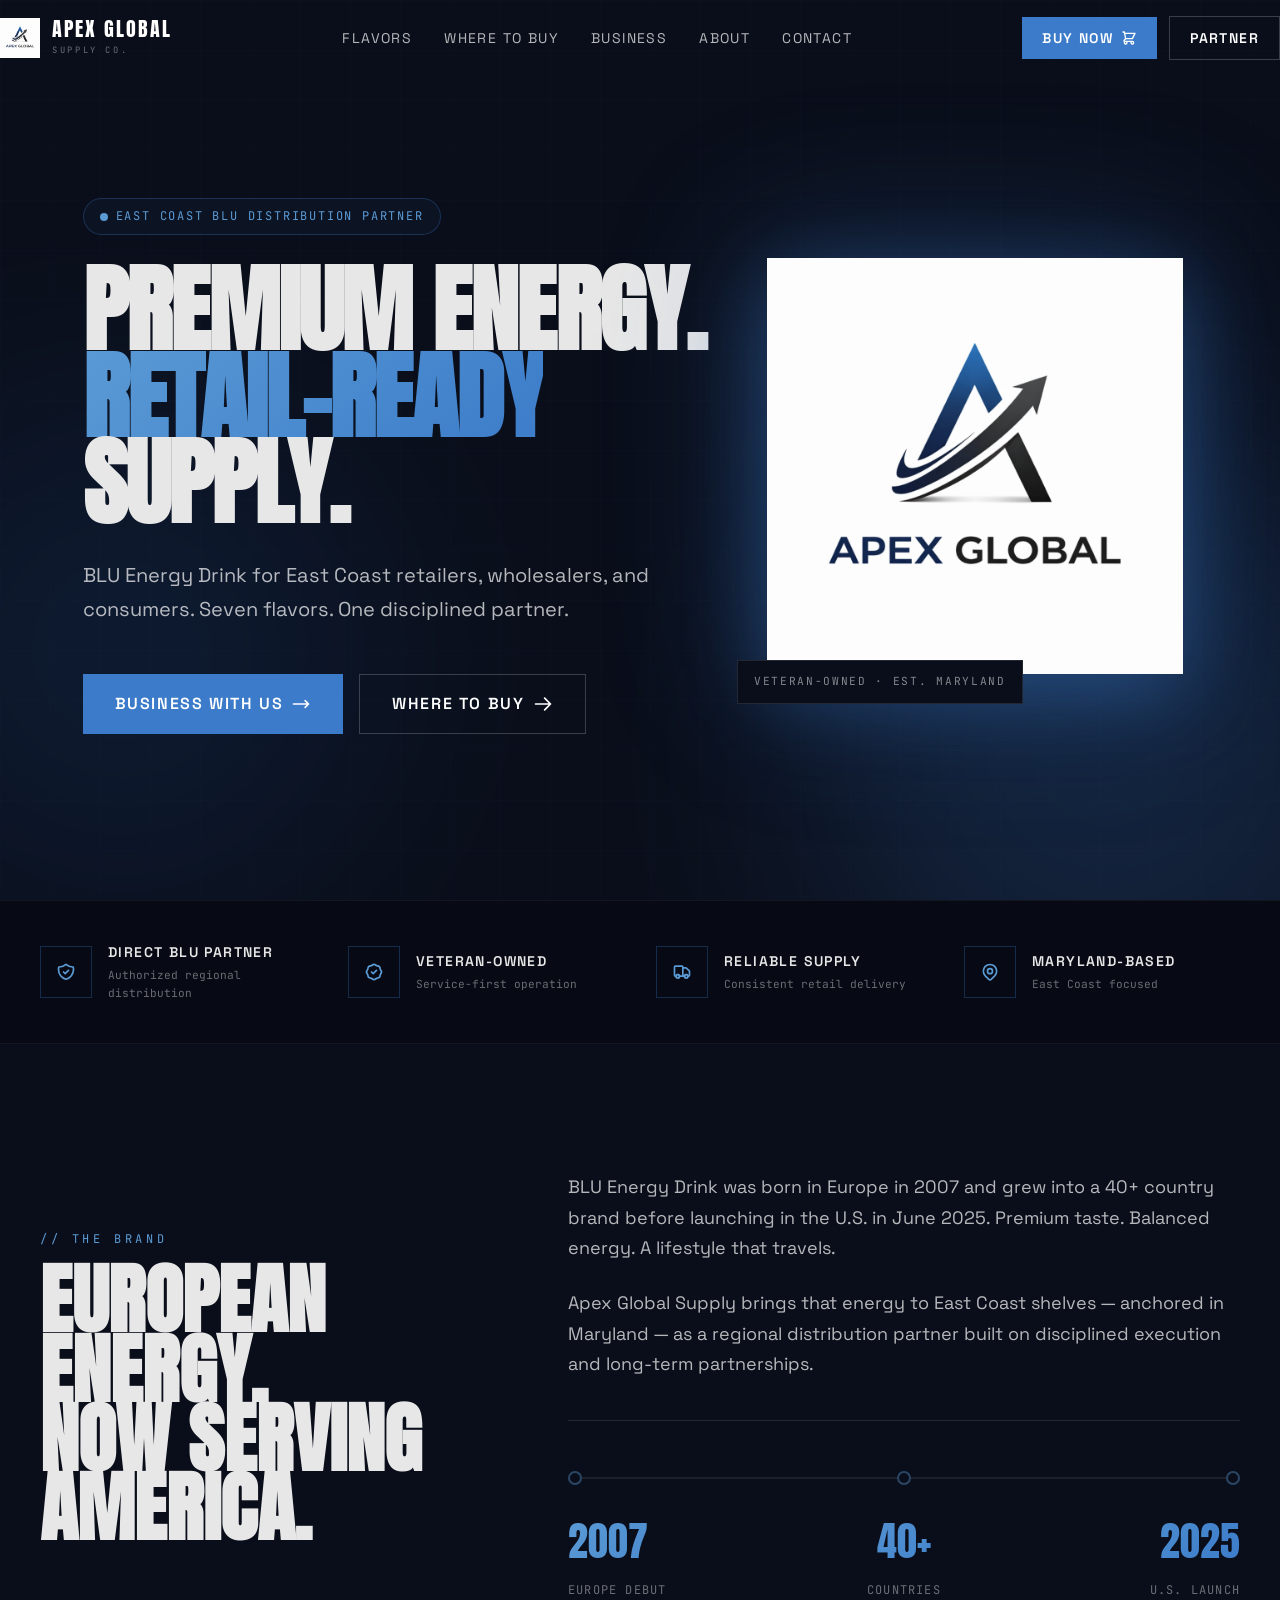
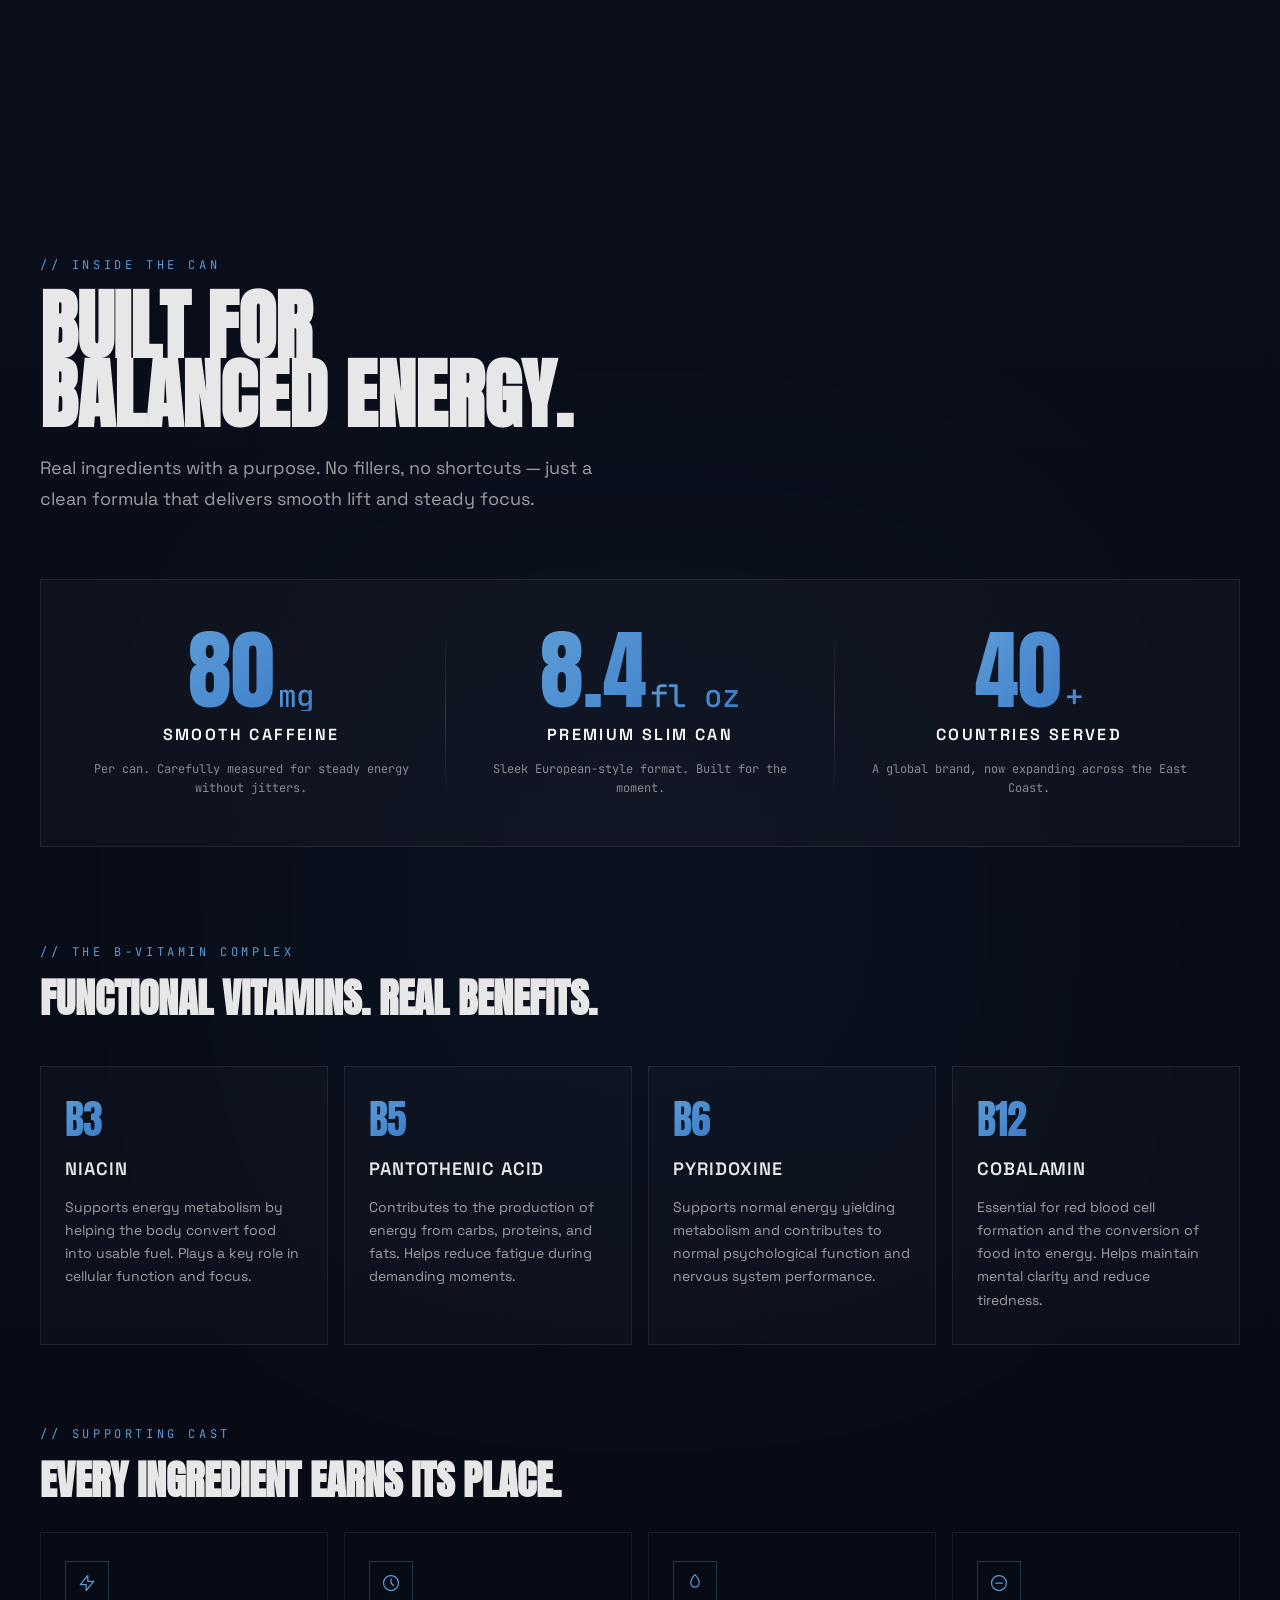
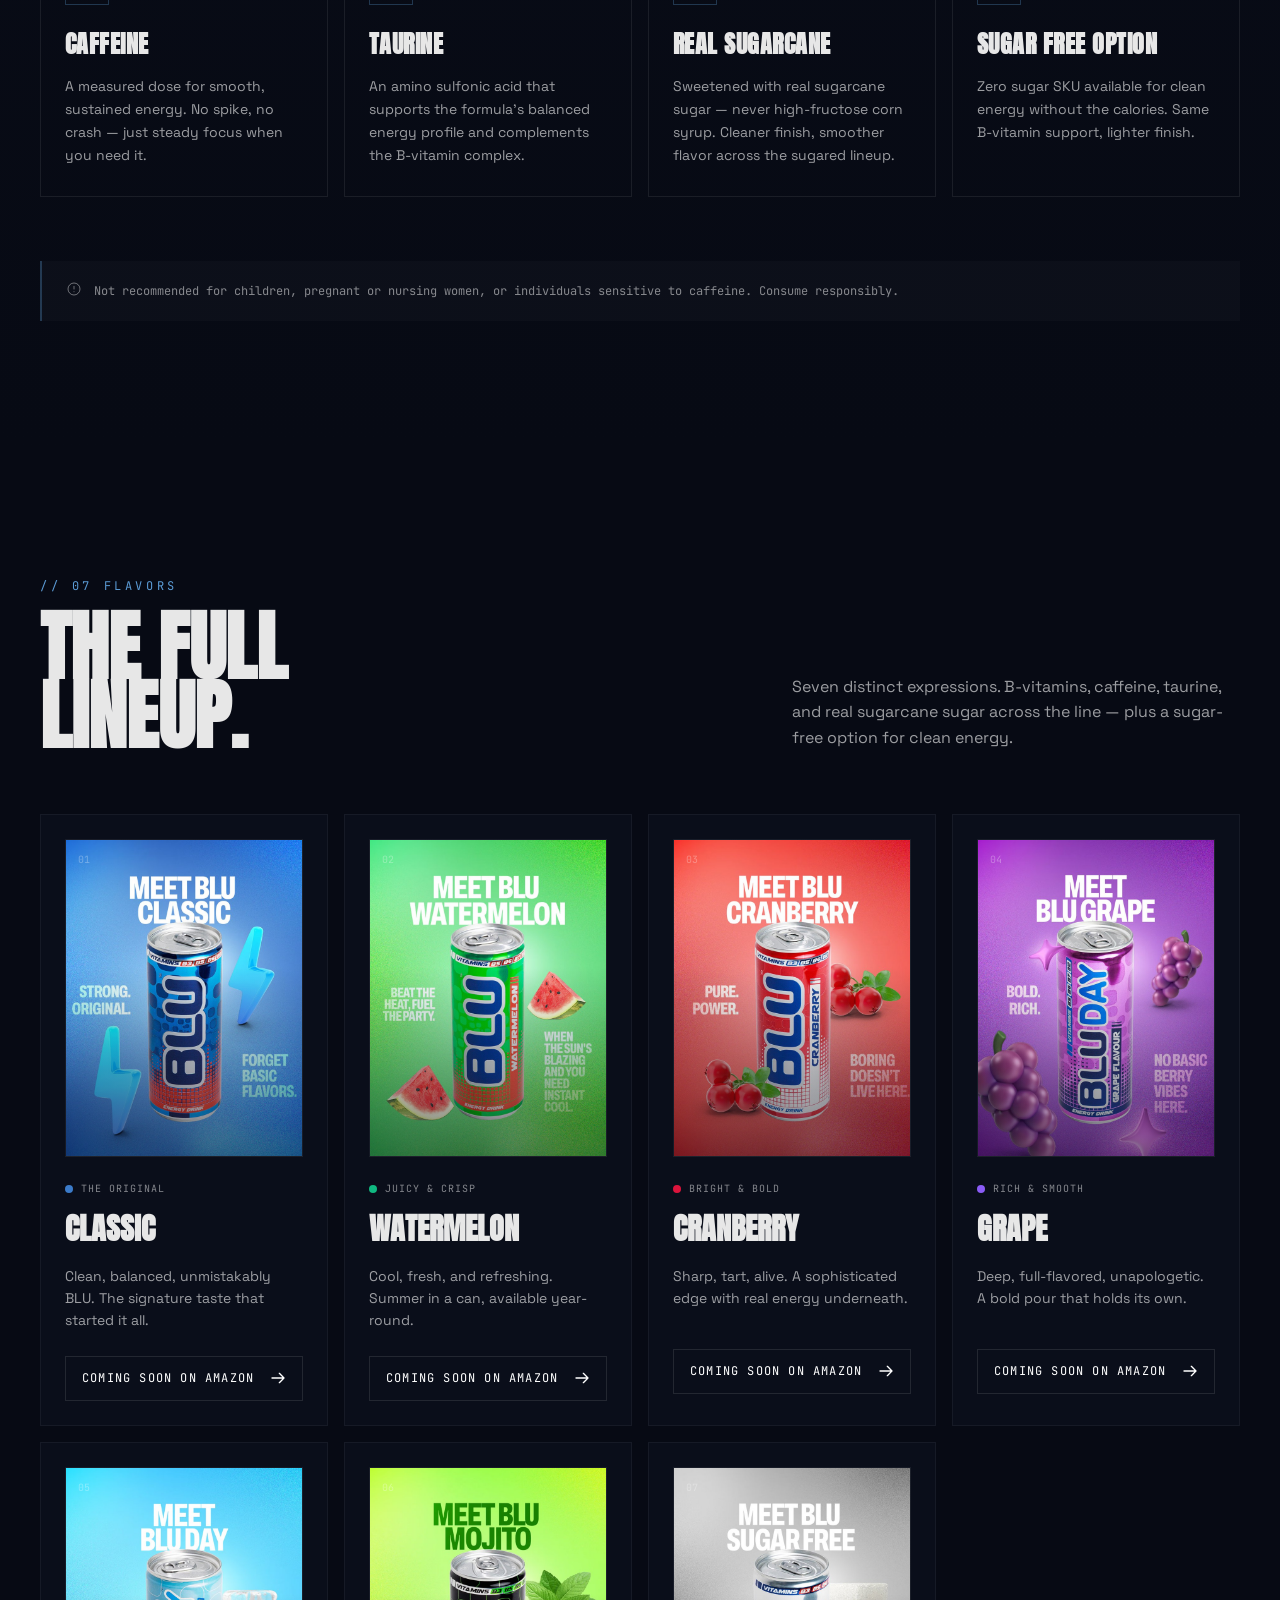
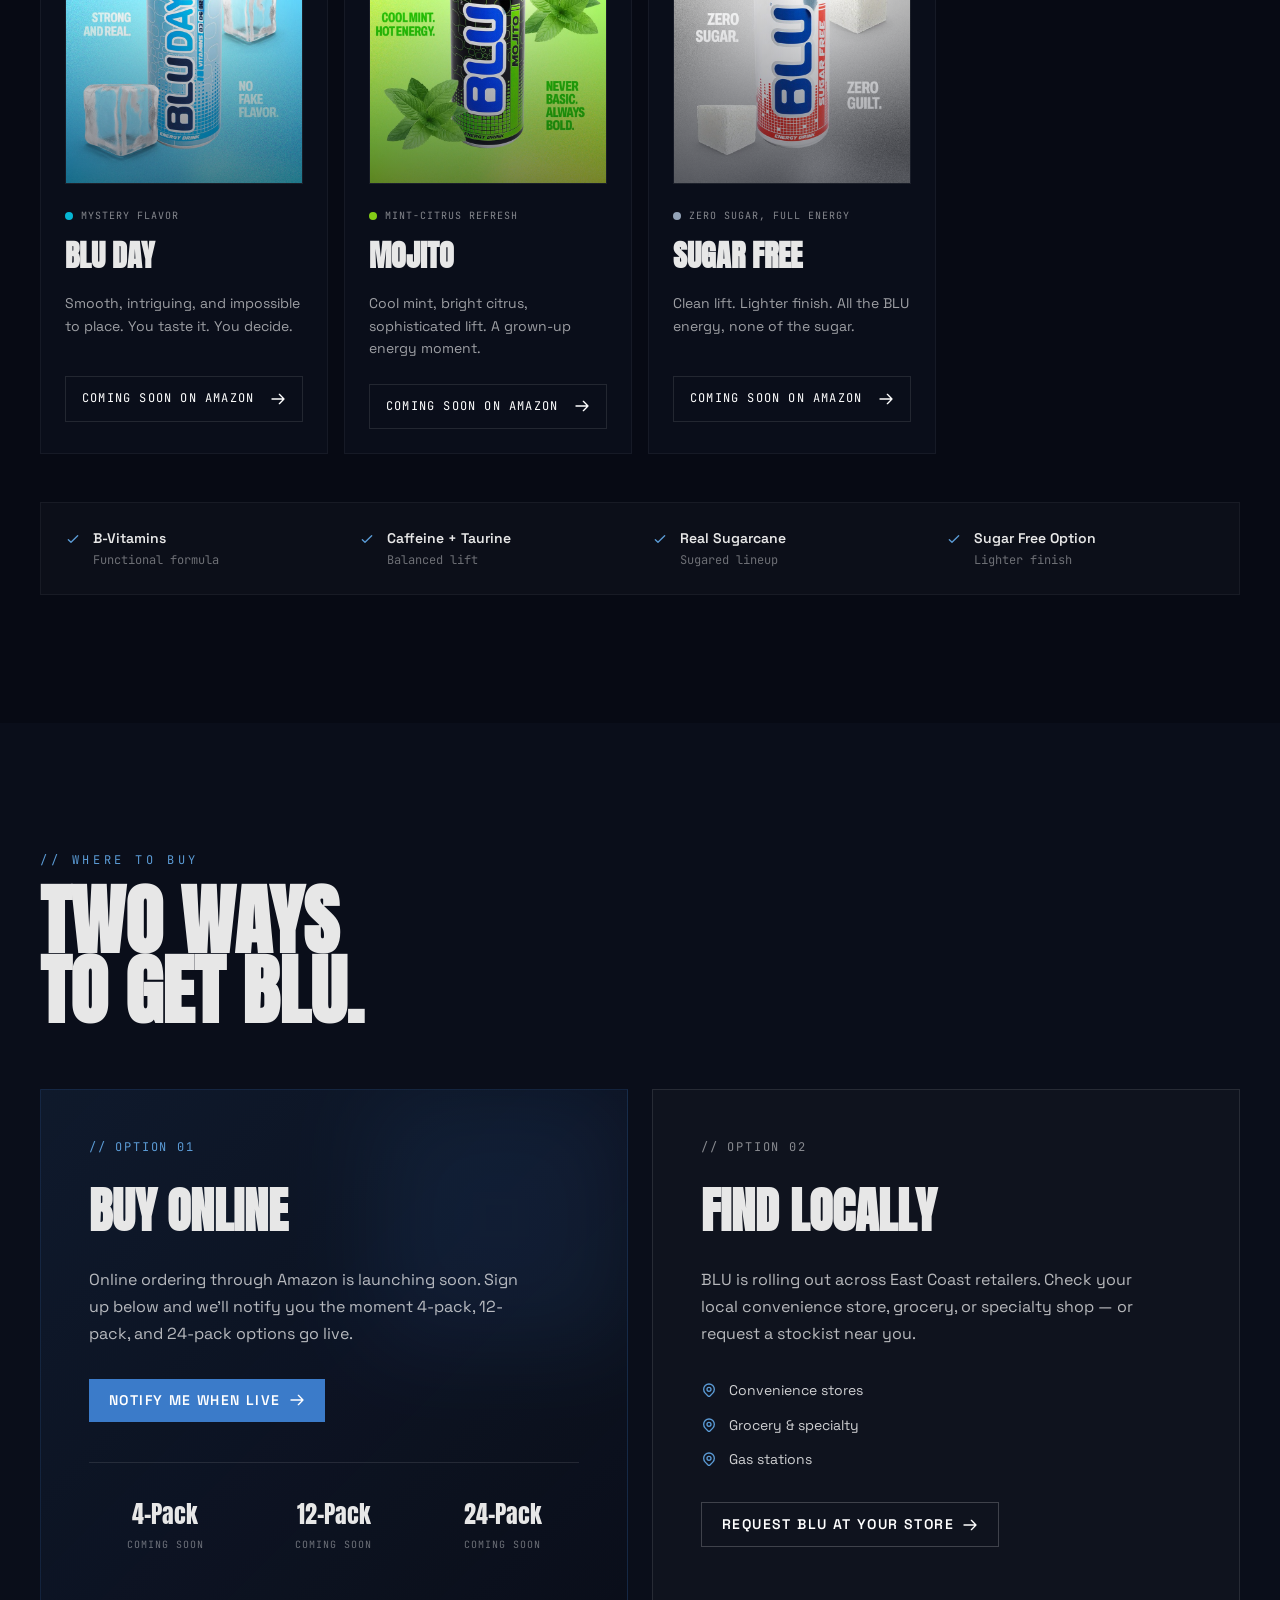
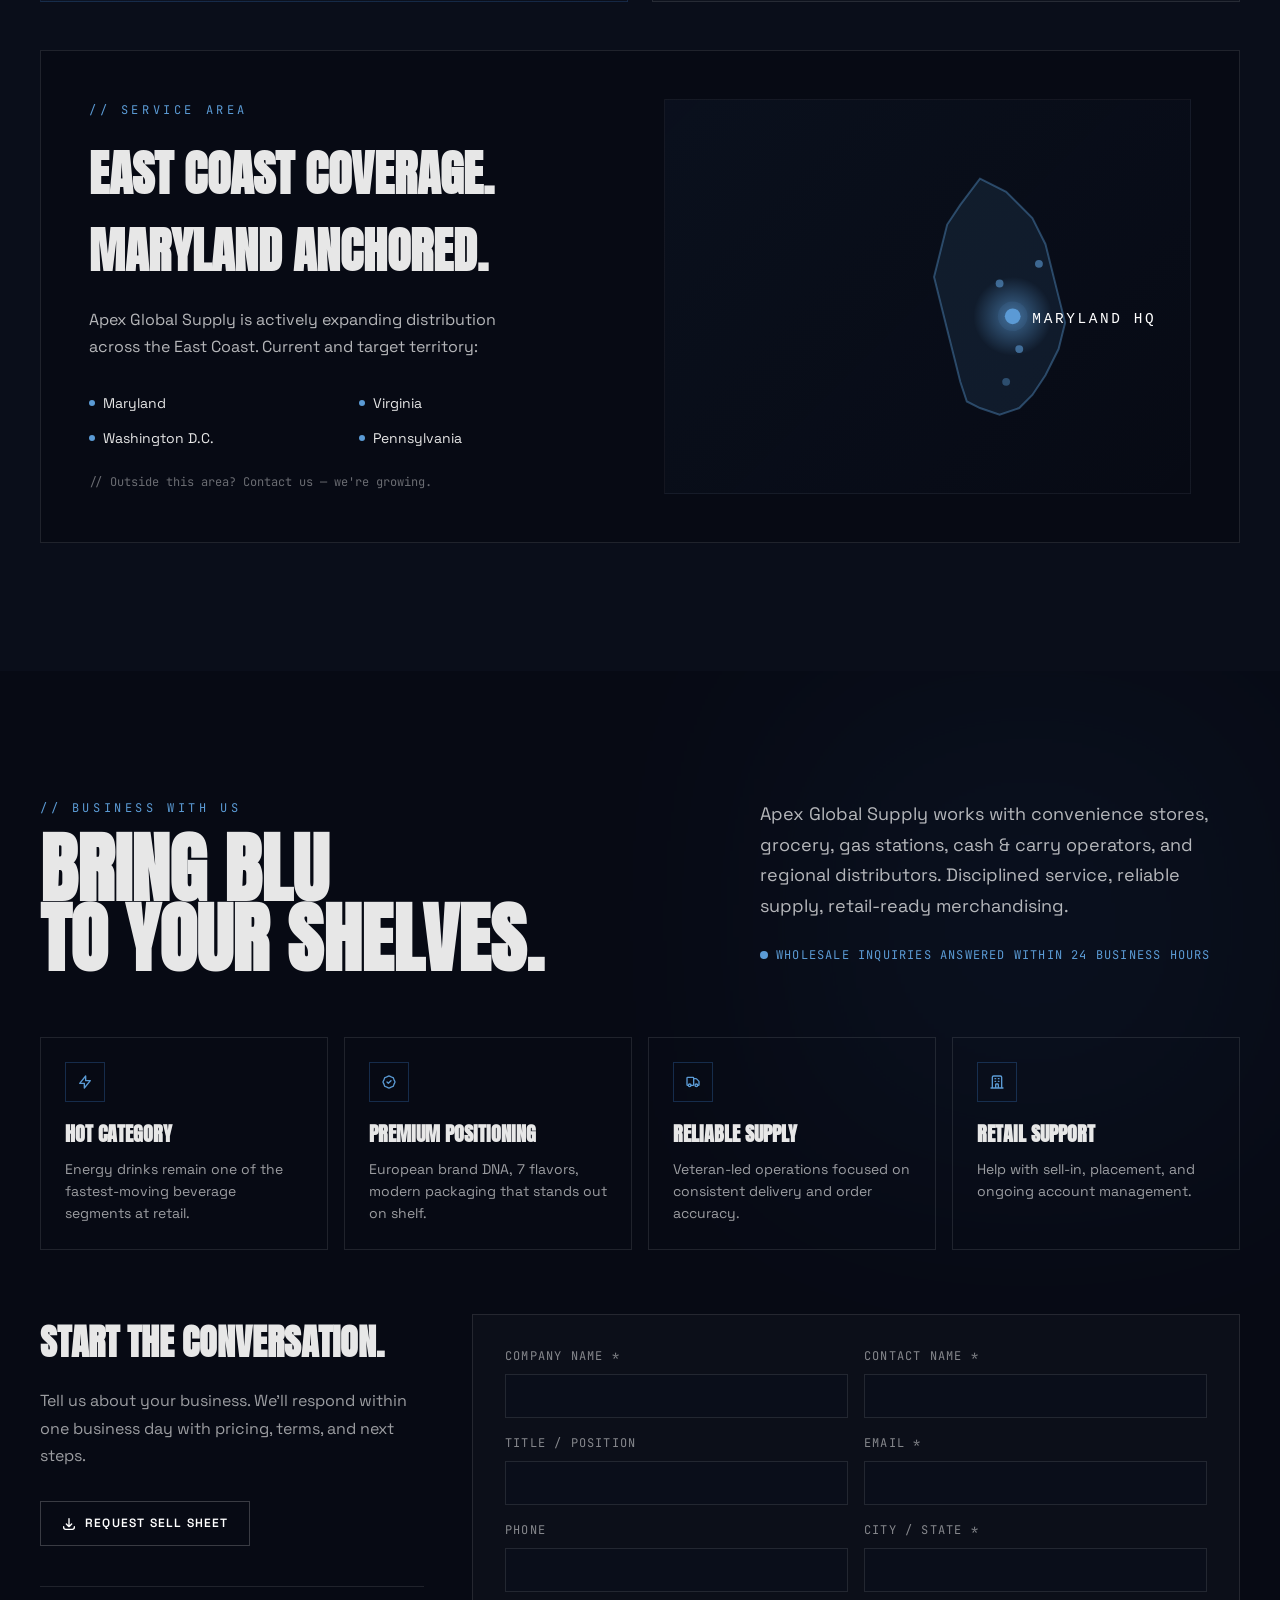
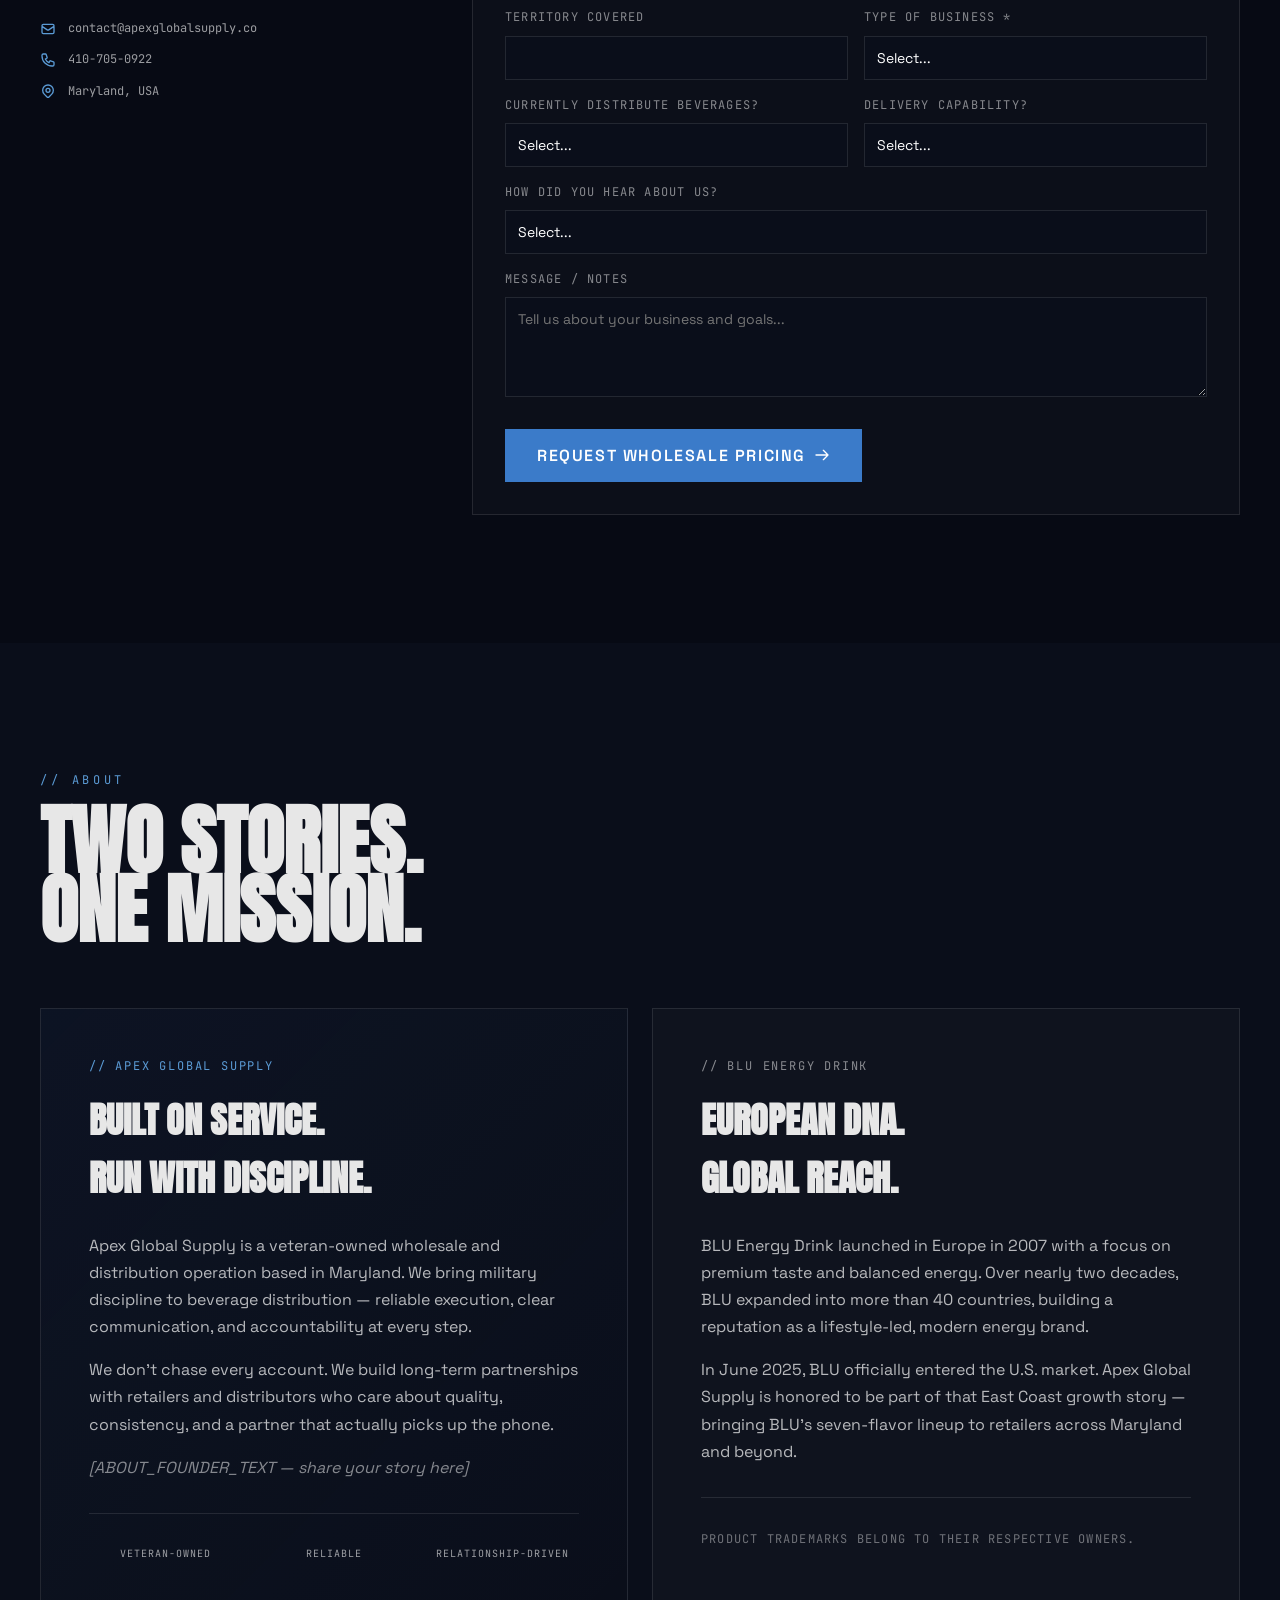
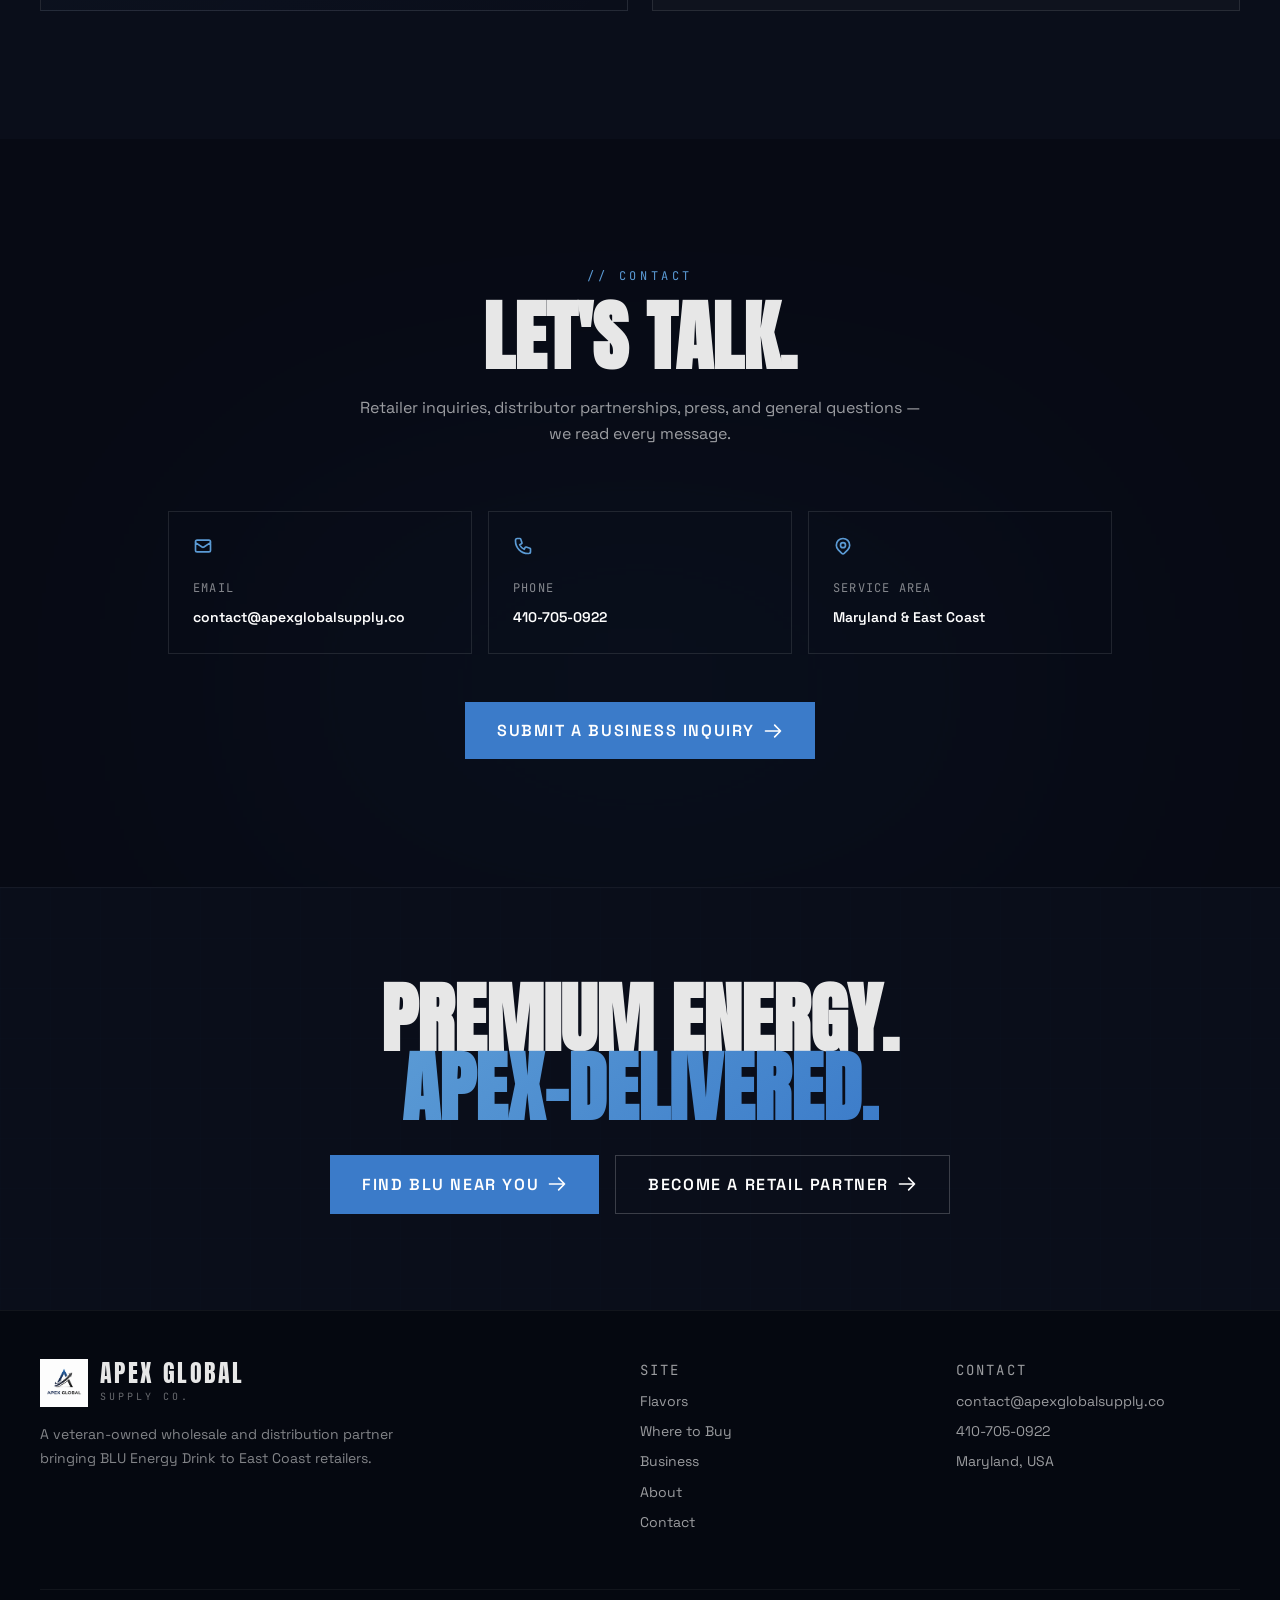
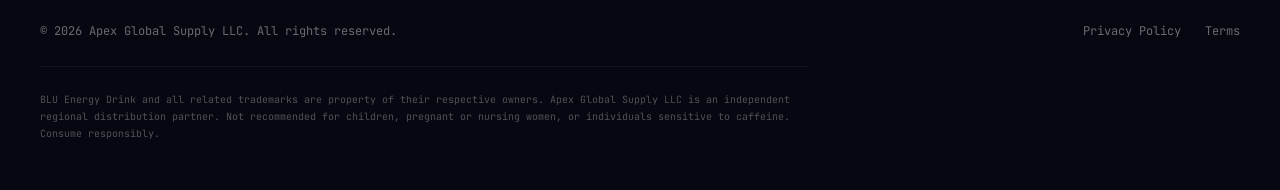
==== commit 2962fd9b: "Wired up contact form with Web3Forms" ====
--- a/index.html
+++ b/index.html
@@ -419,7 +419,11 @@
       </div>
 
       <div id="form-container">
-        <form class="form-box" onsubmit="submitForm(event)">
+        <form class="form-box" action="https://api.web3forms.com/submit" method="POST" onsubmit="submitForm(event)">
+          <input type="hidden" name="access_key" value="2c84dc44-4750-4a5e-803d-a2501f9894b9">
+          <input type="hidden" name="subject" value="New Wholesale Inquiry - Apex Global Supply">
+          <input type="hidden" name="from_name" value="Apex Global Supply Website">
+          <input type="checkbox" name="botcheck" style="display:none" tabindex="-1" autocomplete="off">
           <div class="form-grid">
             <div class="field"><label>Company Name *</label><input type="text" name="company" required></div>
             <div class="field"><label>Contact Name *</label><input type="text" name="contactName" required></div>
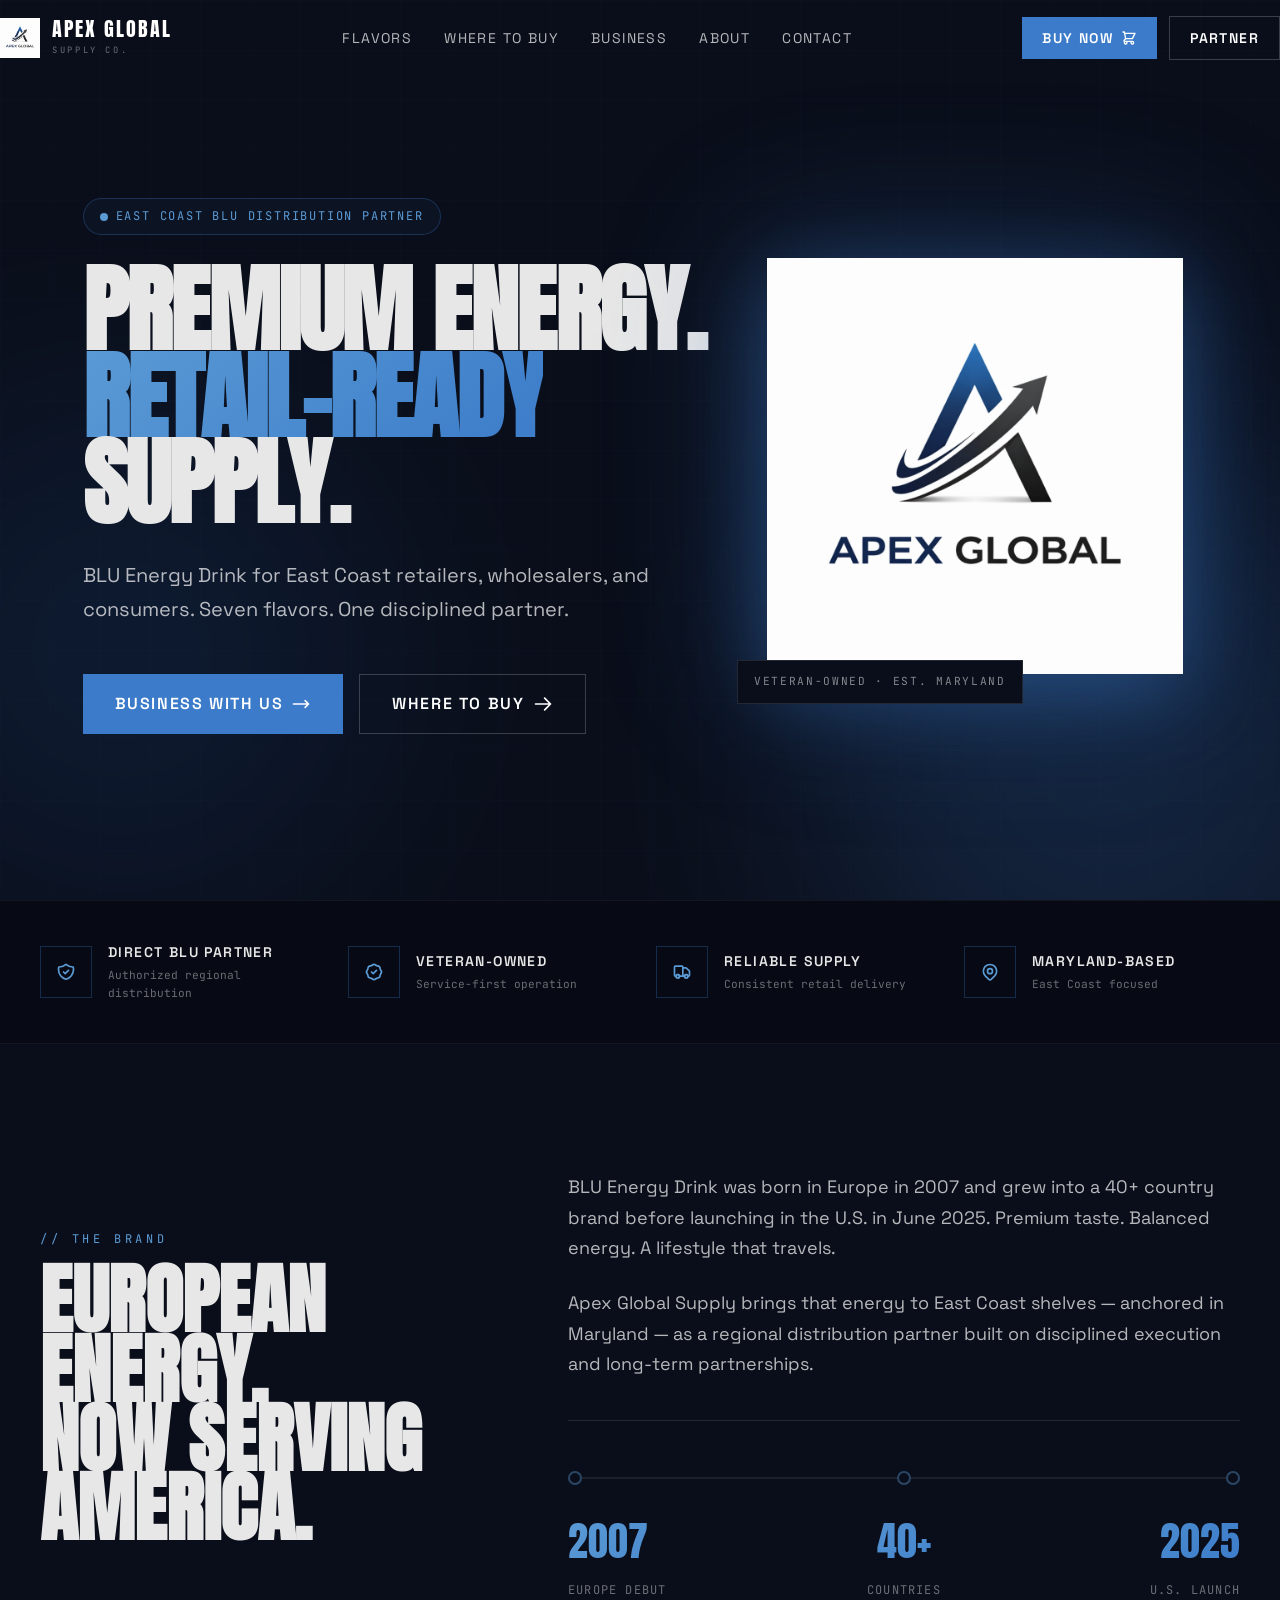
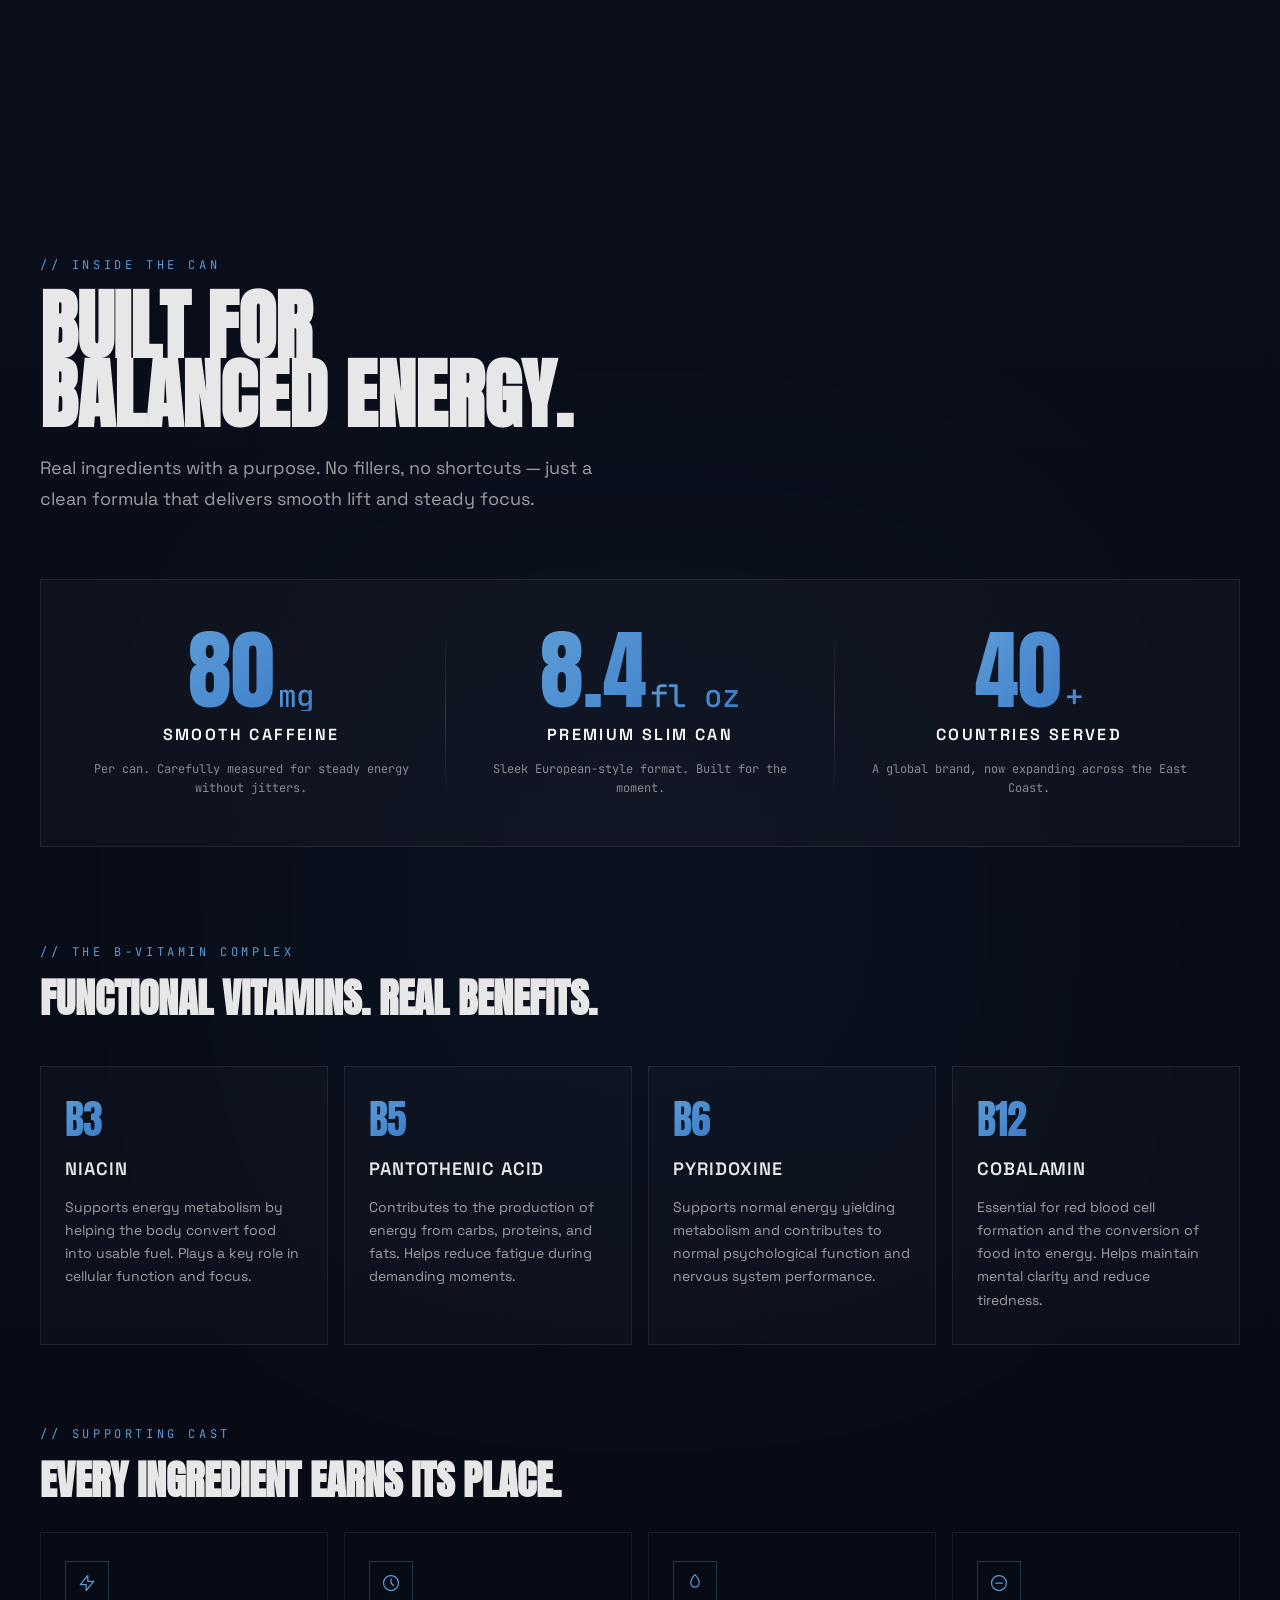
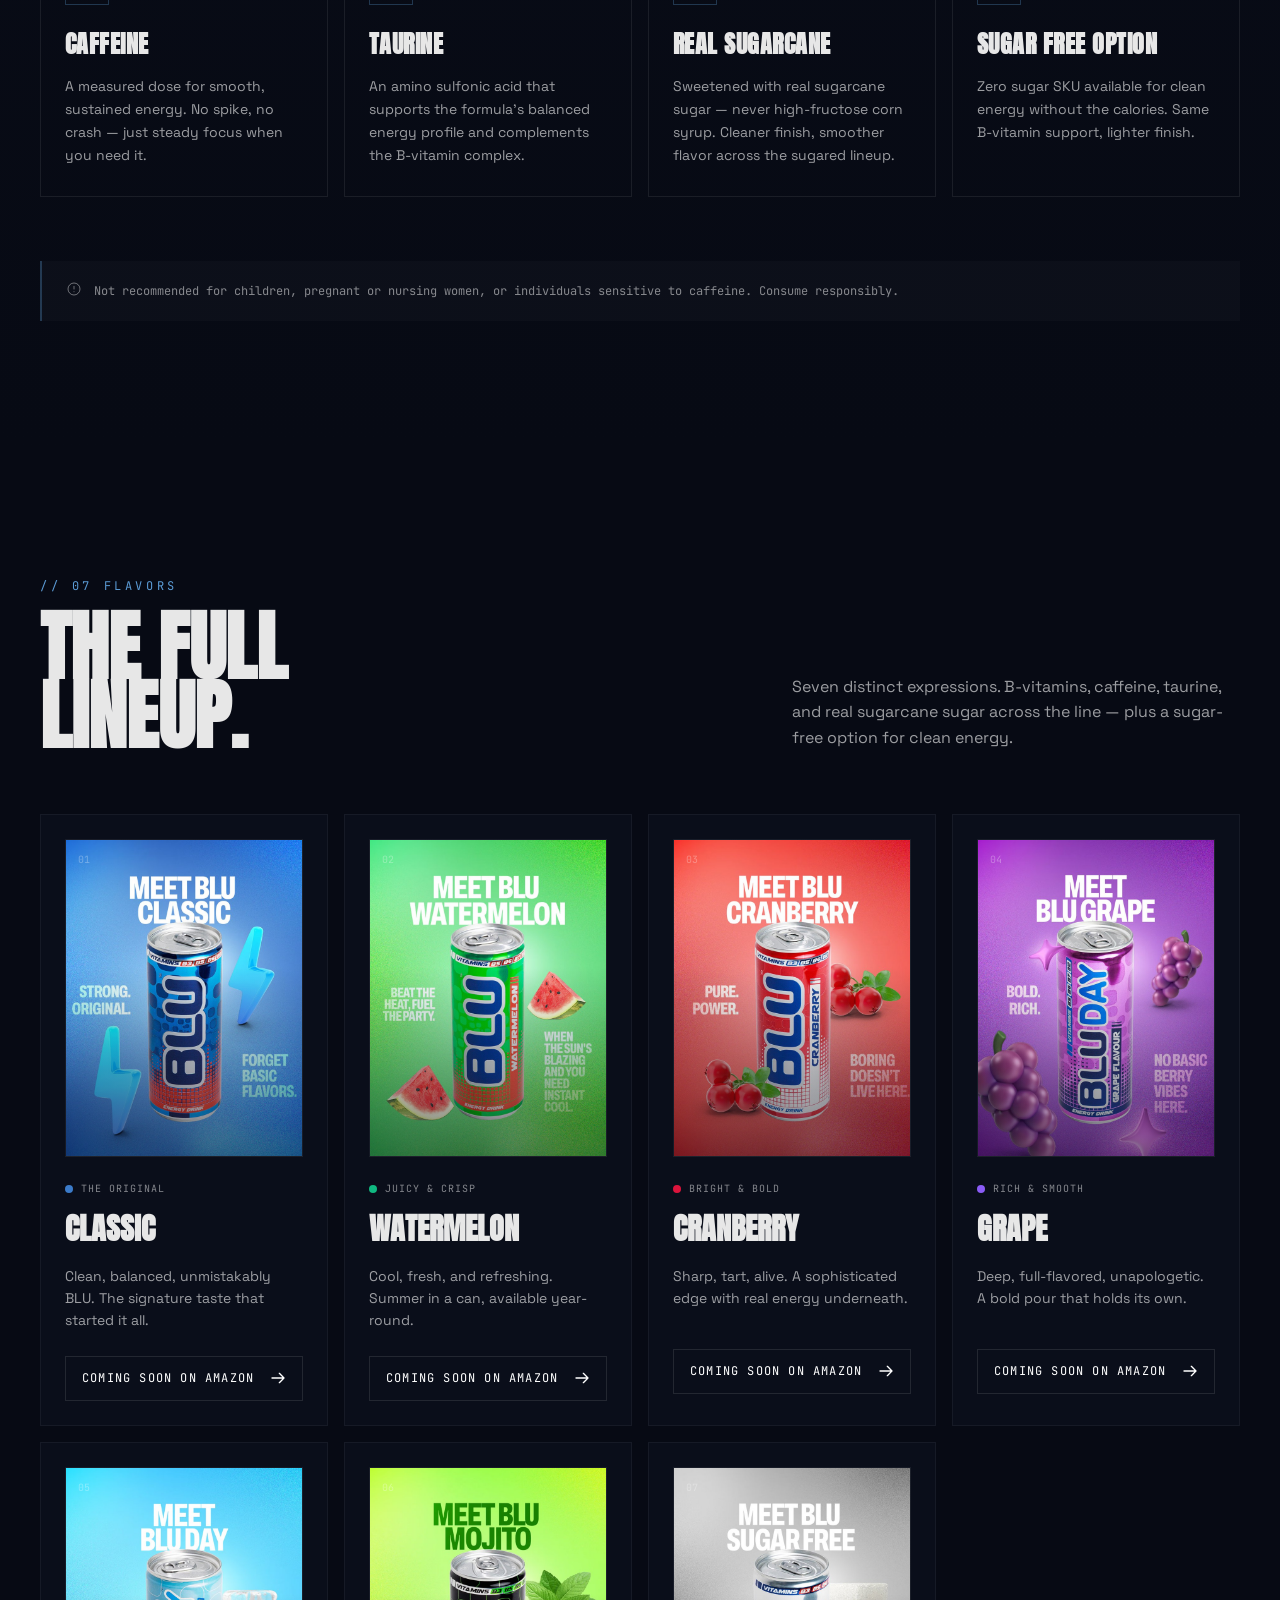
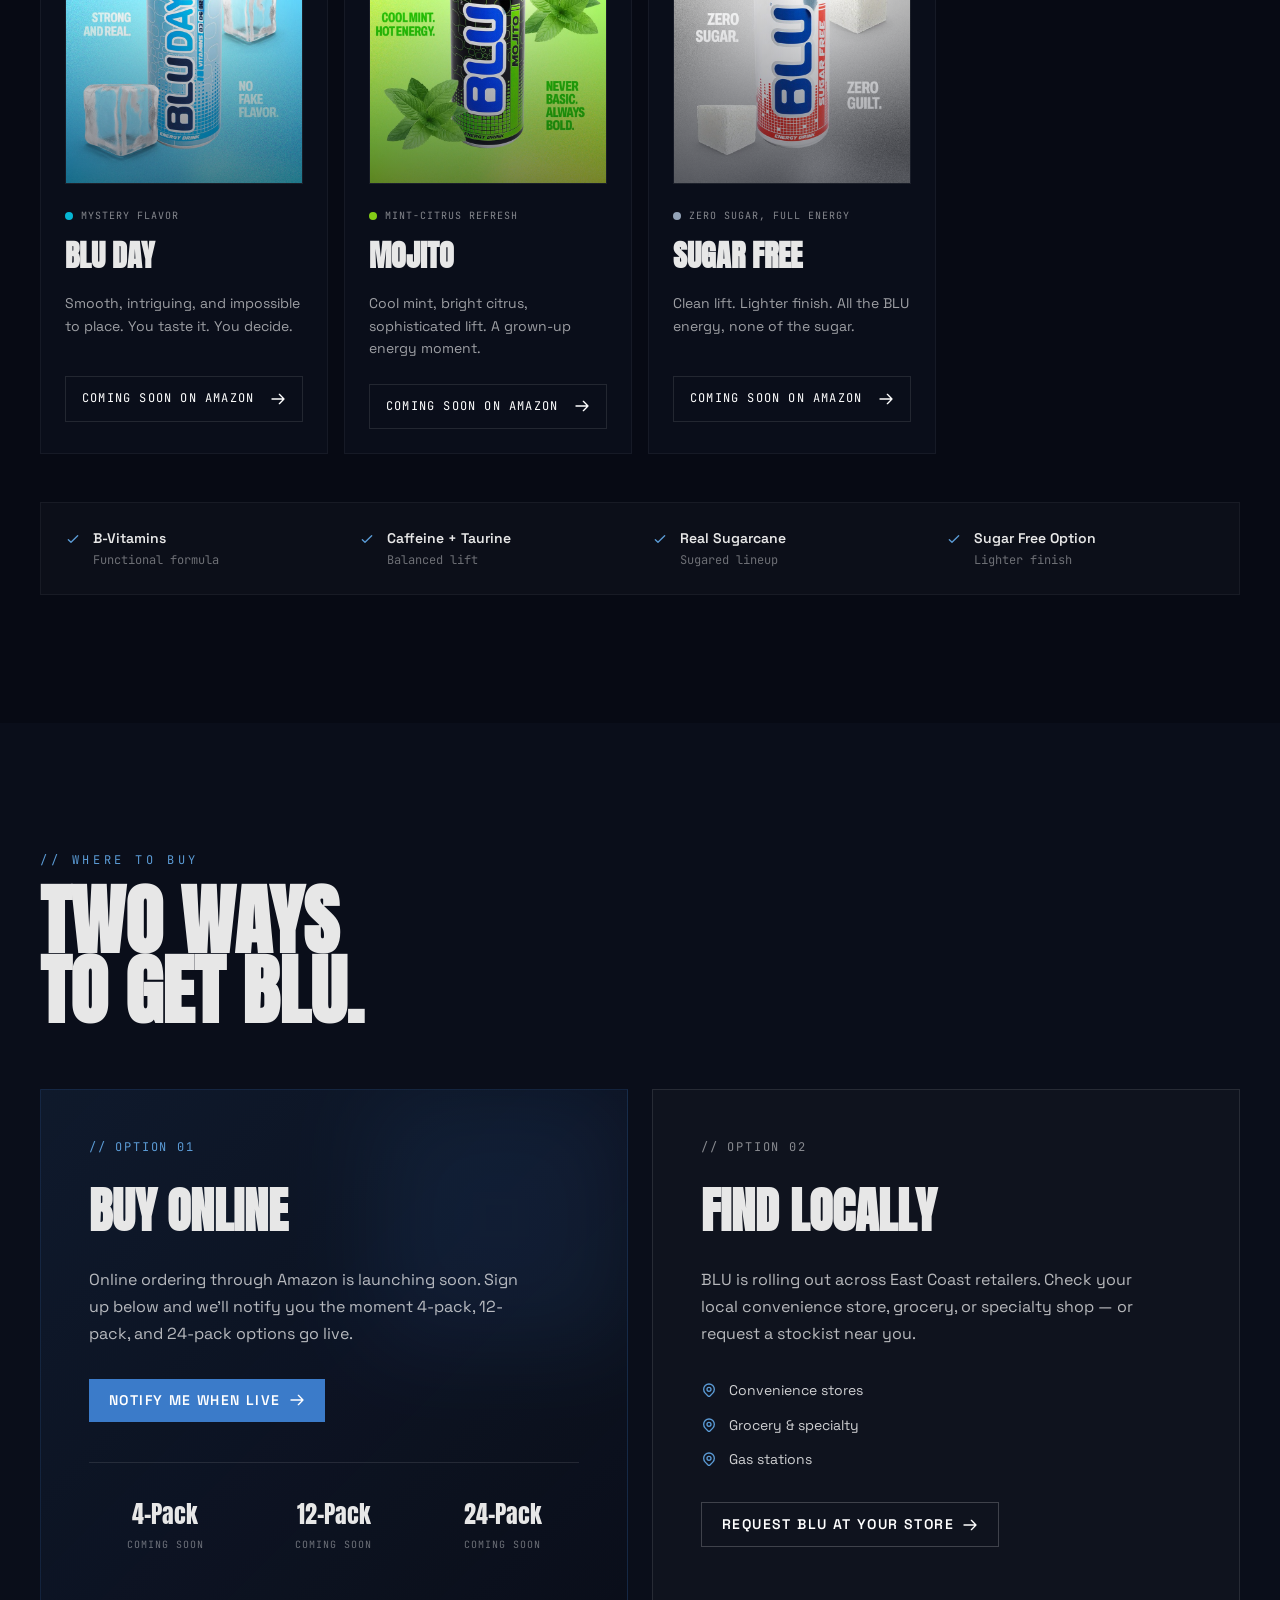
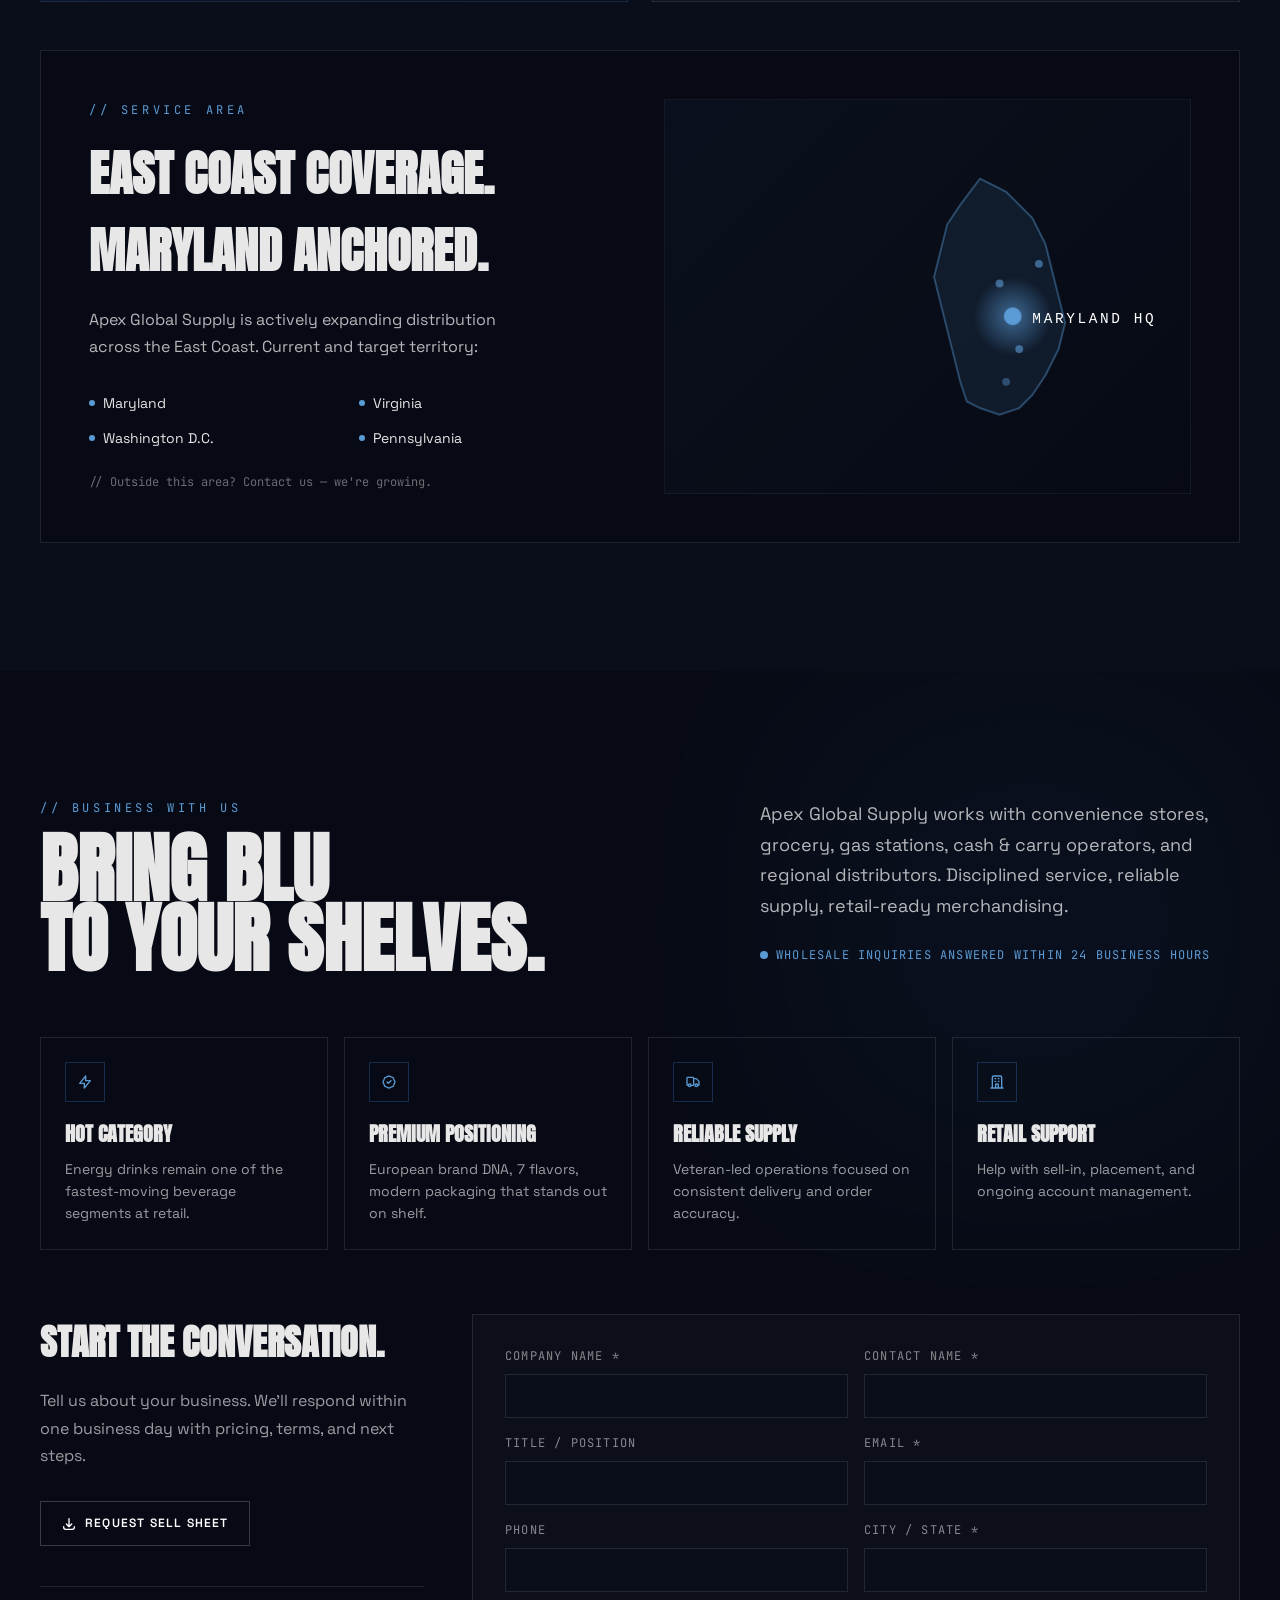
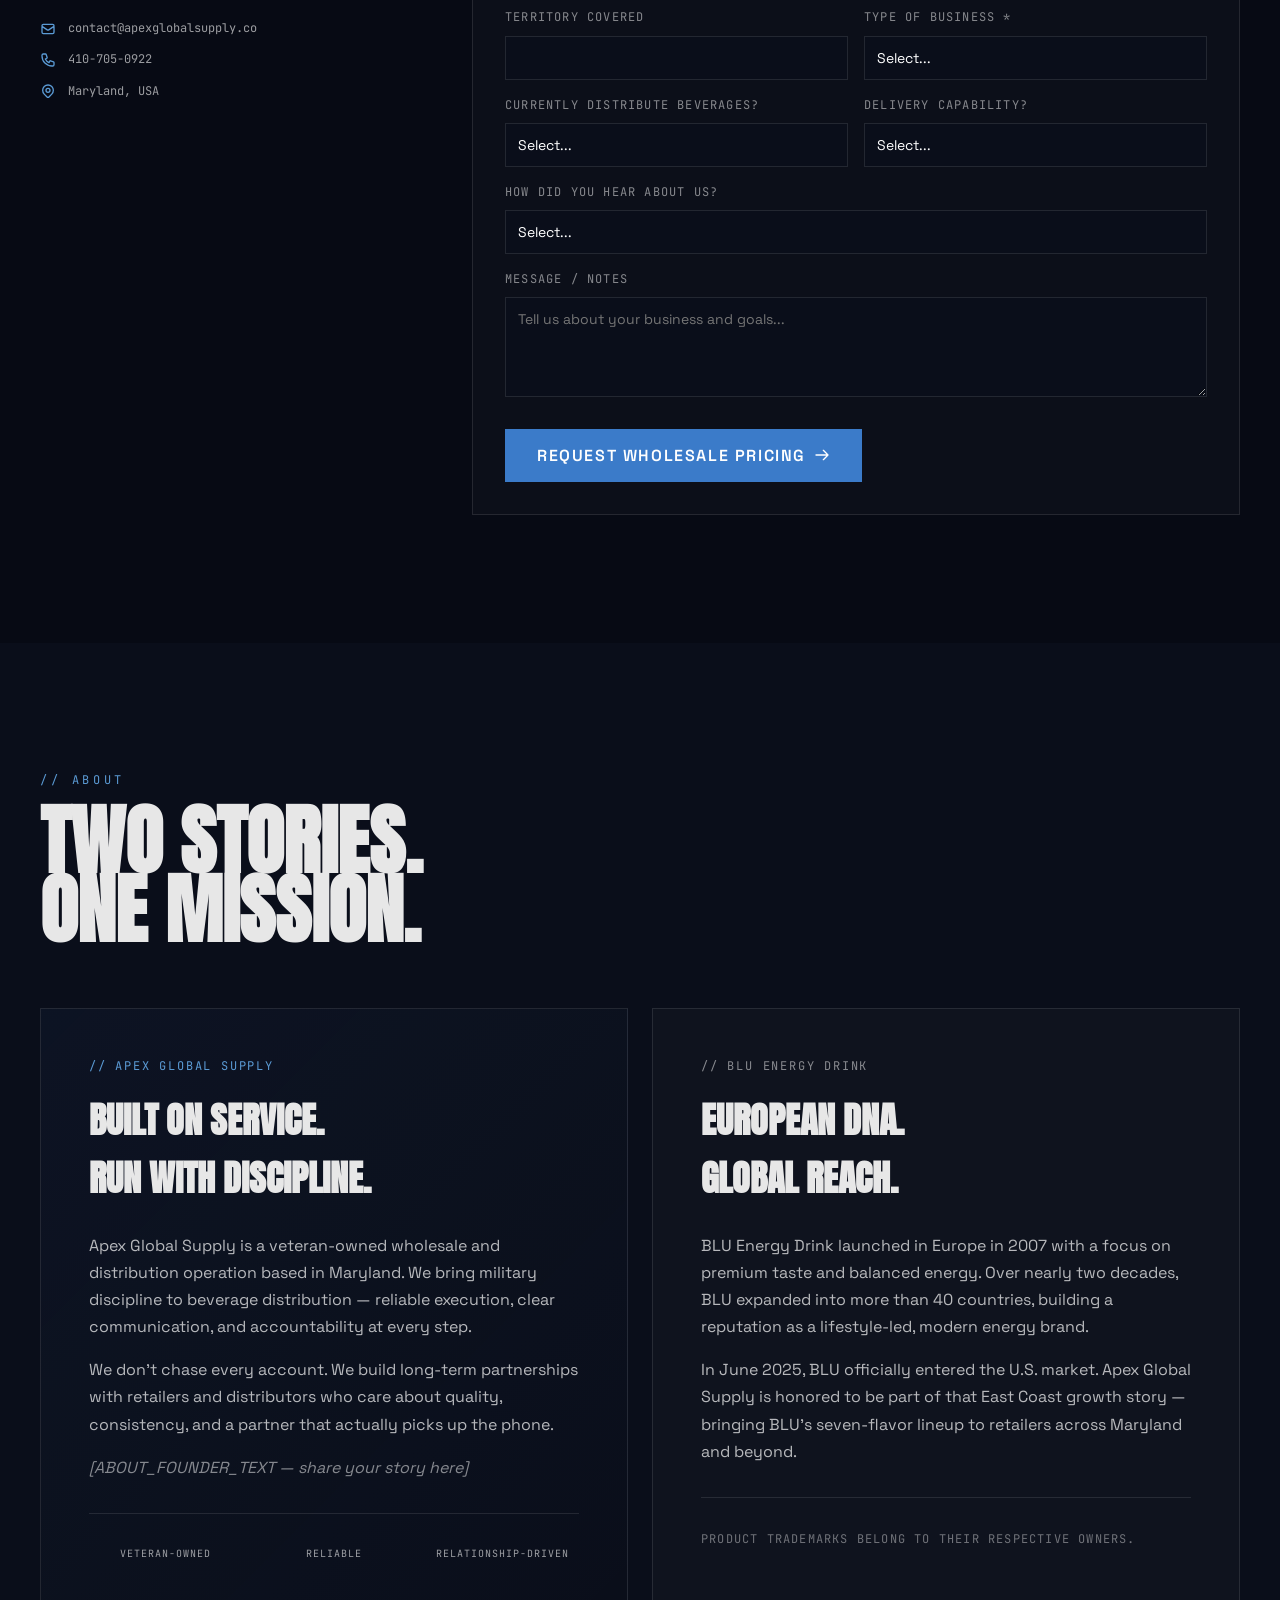
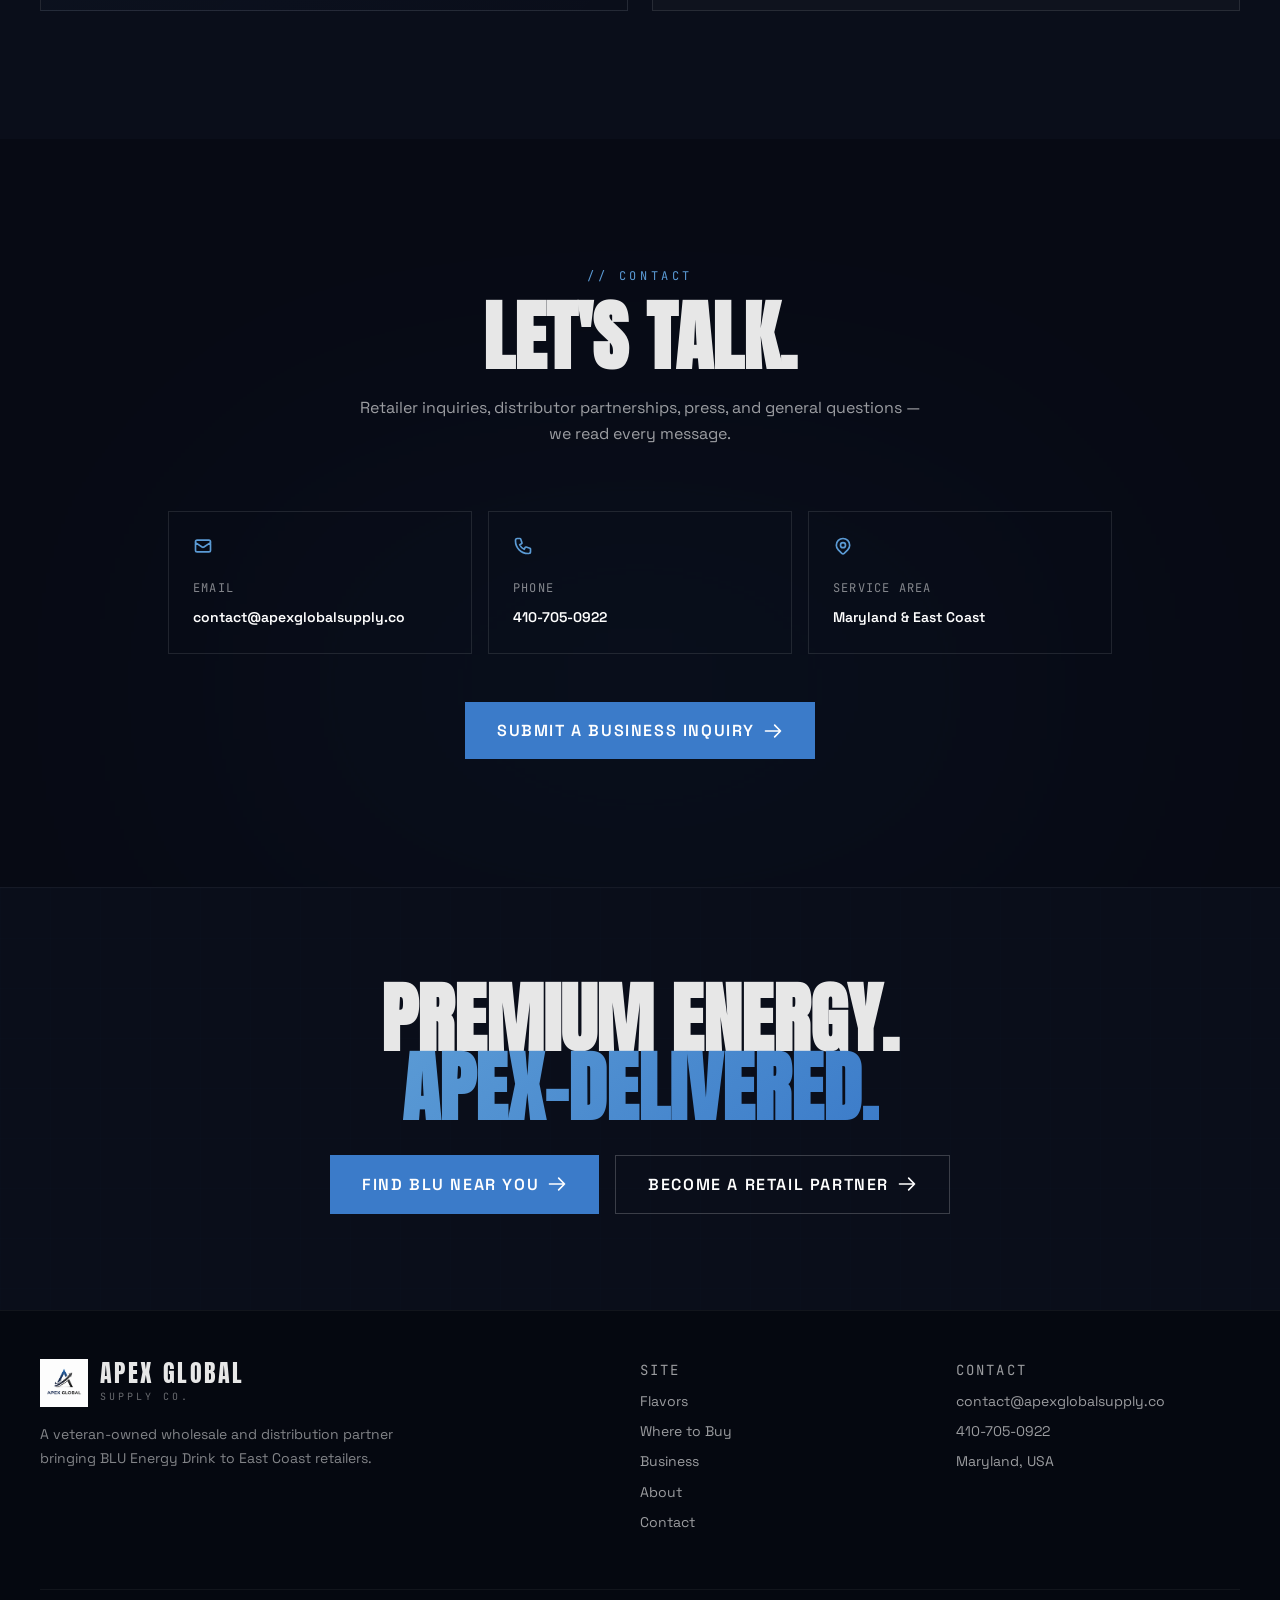
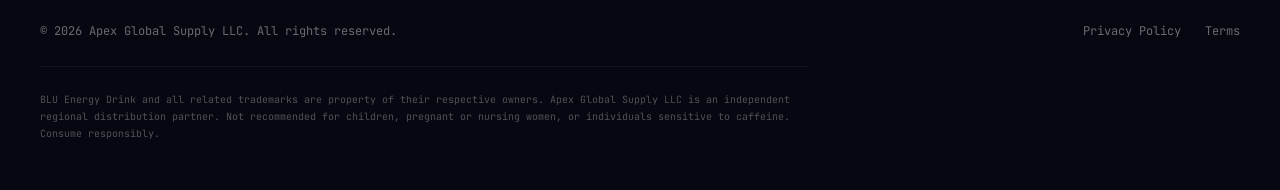
==== commit d28b6e2a: "Added Privacy Policy page" ====
--- a/index.html
+++ b/index.html
@@ -586,7 +586,7 @@
     <div class="footer-bottom">
       <div>© <span id="year"></span> Apex Global Supply LLC. All rights reserved.</div>
       <div class="footer-legal-links">
-        <a href="#">Privacy Policy</a>
+        <a href="privacy-policy.html">Privacy Policy</a>
         <a href="#">Terms</a>
       </div>
     </div>
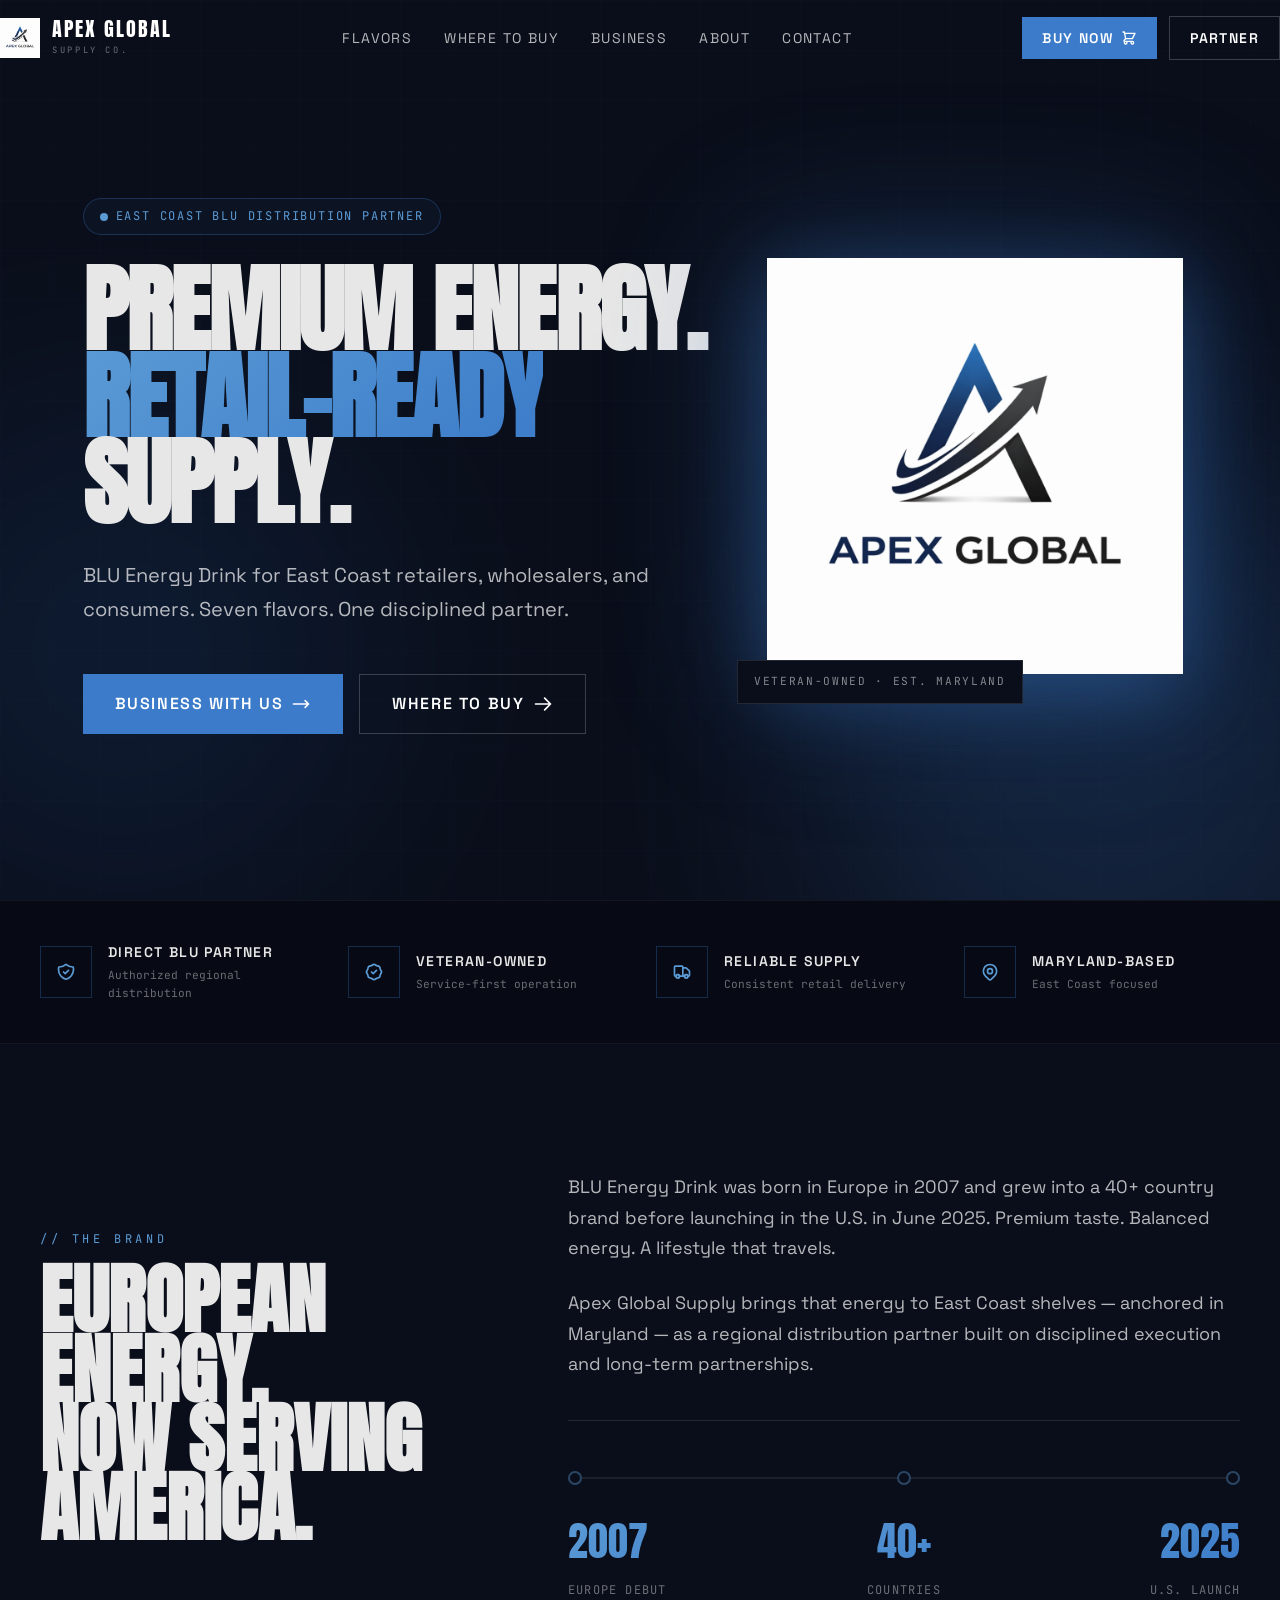
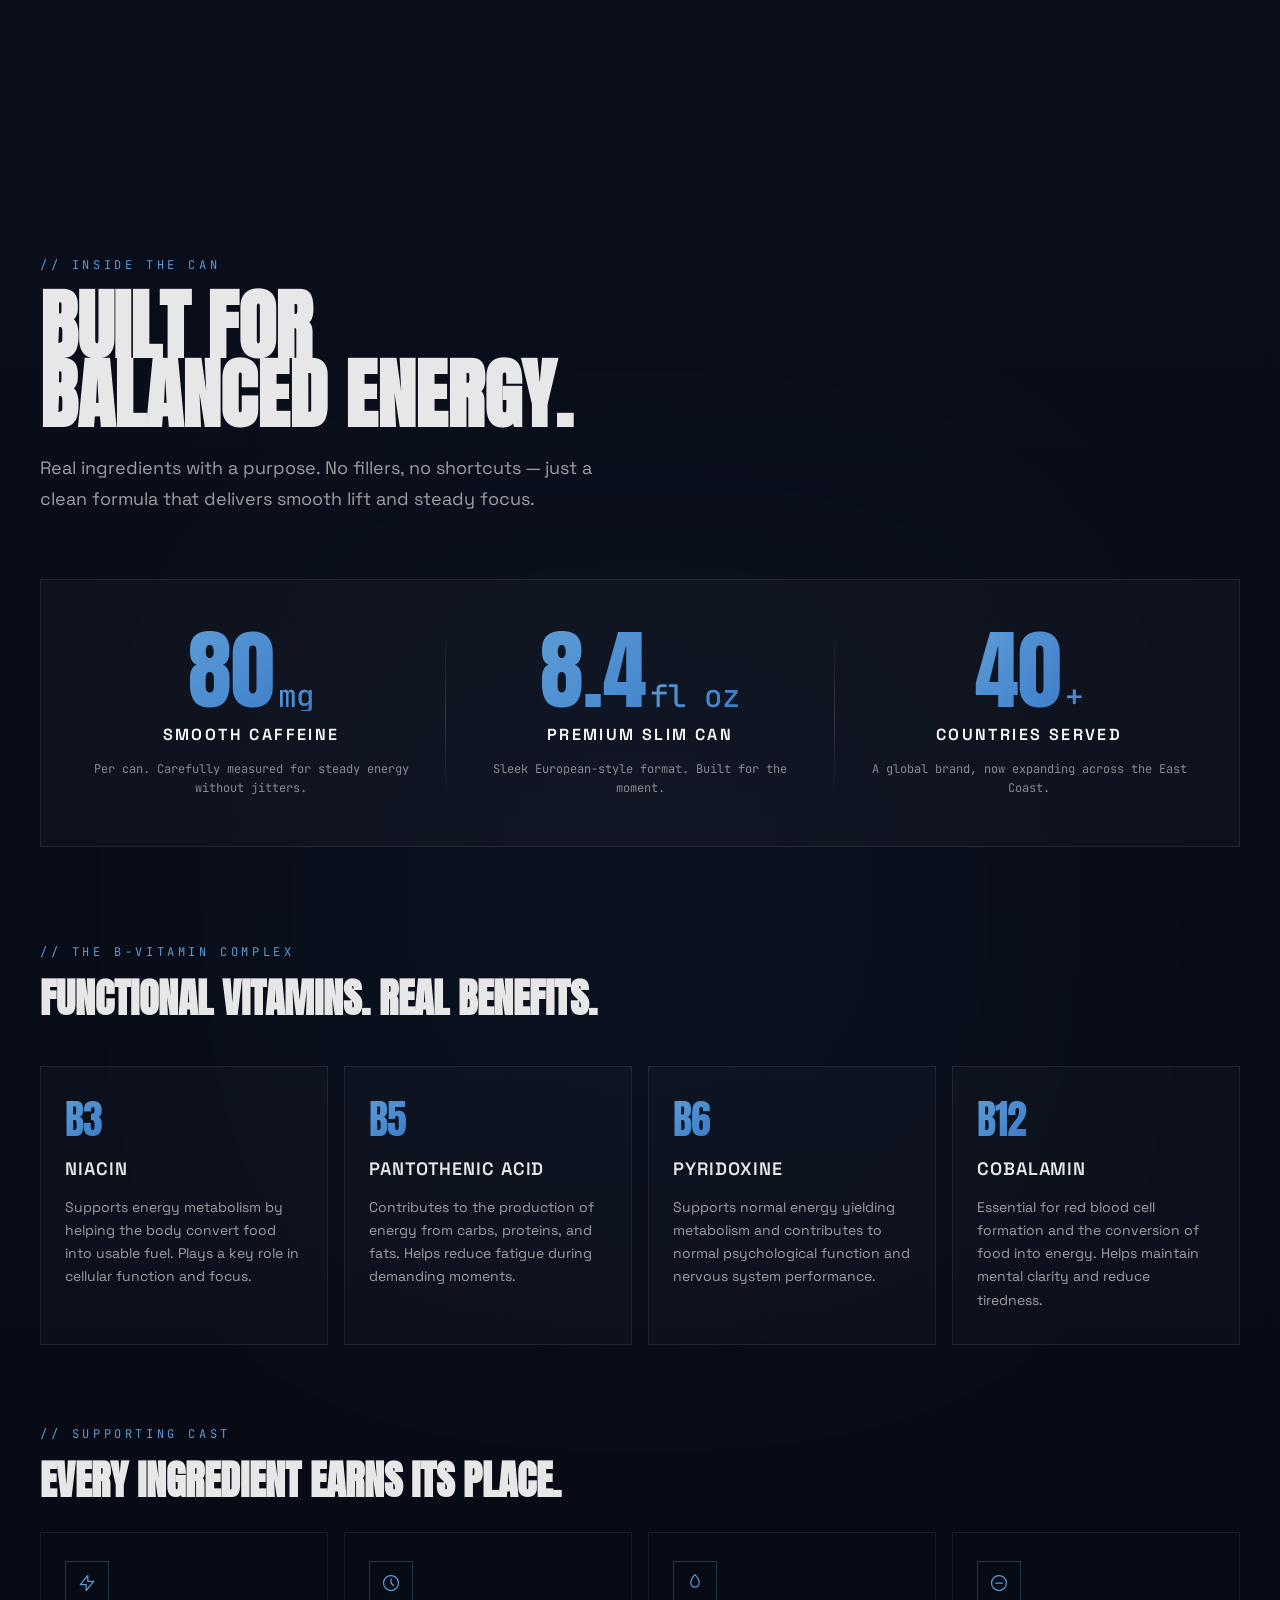
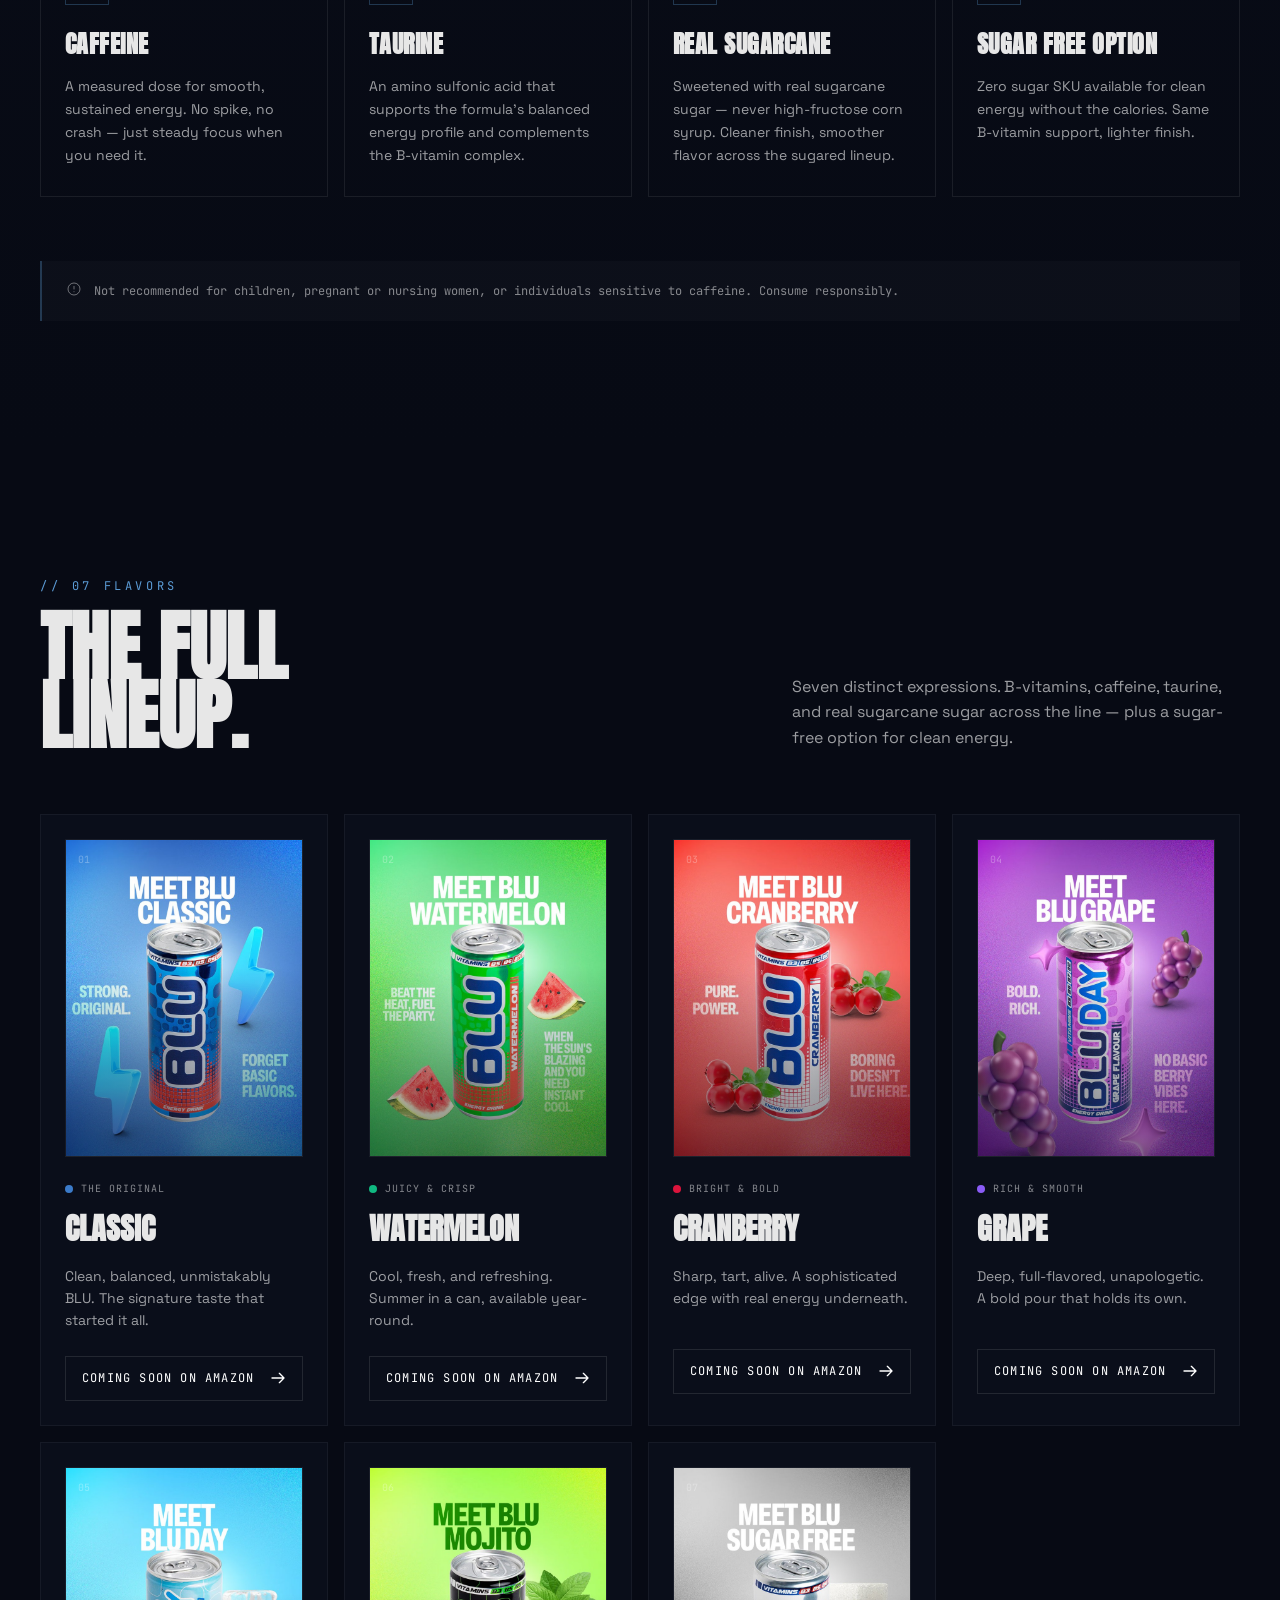
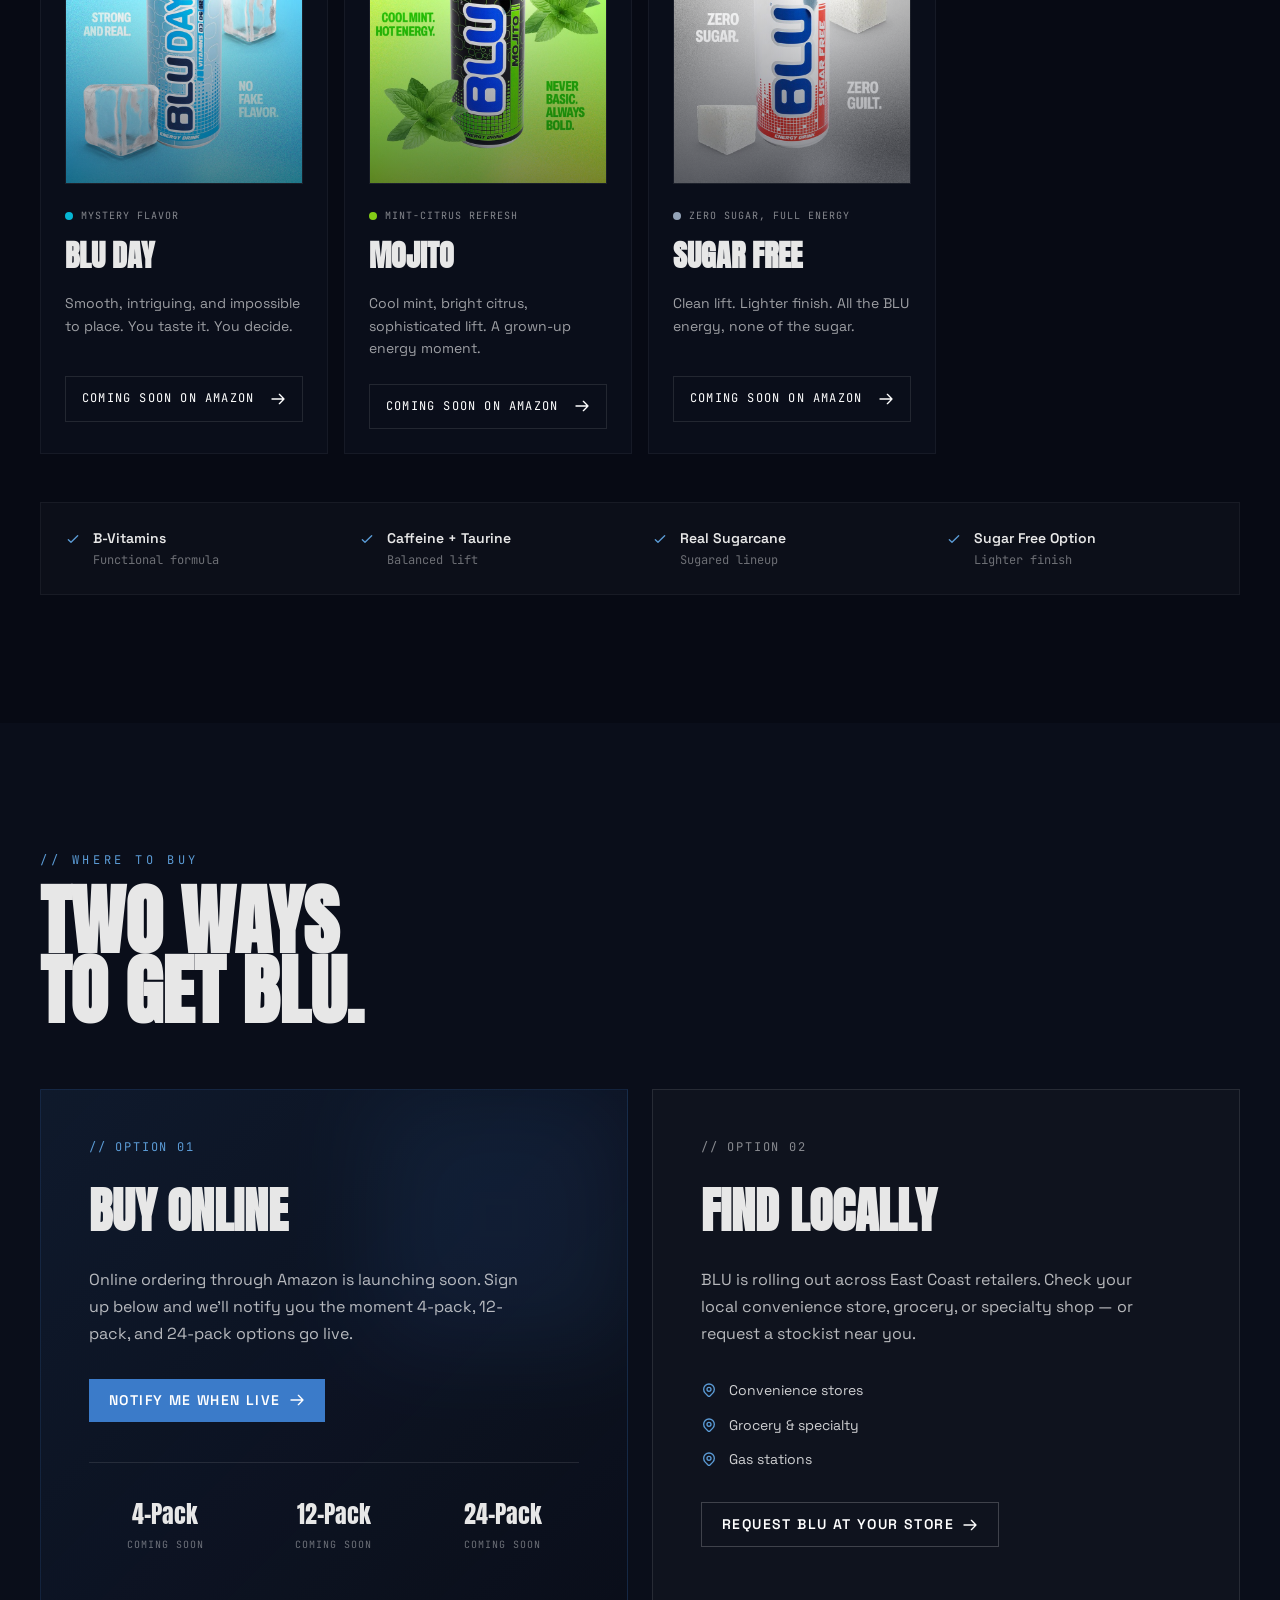
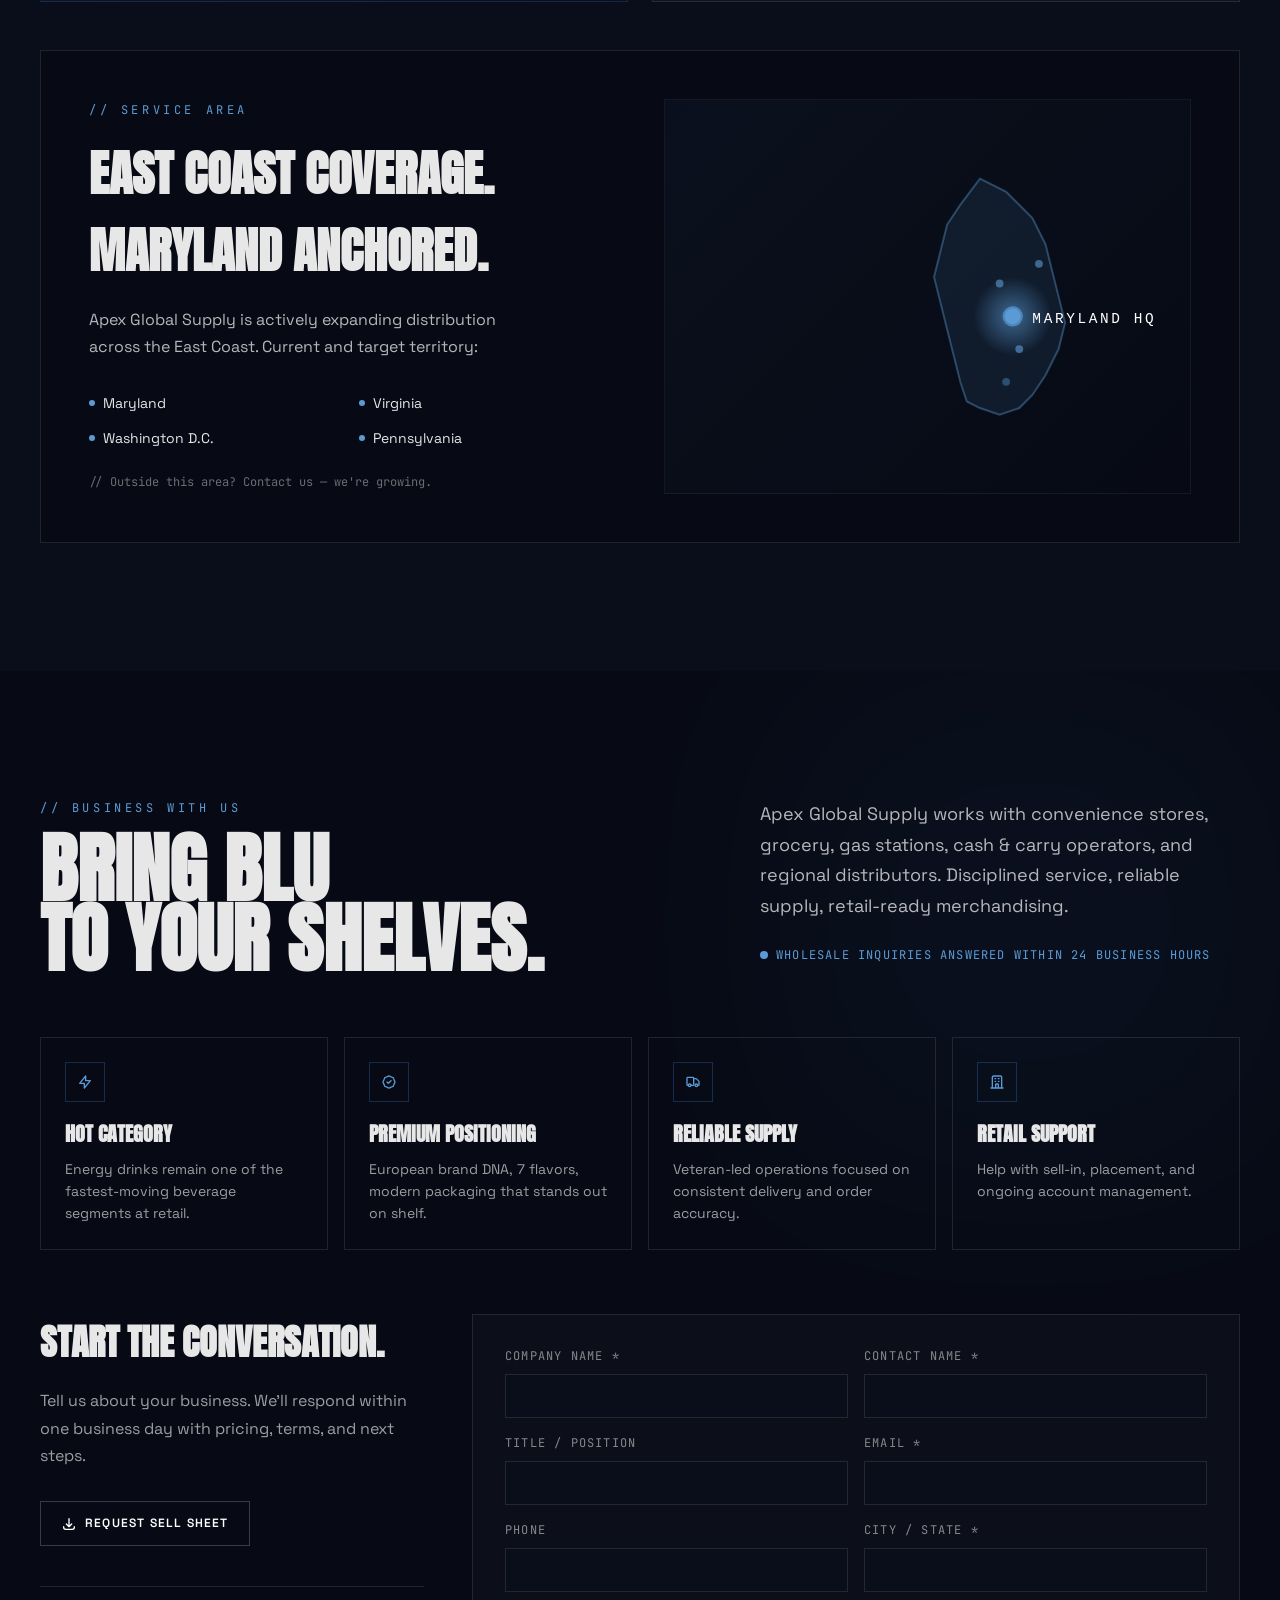
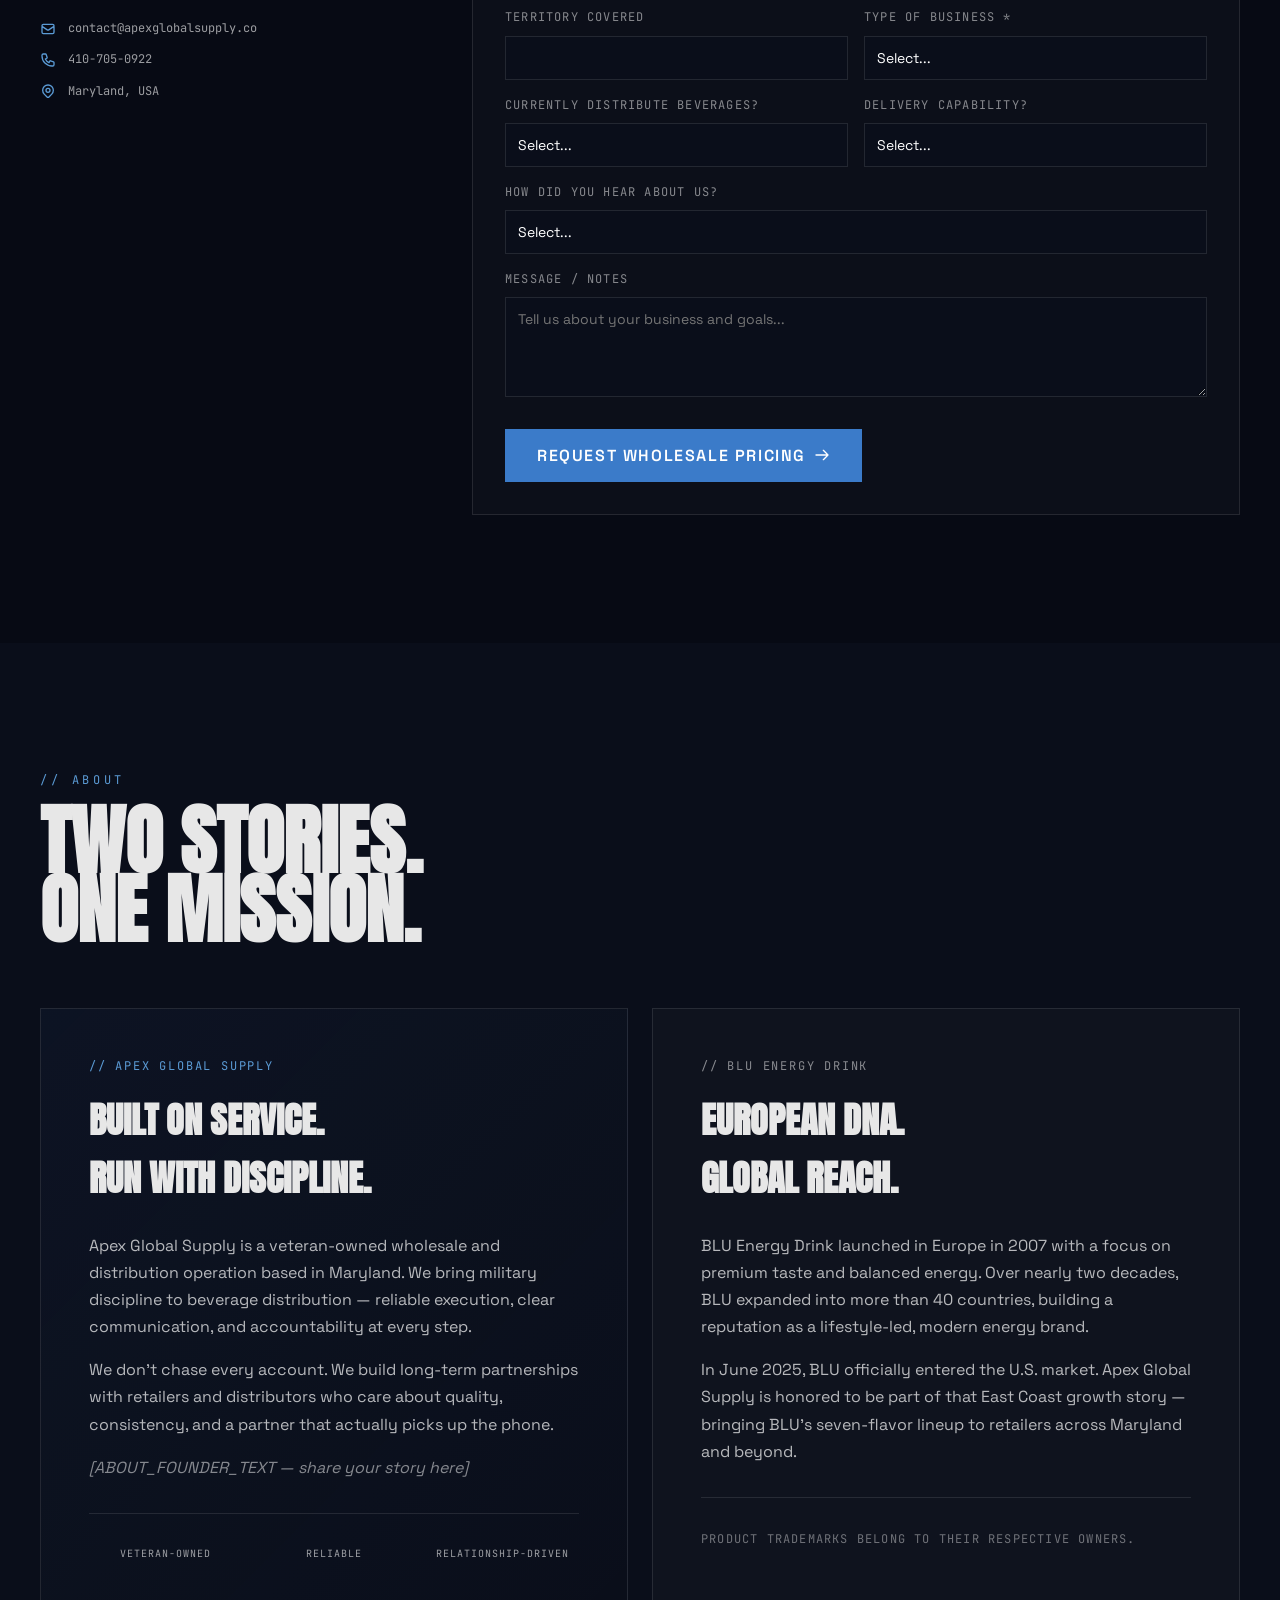
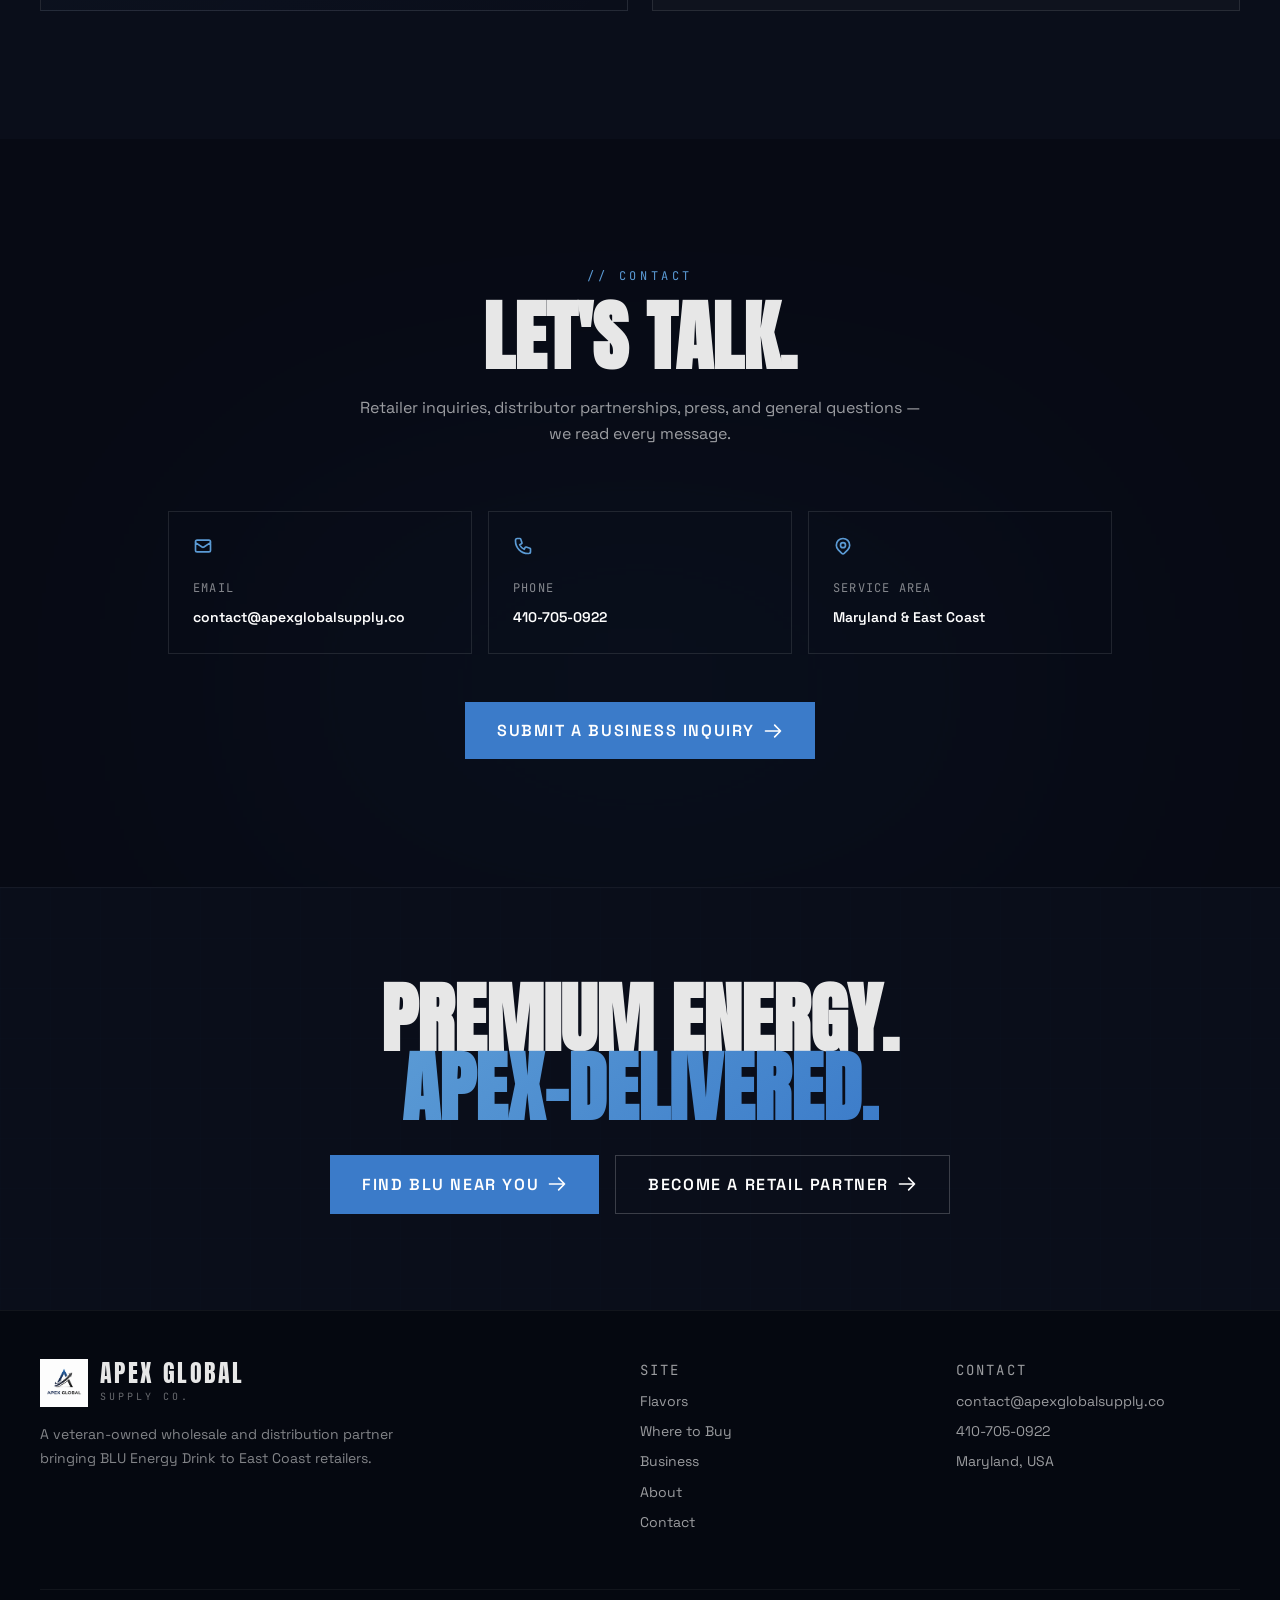
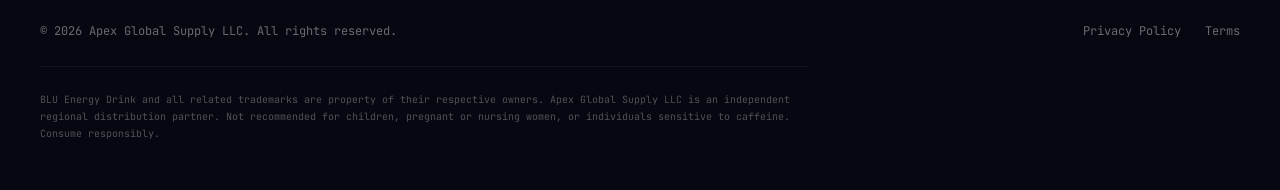
==== commit 11594a03: "Added Terms of Service page" ====
--- a/index.html
+++ b/index.html
@@ -587,7 +587,7 @@
       <div>© <span id="year"></span> Apex Global Supply LLC. All rights reserved.</div>
       <div class="footer-legal-links">
         <a href="privacy-policy.html">Privacy Policy</a>
-        <a href="#">Terms</a>
+        <a href="terms.html">Terms</a>
       </div>
     </div>
     <div class="footer-disclaimer">
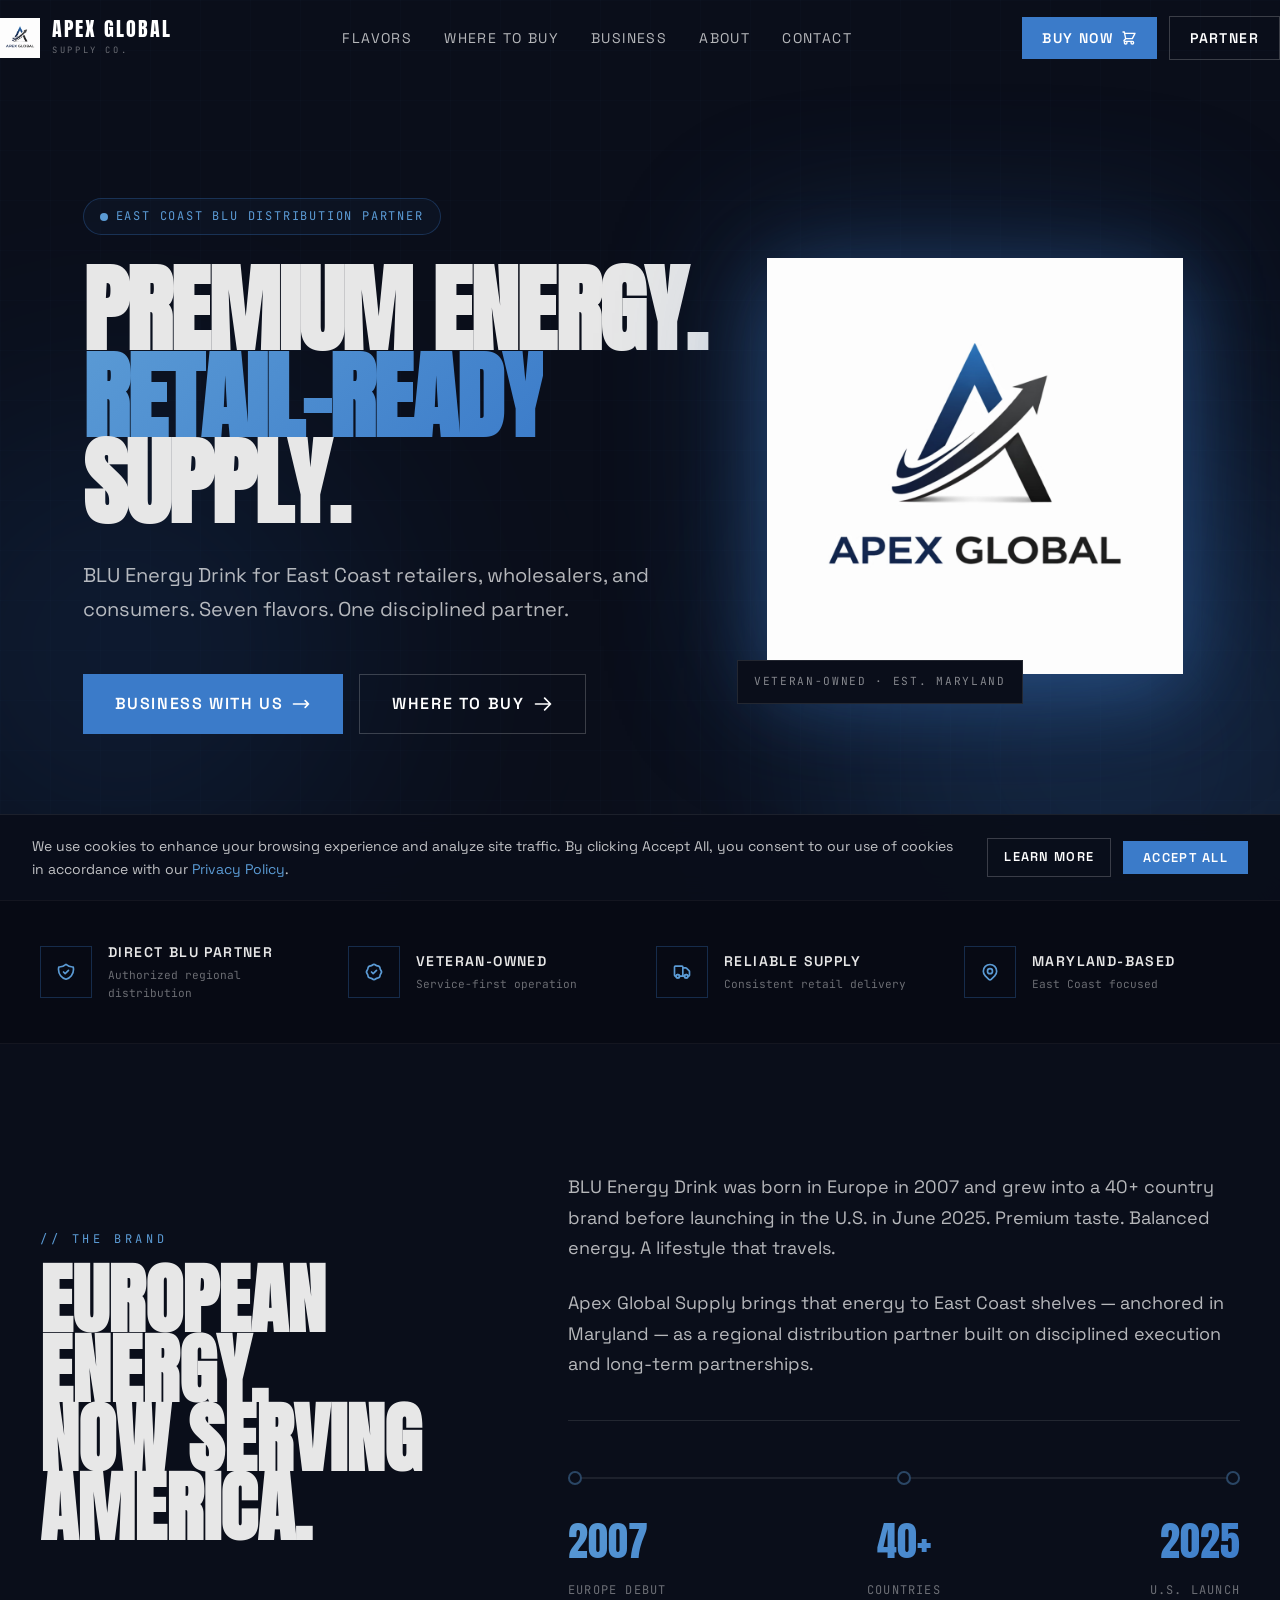
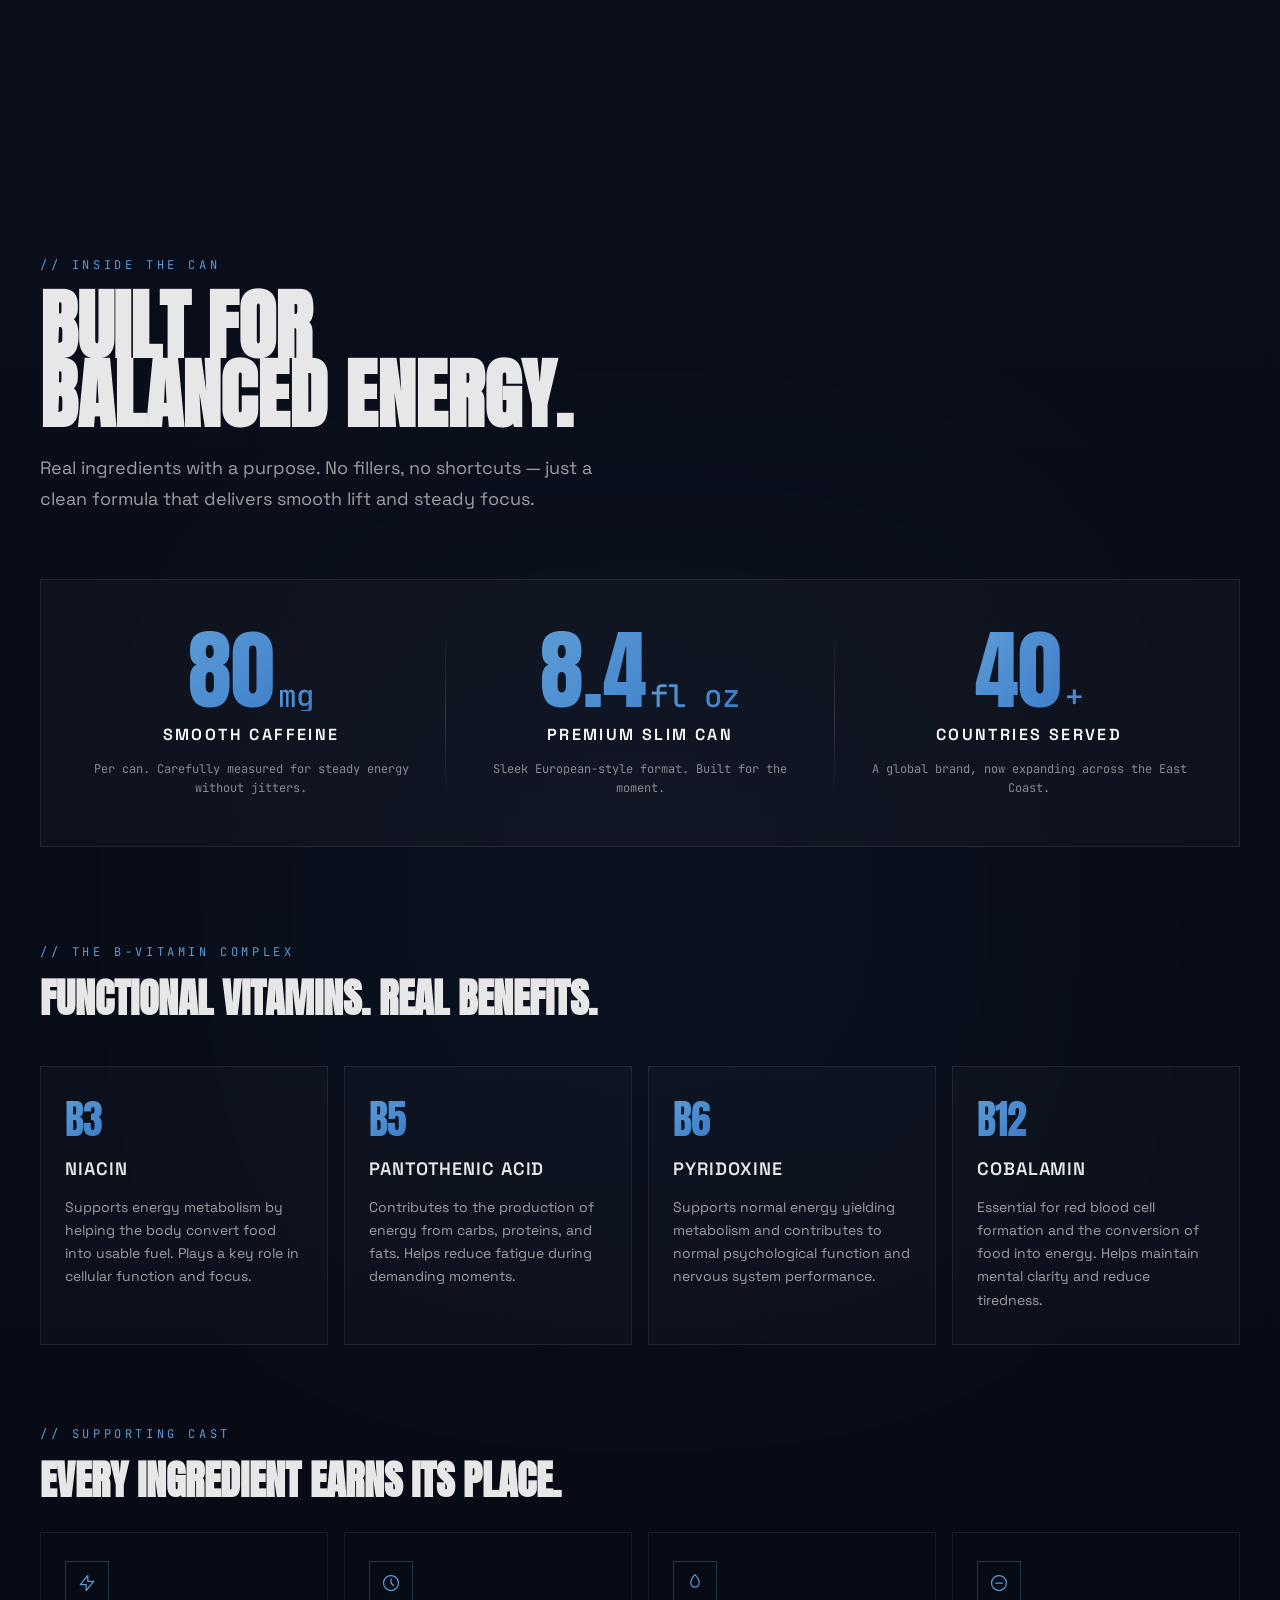
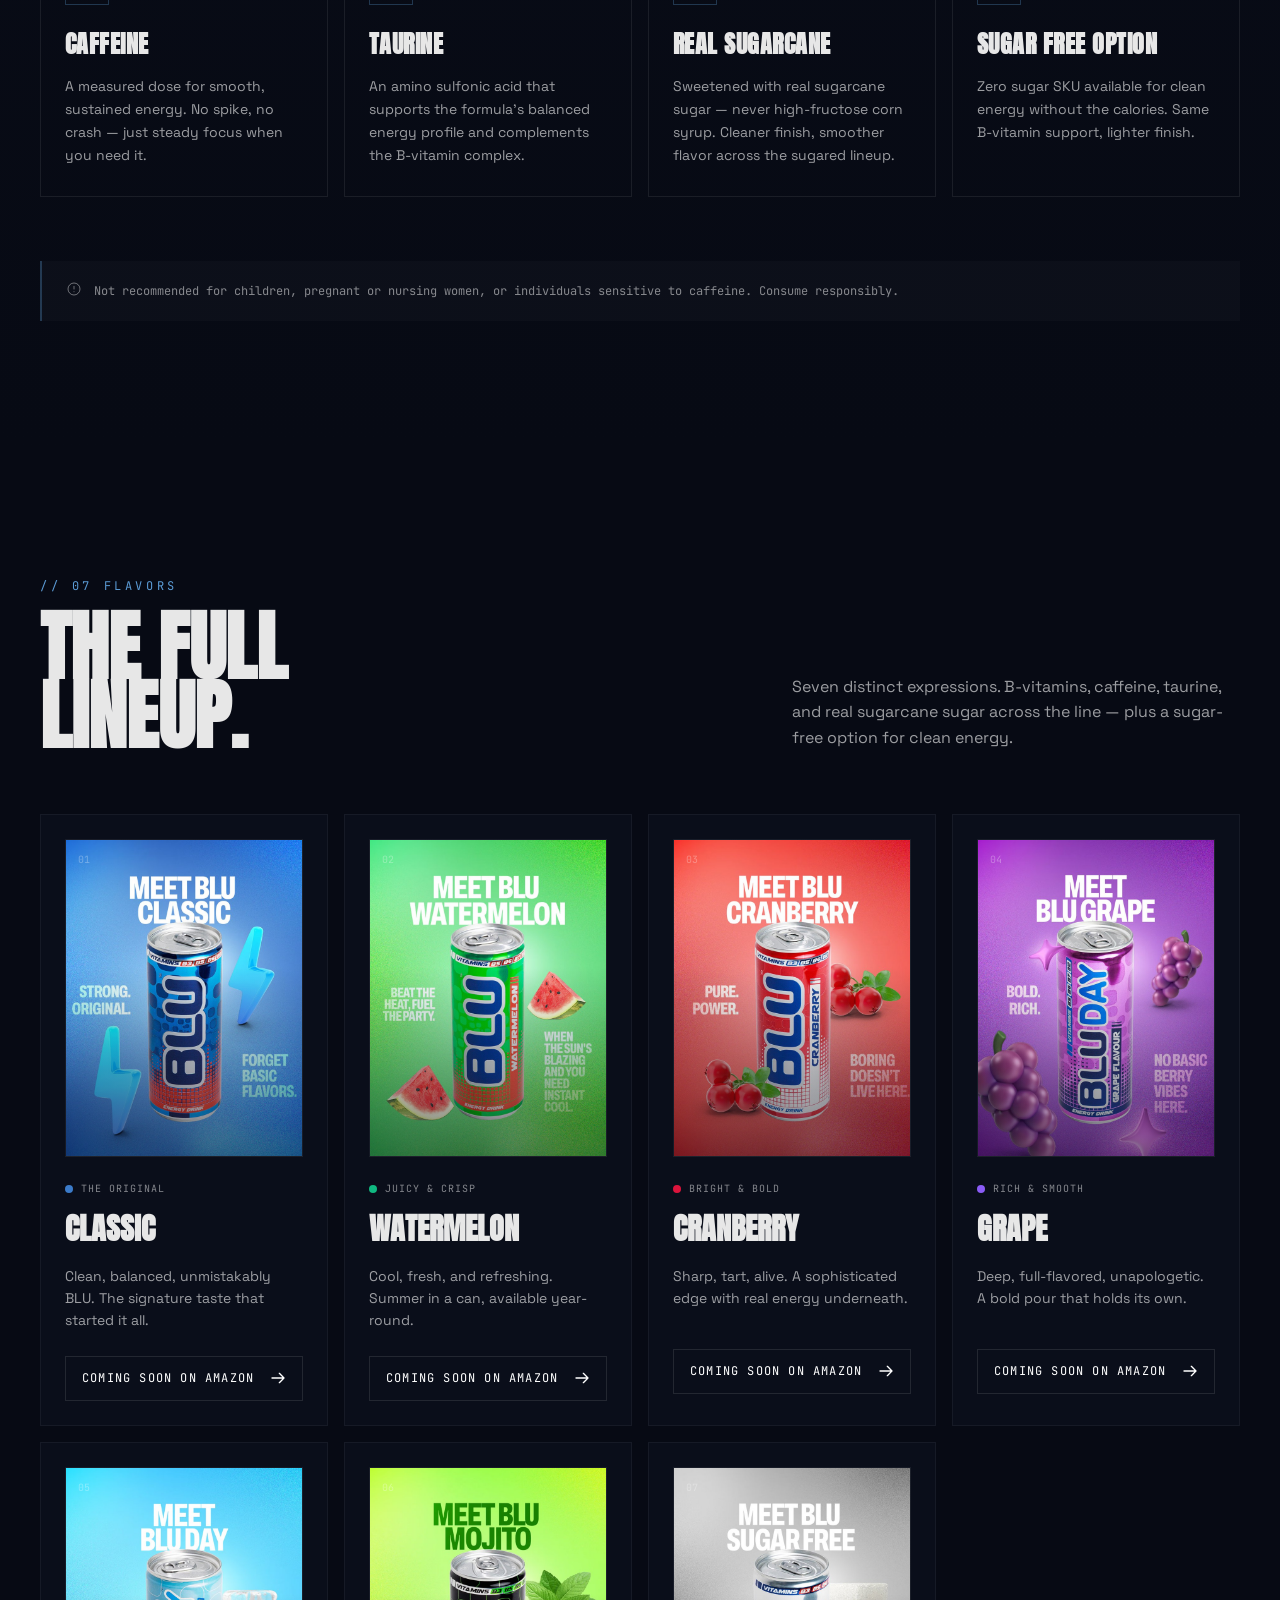
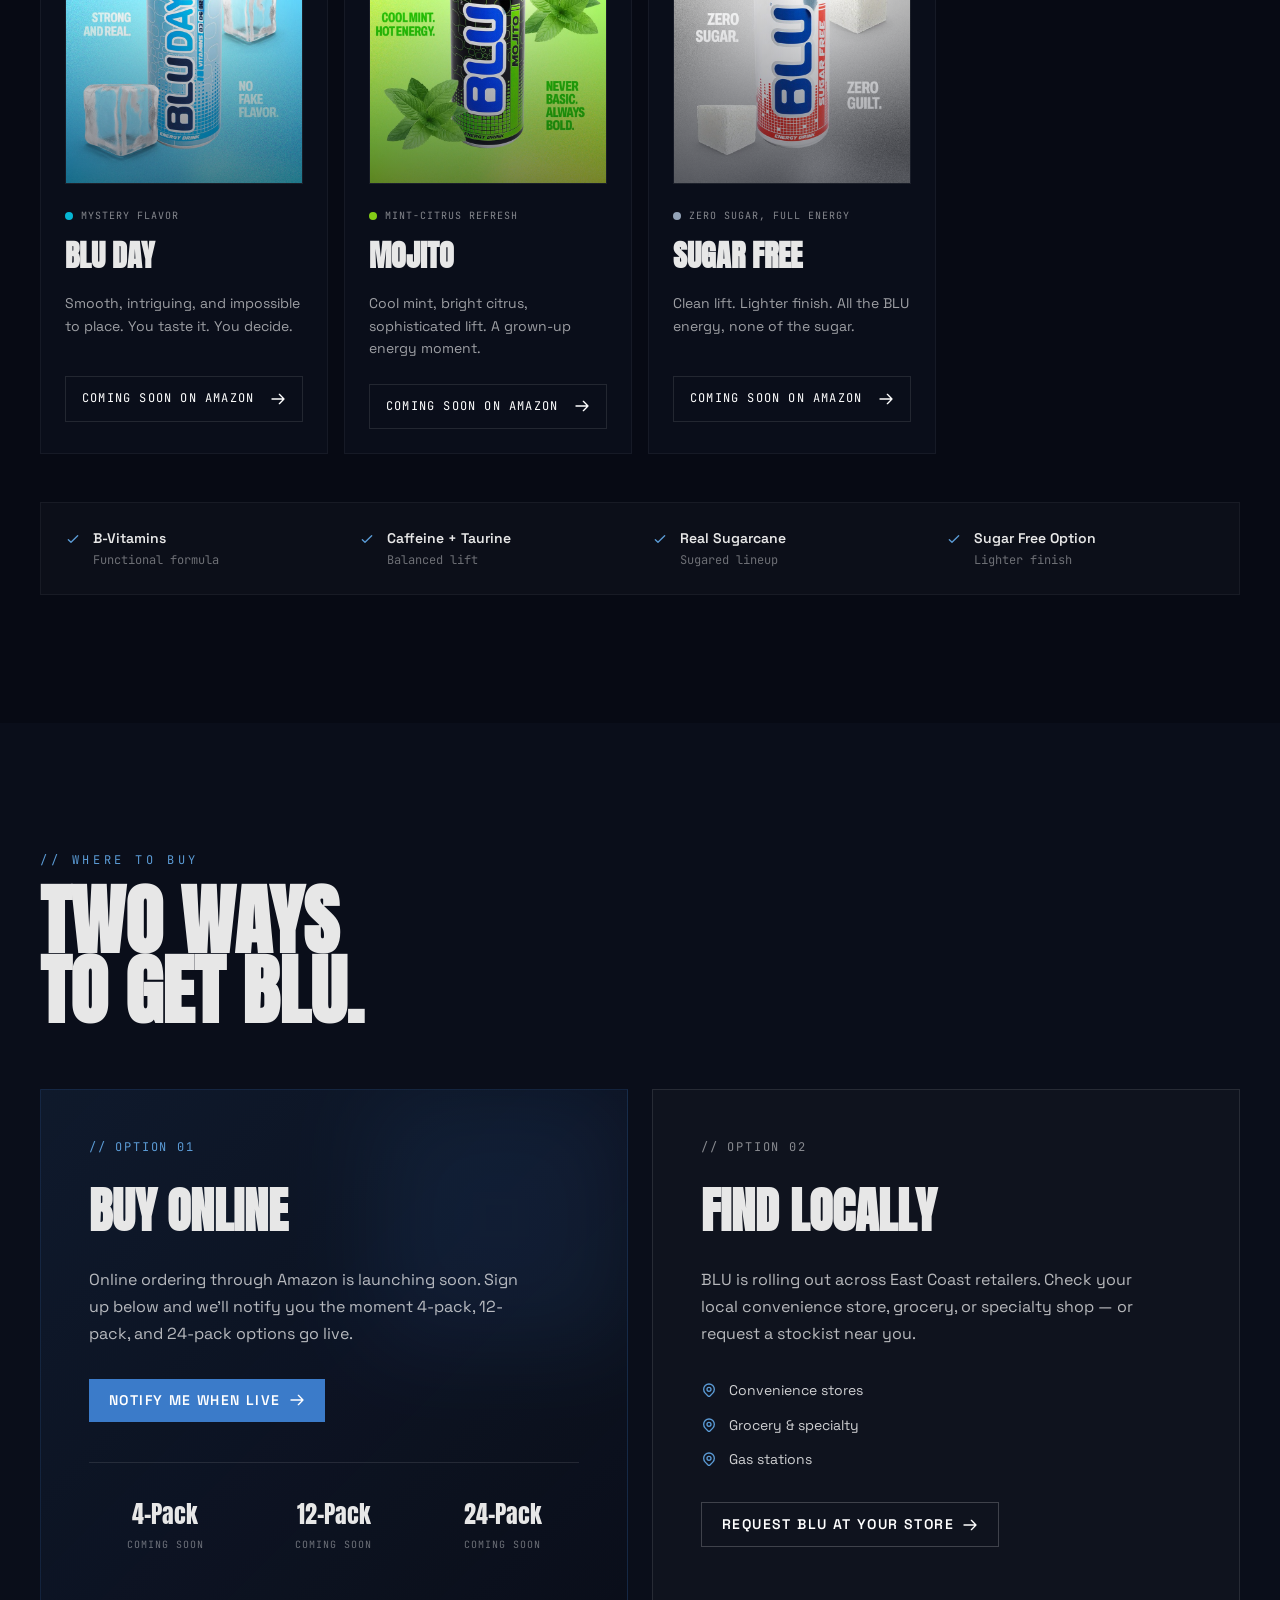
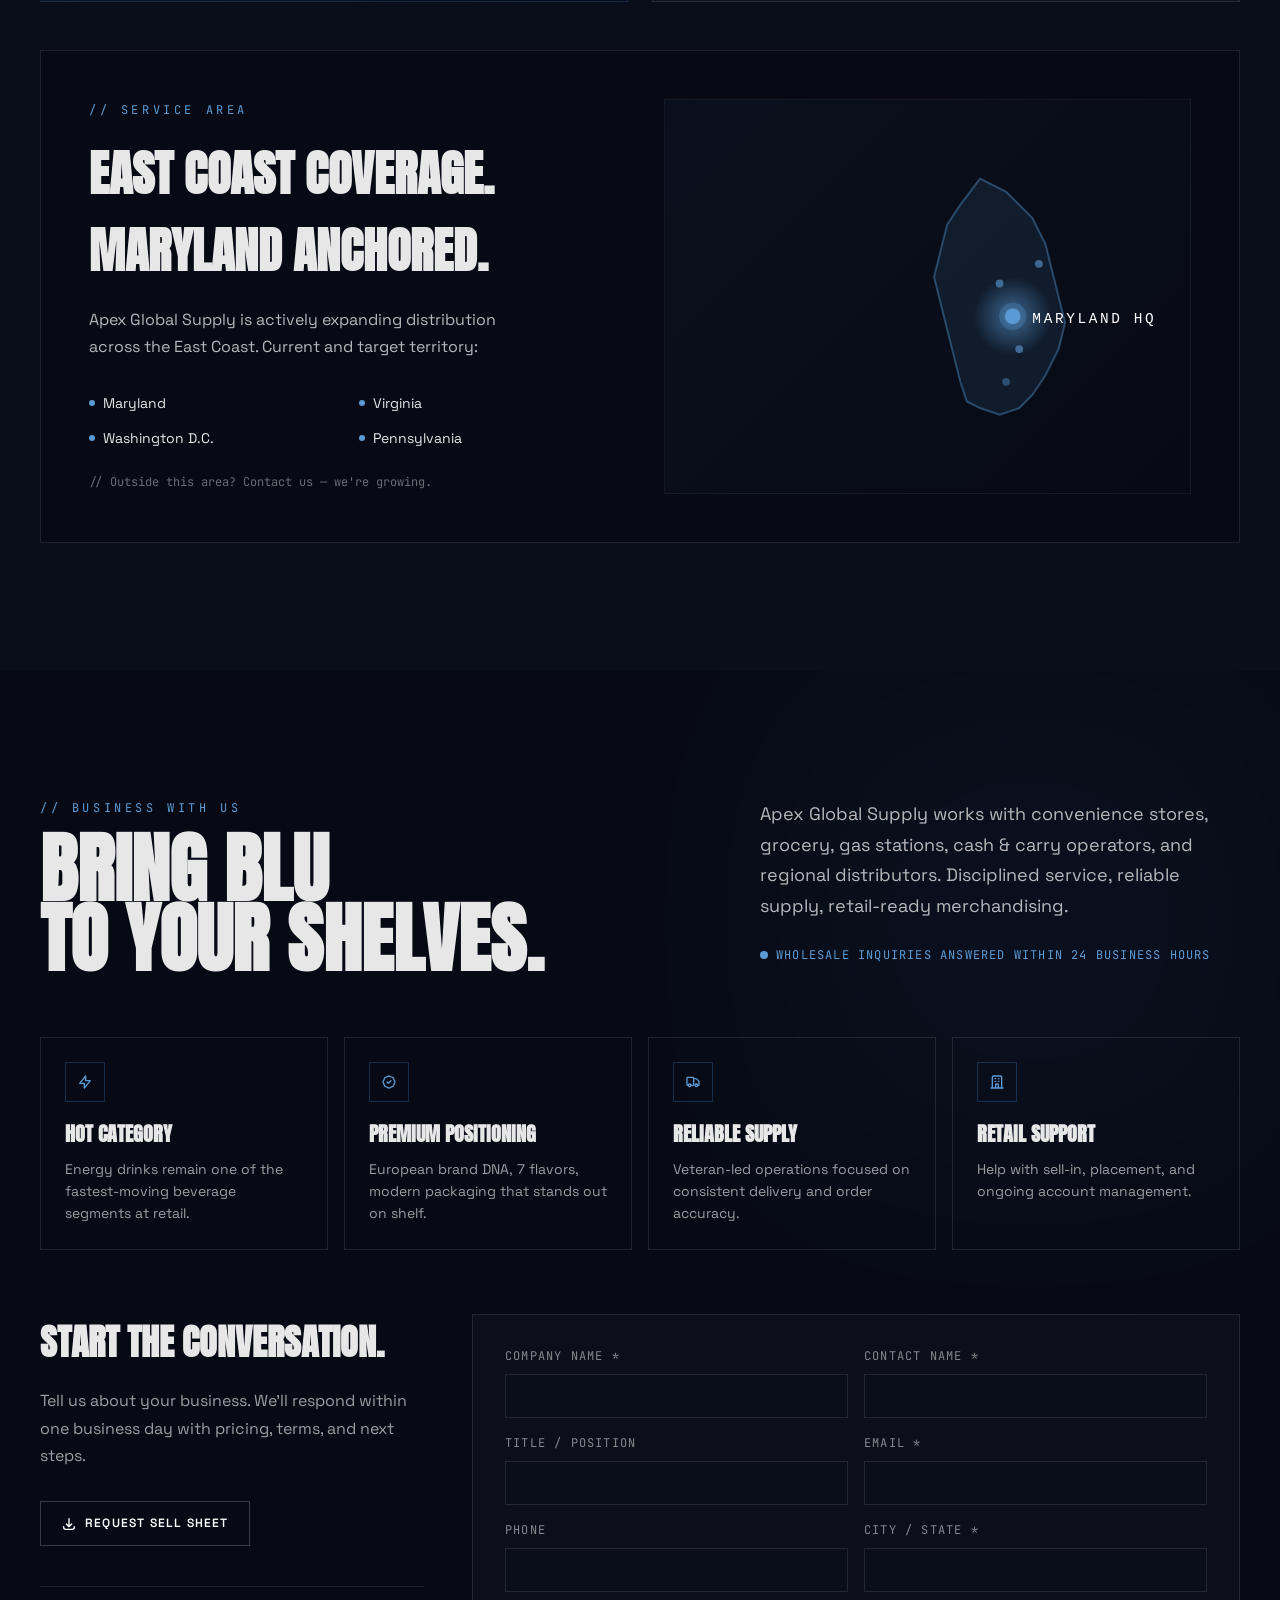
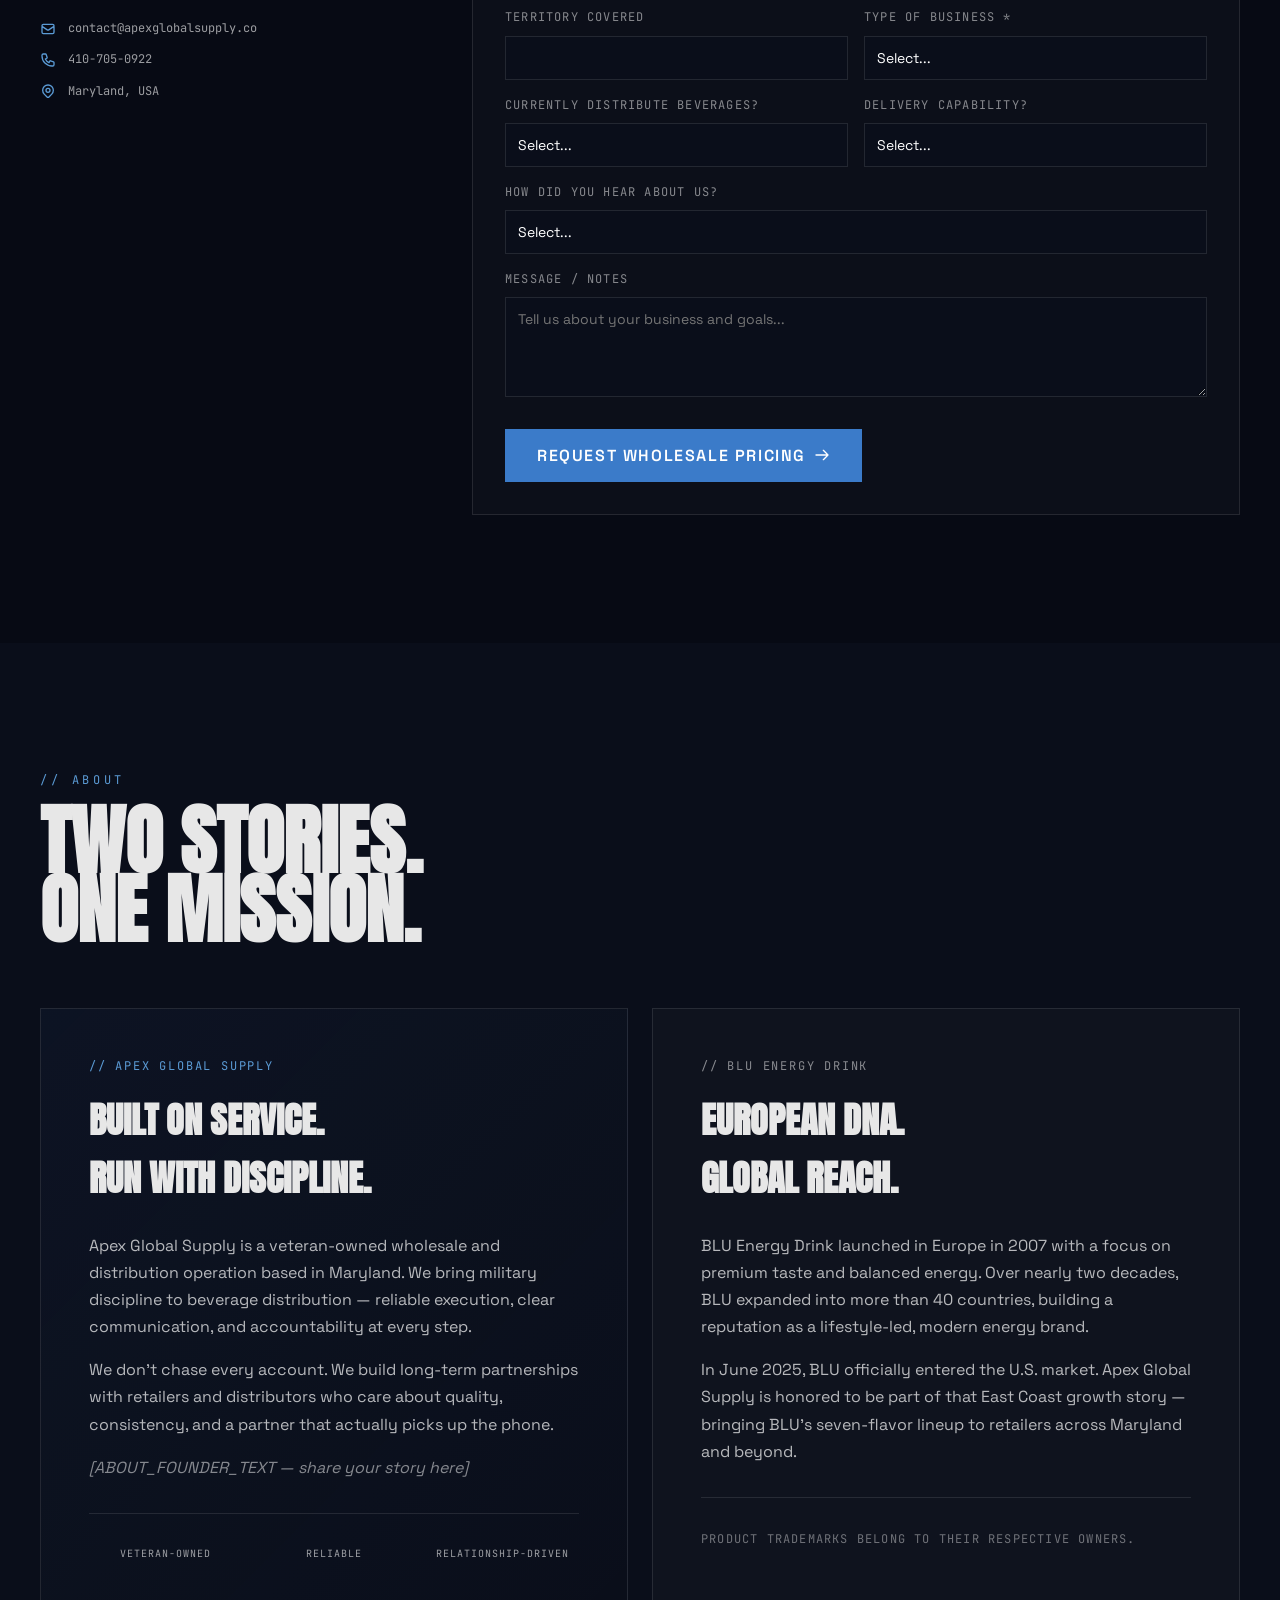
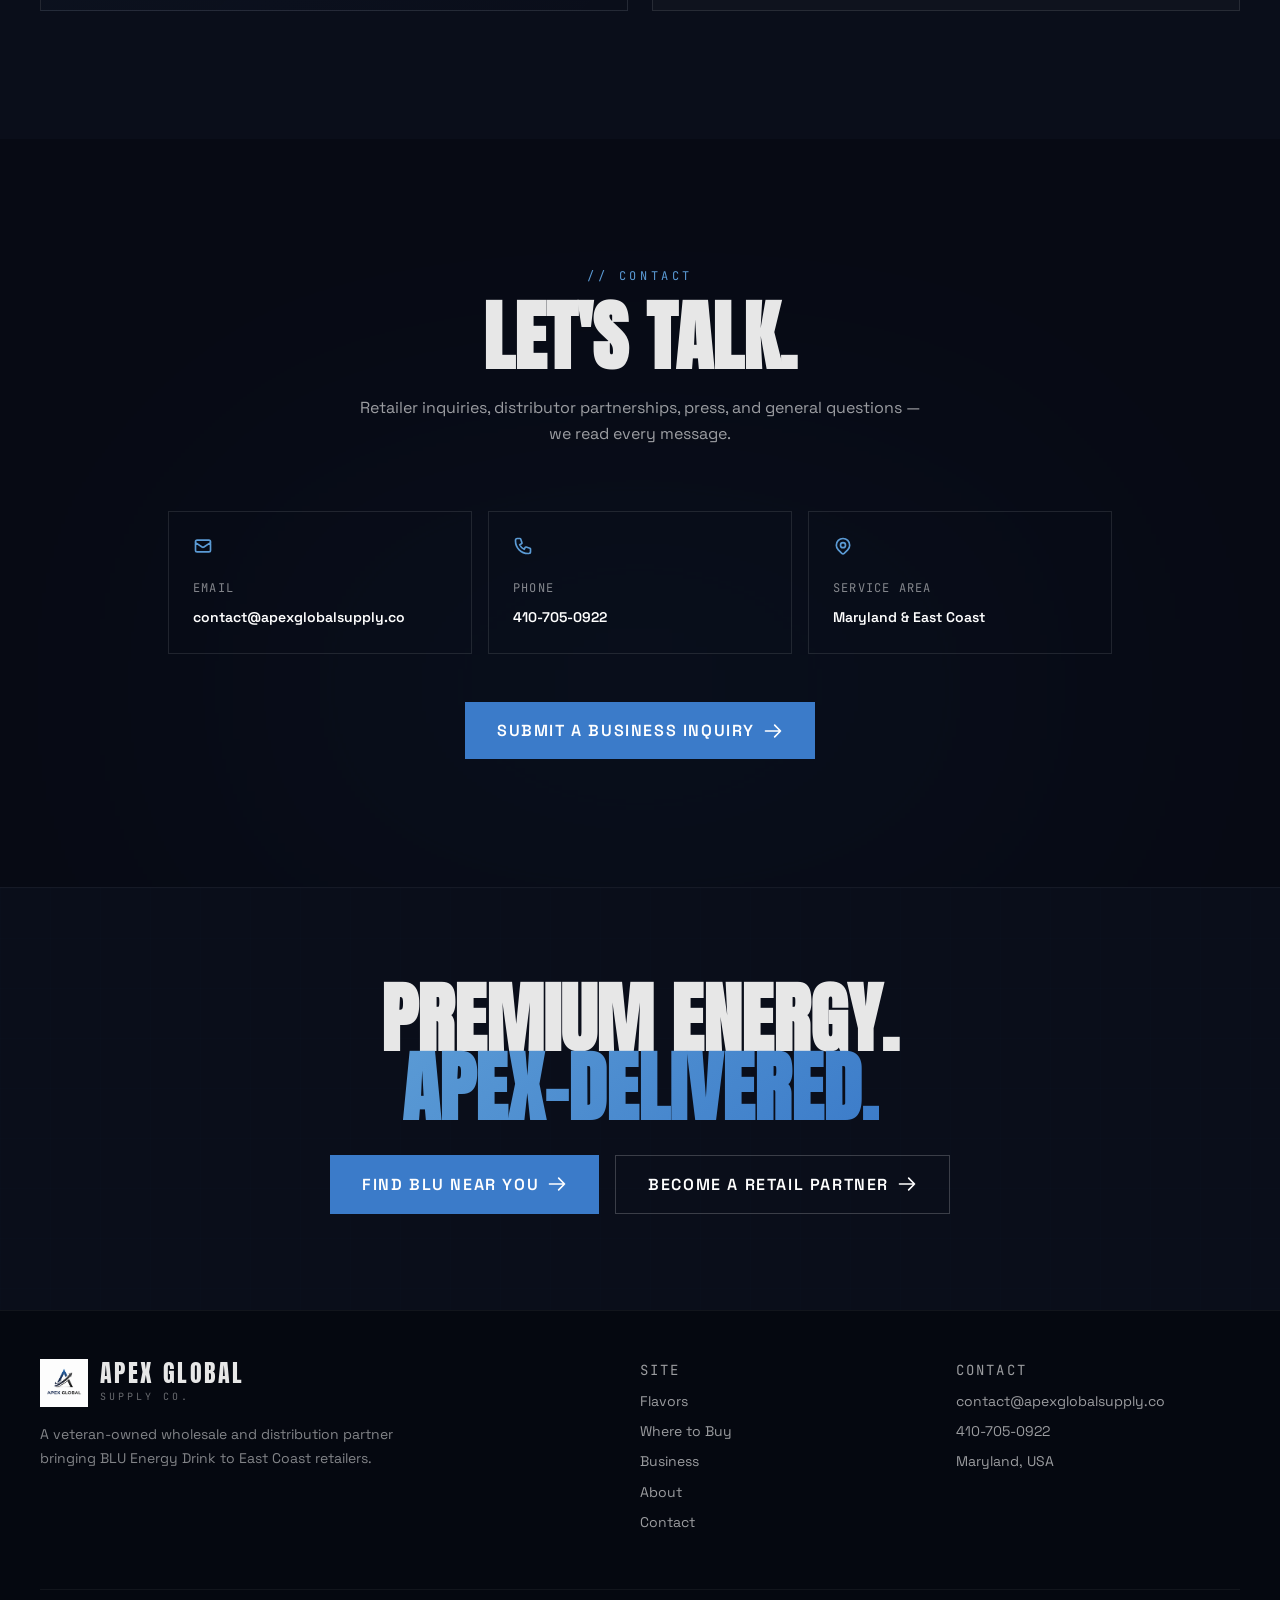
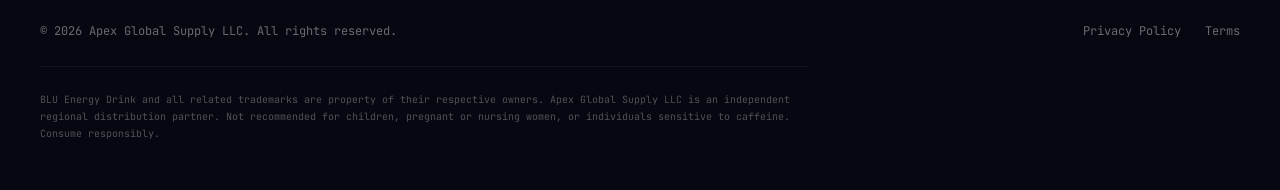
==== commit 759a62ec: "Added cookie consent banner" ====
--- a/index.html
+++ b/index.html
@@ -13,7 +13,55 @@
 <link rel="preconnect" href="https://fonts.gstatic.com" crossorigin>
 <link href="https://fonts.googleapis.com/css2?family=Anton&family=Space+Grotesk:wght@300;400;500;600;700&family=JetBrains+Mono:wght@400;500&display=swap" rel="stylesheet">
 <link rel="stylesheet" href="assets/css/styles.css">
-</head>
+<style>
+  .cookie-banner {
+    position: fixed;
+    bottom: 0; left: 0; right: 0;
+    z-index: 1000;
+    background: rgba(10, 14, 26, 0.97);
+    border-top: 1px solid rgba(255,255,255,0.08);
+    backdrop-filter: blur(12px);
+    -webkit-backdrop-filter: blur(12px);
+    padding: 1.25rem 2rem;
+    display: flex;
+    align-items: center;
+    gap: 1.5rem;
+    flex-wrap: wrap;
+    transform: translateY(100%);
+    opacity: 0;
+    transition: transform 0.4s ease, opacity 0.4s ease;
+    pointer-events: none;
+  }
+  .cookie-banner.visible {
+    transform: translateY(0);
+    opacity: 1;
+    pointer-events: auto;
+  }
+  .cookie-banner.dismissing {
+    transform: translateY(6px);
+    opacity: 0;
+    pointer-events: none;
+  }
+  .cookie-text {
+    flex: 1;
+    min-width: 260px;
+    font-family: 'Space Grotesk', sans-serif;
+    font-size: 0.875rem;
+    color: rgba(255,255,255,0.75);
+    line-height: 1.6;
+    margin: 0;
+  }
+  .cookie-actions {
+    display: flex;
+    gap: 0.75rem;
+    flex-shrink: 0;
+    align-items: center;
+  }
+  @media(max-width: 640px) {
+    .cookie-banner { padding: 1rem 1.25rem; gap: 1rem; }
+    .cookie-actions { width: 100%; }
+  }
+</style></head>
 <body>
 
 <!-- HEADER -->
@@ -598,5 +646,32 @@
 
 <script src="assets/js/main.js" defer></script>
 
+
+<!-- COOKIE CONSENT BANNER -->
+<div id="cookie-banner" class="cookie-banner" role="dialog" aria-label="Cookie consent">
+  <p class="cookie-text">We use cookies to enhance your browsing experience and analyze site traffic. By clicking Accept All, you consent to our use of cookies in accordance with our <a href="privacy-policy.html" style="color:#5B9BD5;text-decoration:none;">Privacy Policy</a>.</p>
+  <div class="cookie-actions">
+    <a href="privacy-policy.html" class="btn btn-outline" style="font-size:0.8rem;padding:0.5rem 1rem;">Learn More</a>
+    <button class="btn btn-primary" style="font-size:0.8rem;padding:0.5rem 1.25rem;" onclick="acceptCookies()">Accept All</button>
+  </div>
+</div>
+<script>
+  (function () {
+    if (localStorage.getItem('cookieConsent') === 'accepted') return;
+    setTimeout(function () {
+      var b = document.getElementById('cookie-banner');
+      if (b) b.classList.add('visible');
+    }, 600);
+  })();
+
+  function acceptCookies() {
+    localStorage.setItem('cookieConsent', 'accepted');
+    var b = document.getElementById('cookie-banner');
+    if (!b) return;
+    b.classList.remove('visible');
+    b.classList.add('dismissing');
+    setTimeout(function () { b.style.display = 'none'; }, 420);
+  }
+</script>
 </body>
 </html>
